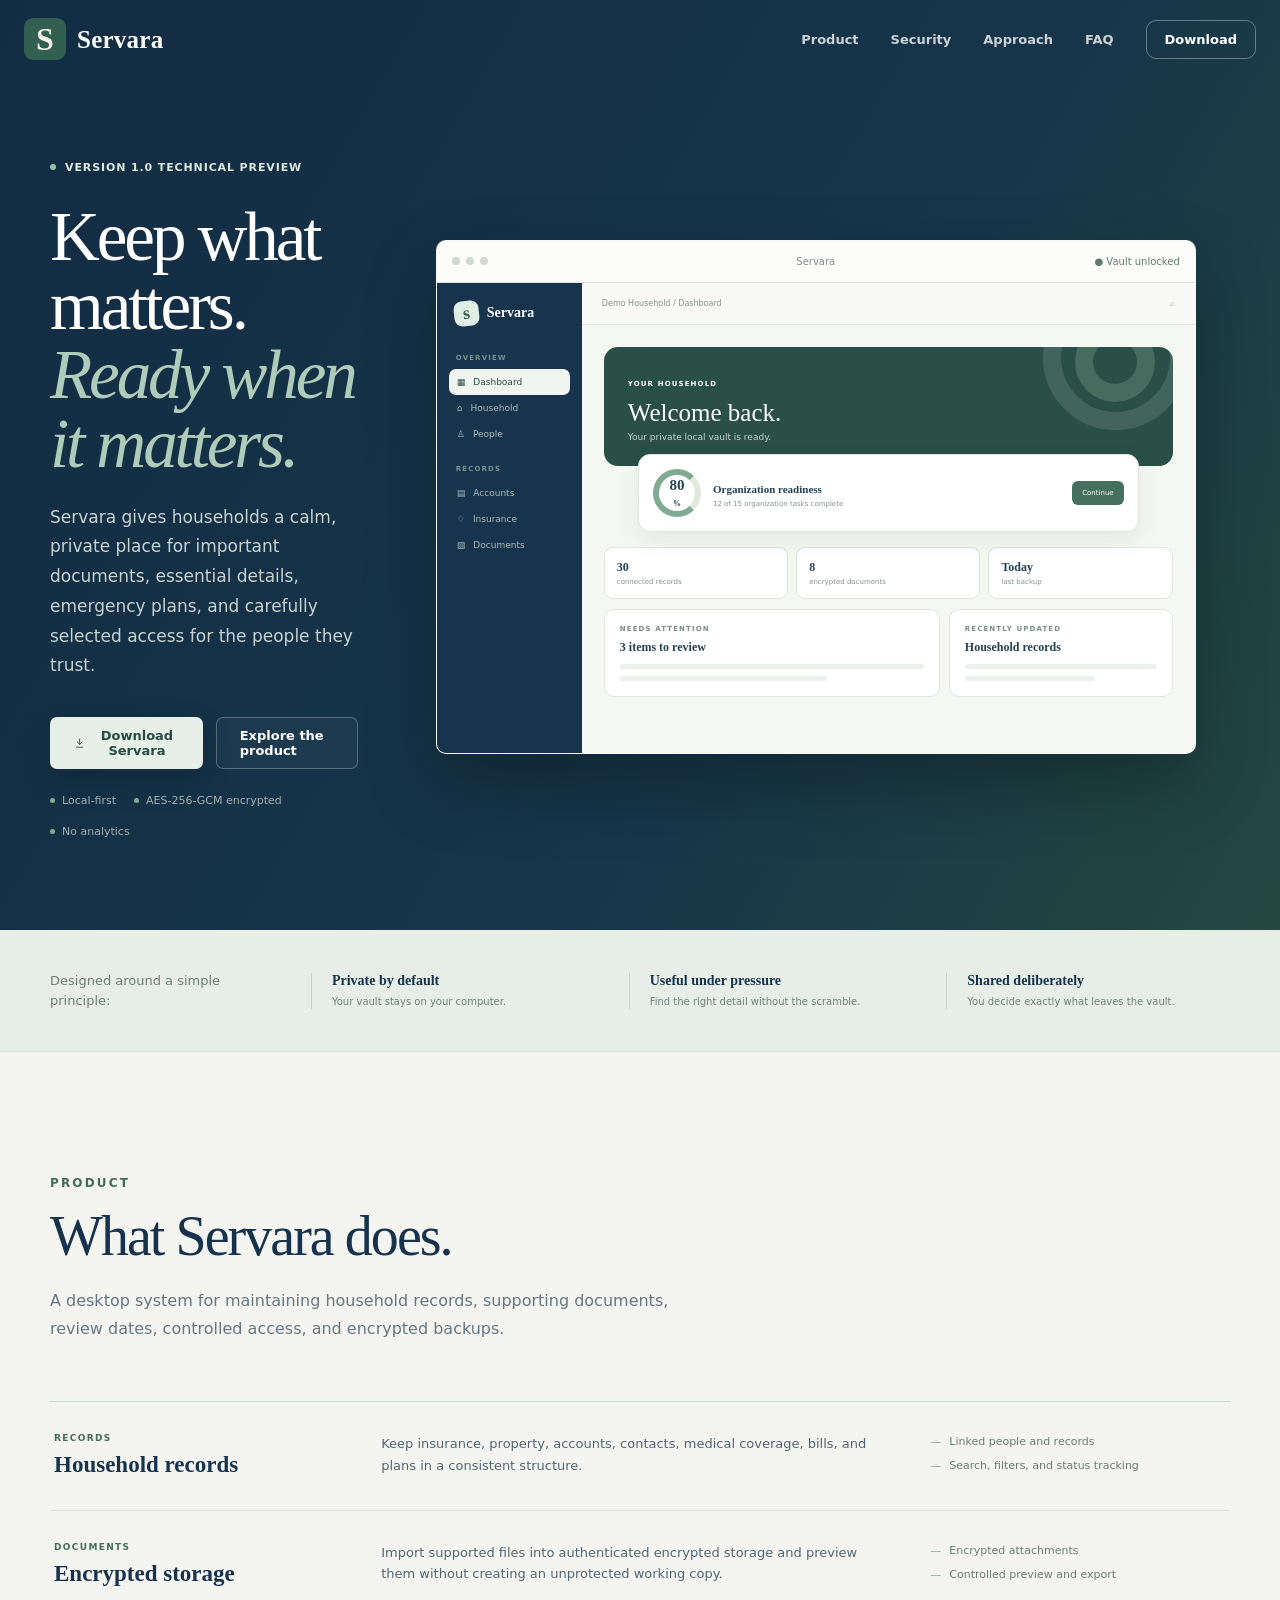
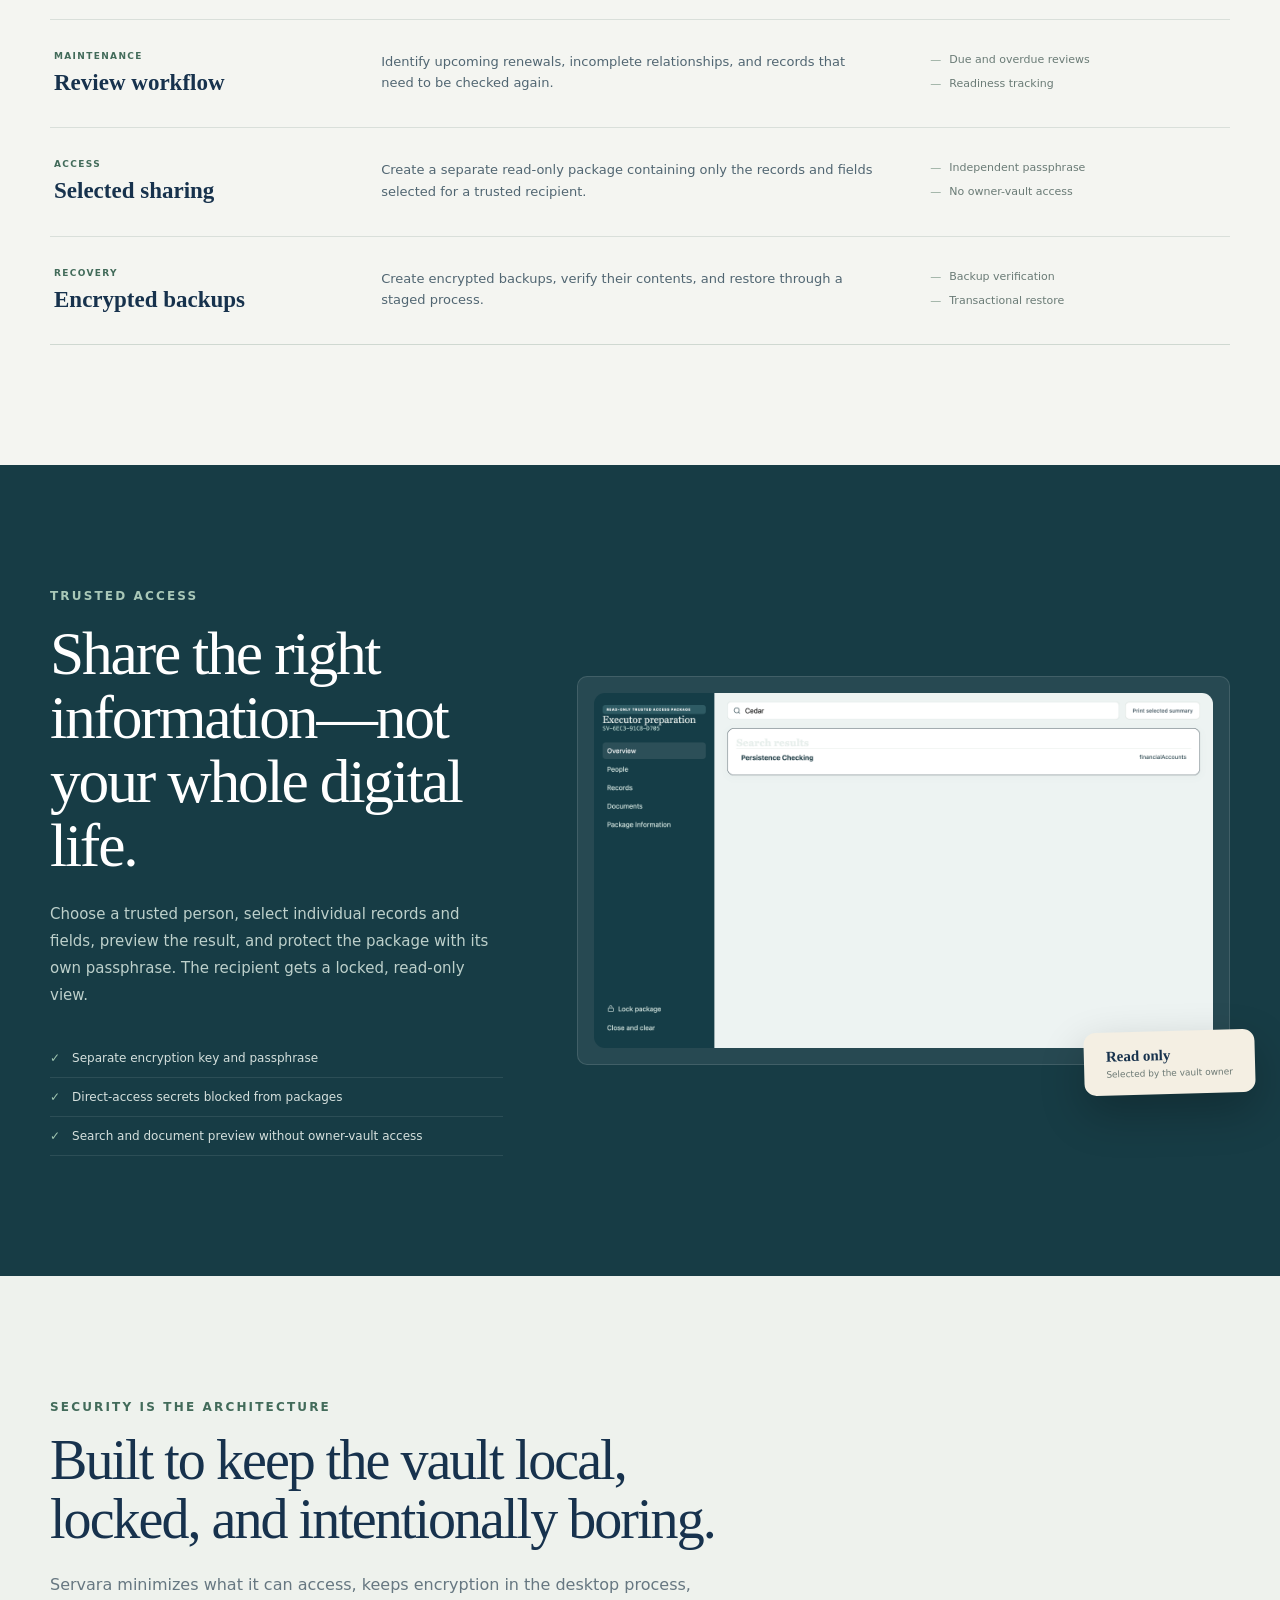
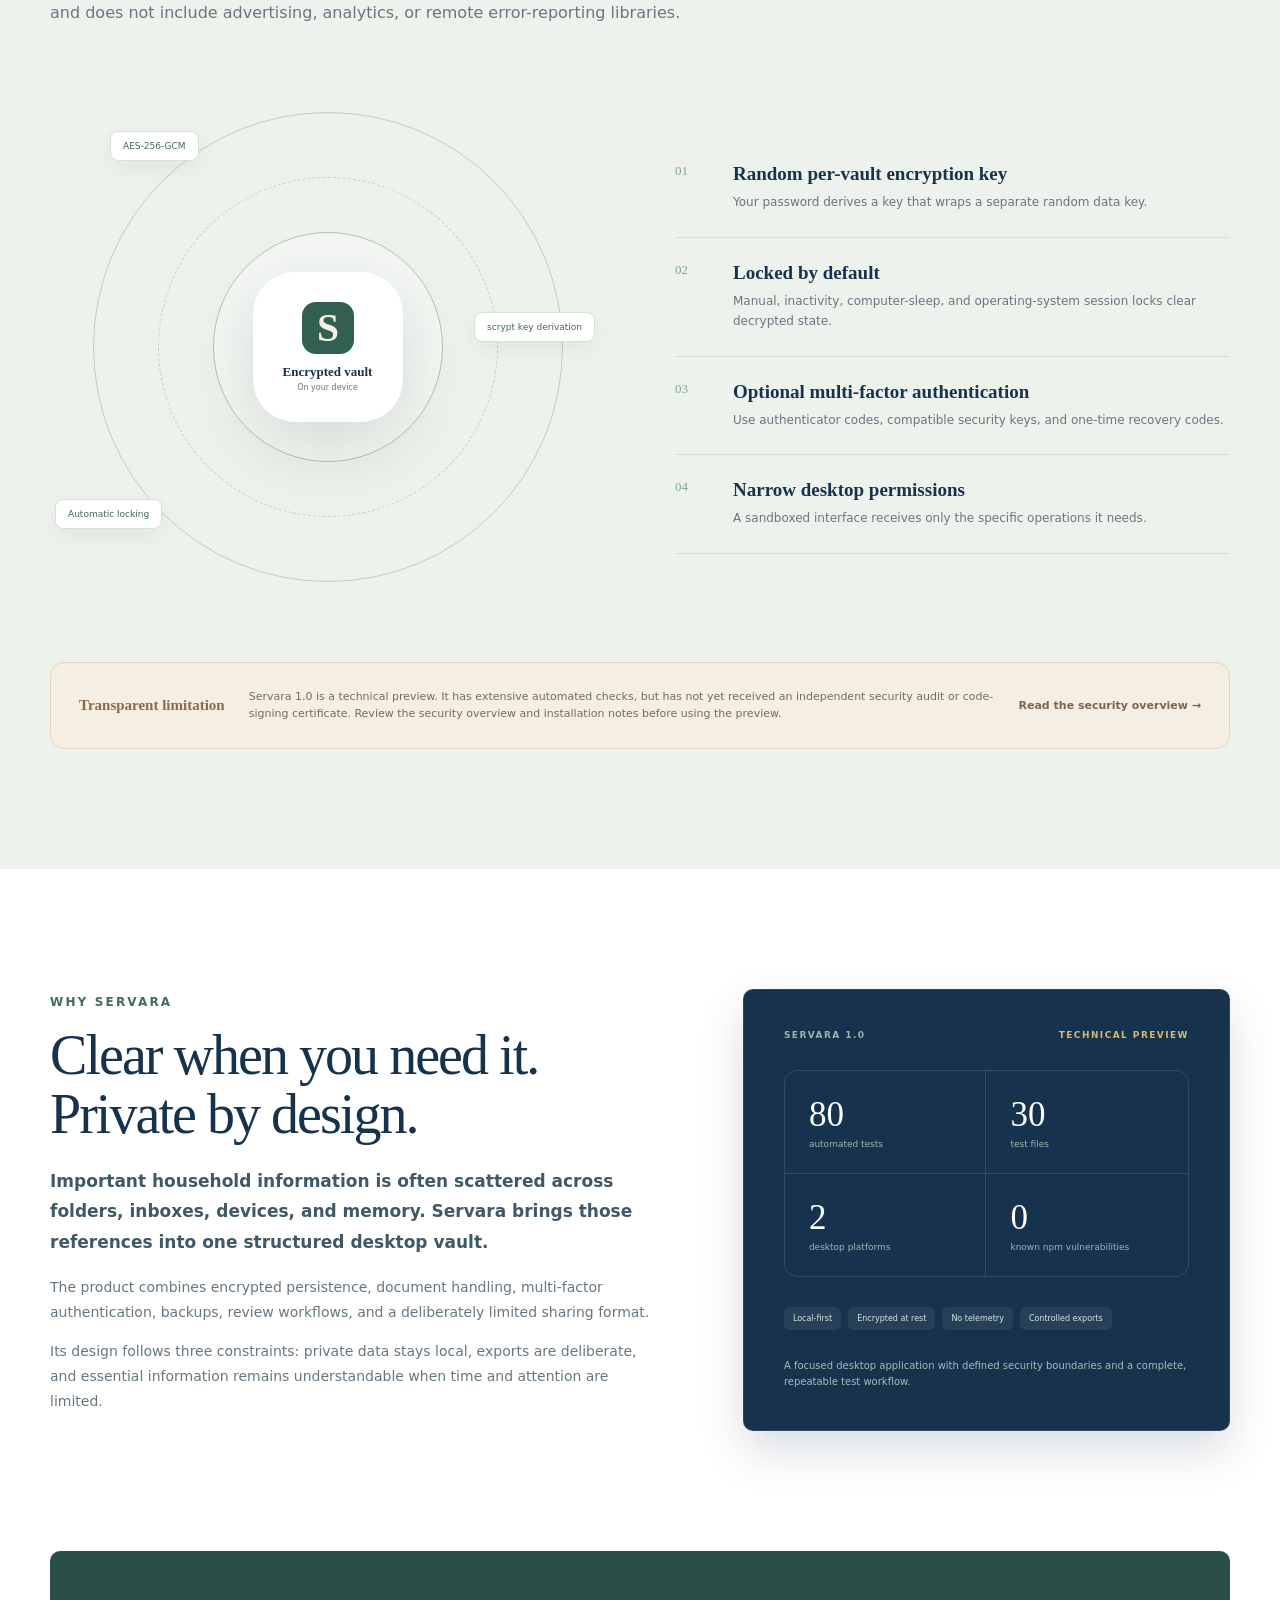
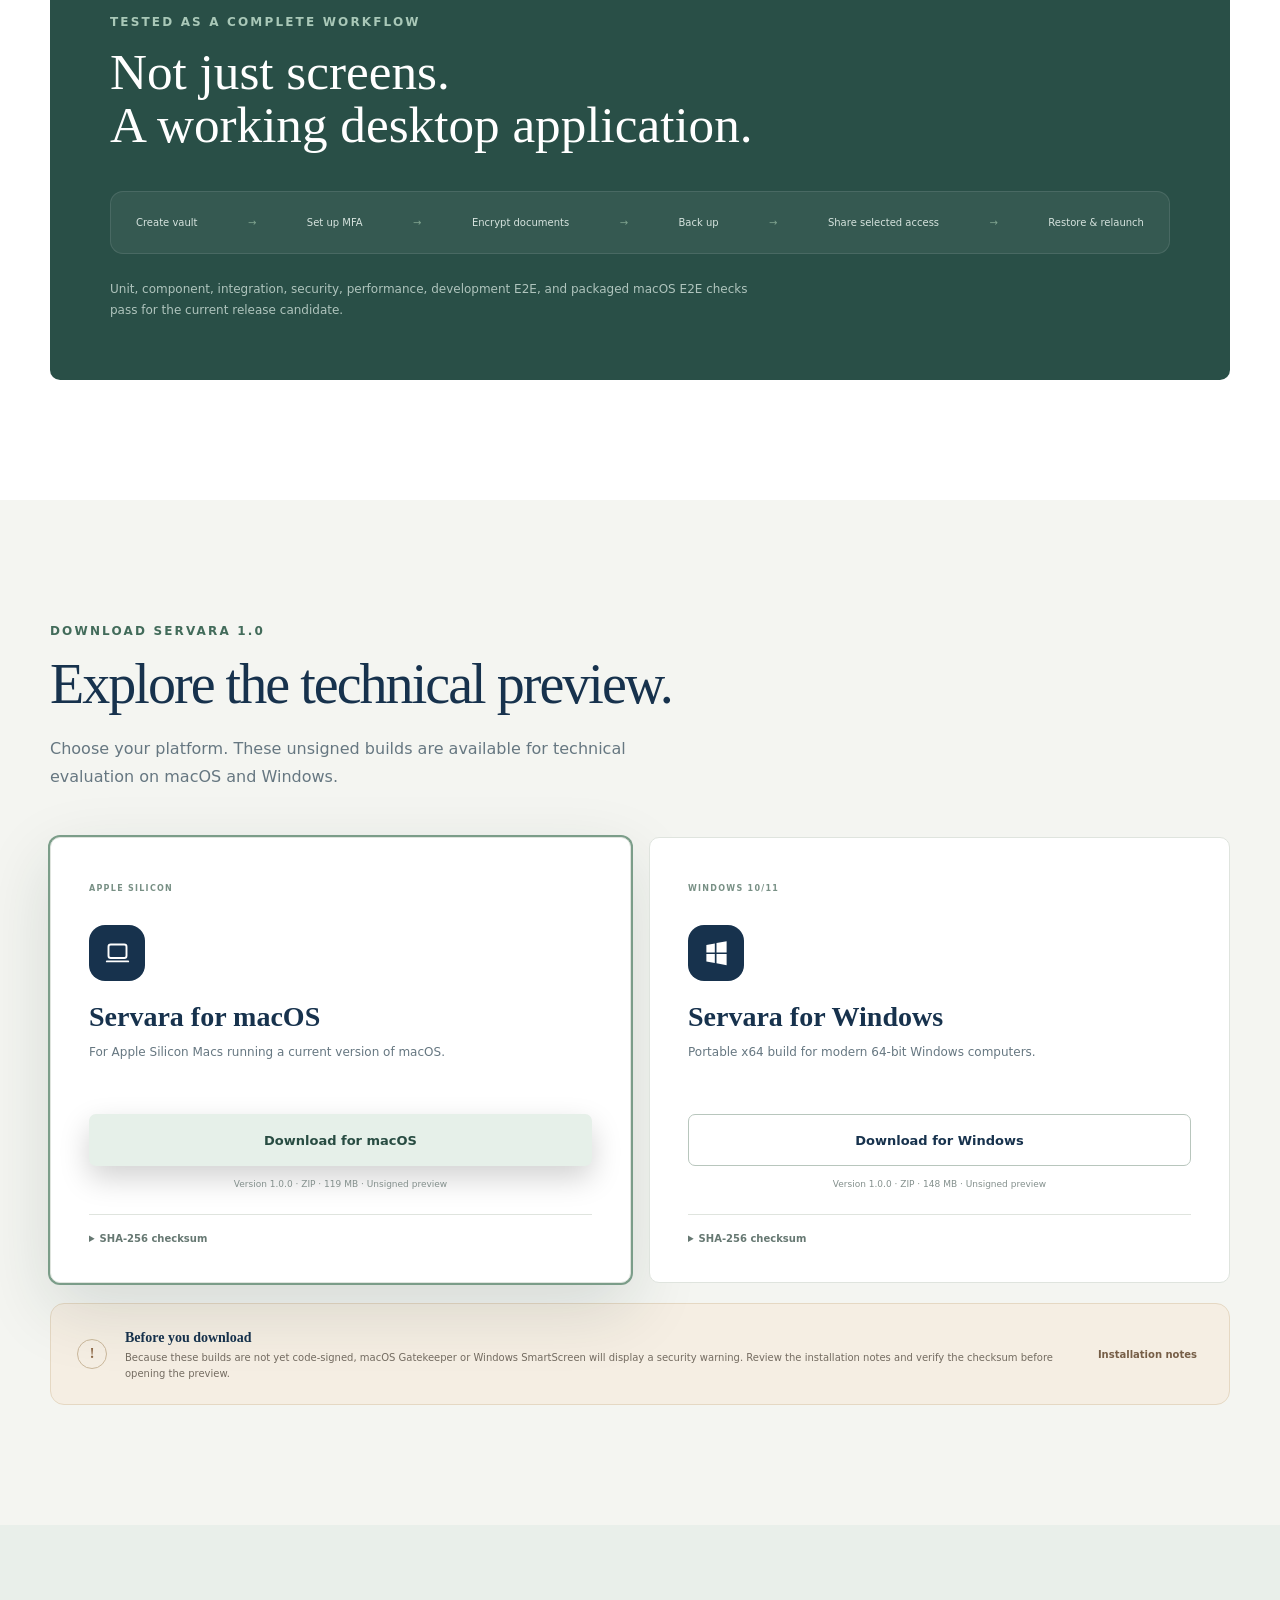
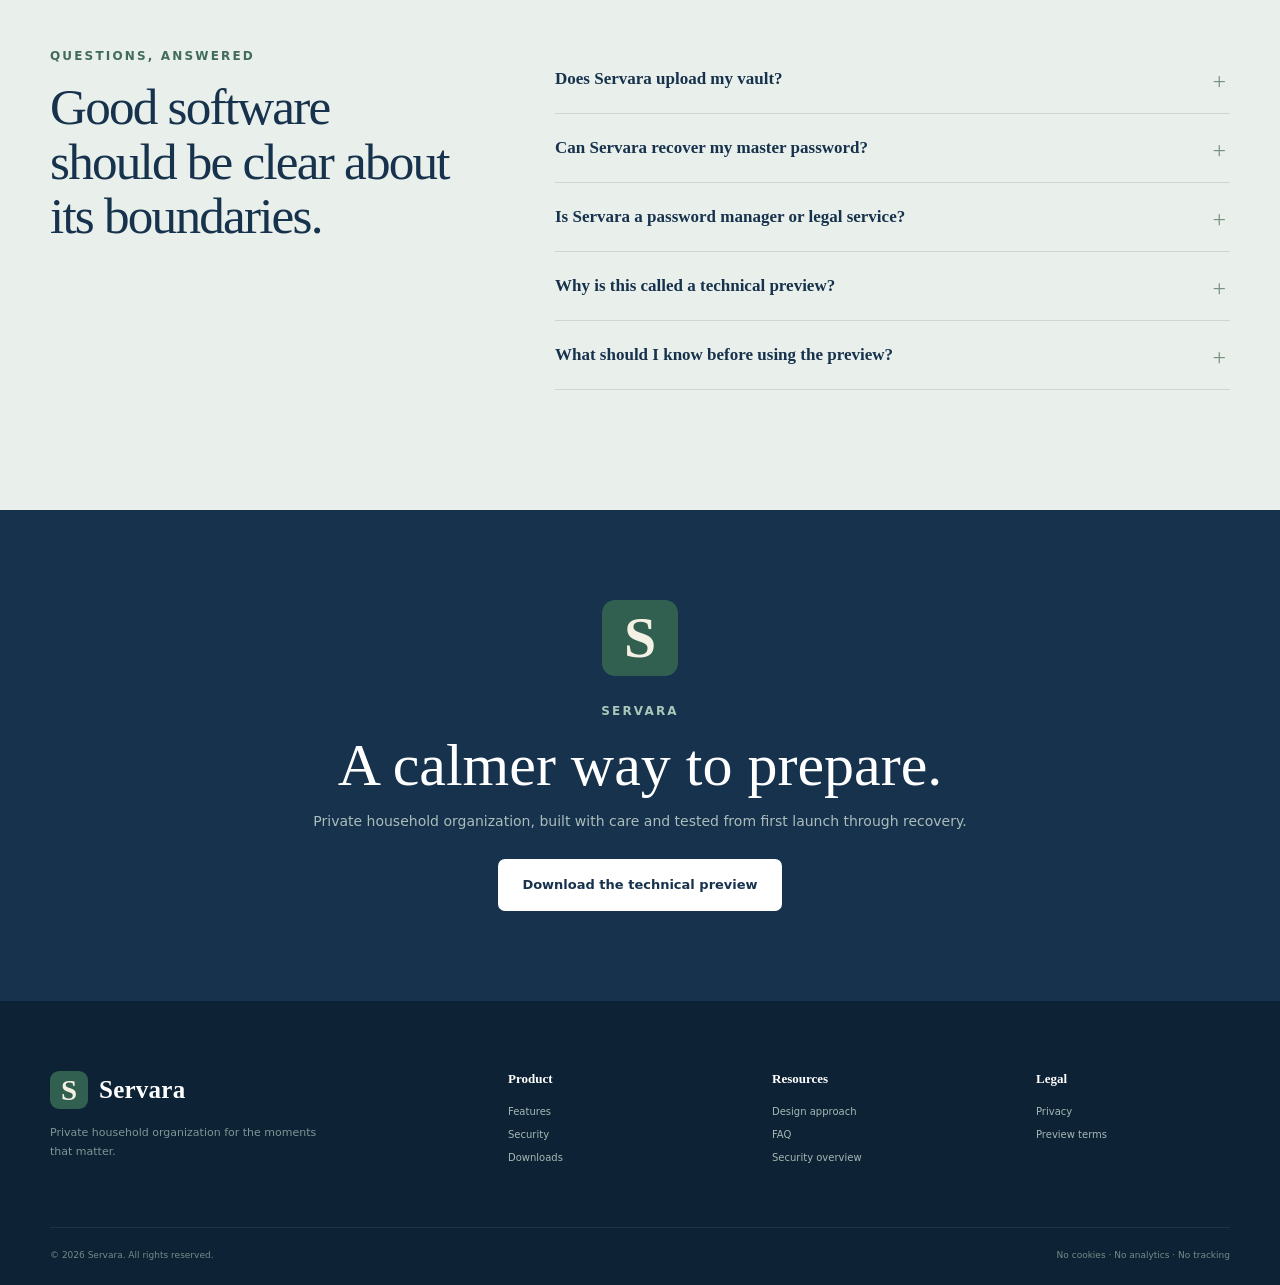
==== index.html @ 8e346f70 "Replace feature cards with product specification" ====
<!doctype html>
<html lang="en">
  <head>
    <meta charset="UTF-8" />
    <meta name="viewport" content="width=device-width, initial-scale=1.0" />
    <meta
      name="description"
      content="Servara is a private, offline-first desktop organizer for the household information that matters most."
    />
    <meta name="theme-color" content="#17324d" />
    <meta property="og:title" content="Servara — Your household, thoughtfully organized" />
    <meta
      property="og:description"
      content="A private, encrypted desktop home for documents, plans, and the details your household may need."
    />
    <meta property="og:type" content="website" />
    <link rel="icon" href="assets/servara-mark.svg" type="image/svg+xml" />
    <link rel="stylesheet" href="styles.css" />
    <script src="script.js" defer></script>
    <title>Servara — Private household organization</title>
  </head>
  <body>
    <a class="skip-link" href="#main">Skip to content</a>

    <header class="site-header" data-header>
      <div class="nav-shell">
        <a class="wordmark" href="#top" aria-label="Servara home">
          <img src="assets/servara-mark.svg" alt="" width="42" height="42" />
          <span>Servara</span>
        </a>
        <button class="menu-button" type="button" aria-expanded="false" aria-controls="site-nav">
          <span></span><span></span><span></span><span class="sr-only">Open navigation</span>
        </button>
        <nav id="site-nav" aria-label="Primary navigation">
          <a href="#product">Product</a>
          <a href="#security">Security</a>
          <a href="#story">Approach</a>
          <a href="#faq">FAQ</a>
          <a class="nav-download" href="#download">Download</a>
        </nav>
      </div>
    </header>

    <main id="main">
      <section class="hero" id="top">
        <div class="hero-glow glow-one"></div>
        <div class="hero-glow glow-two"></div>
        <div class="shell hero-grid">
          <div class="hero-copy reveal">
            <div class="status-pill"><span></span> Version 1.0 technical preview</div>
            <h1>Keep what matters.<br /><em>Ready when it matters.</em></h1>
            <p class="hero-lede">
              Servara gives households a calm, private place for important documents, essential
              details, emergency plans, and carefully selected access for the people they trust.
            </p>
            <div class="hero-actions">
              <button
                class="button primary"
                type="button"
                data-download-trigger
                data-platform="auto"
              >
                <svg aria-hidden="true" viewBox="0 0 24 24">
                  <path d="M12 3v12m-5-5 5 5 5-5M5 21h14" />
                </svg>
                <span>Download Servara</span>
              </button>
              <a class="button secondary" href="#product">Explore the product</a>
            </div>
            <div class="hero-notes" aria-label="Product highlights">
              <span><i></i> Local-first</span>
              <span><i></i> AES-256-GCM encrypted</span>
              <span><i></i> No analytics</span>
            </div>
          </div>

          <div class="product-frame reveal" aria-label="Servara dashboard preview">
            <div class="window-bar">
              <div class="window-dots"><i></i><i></i><i></i></div>
              <span>Servara</span>
              <span class="window-lock">● Vault unlocked</span>
            </div>
            <div class="app-preview">
              <aside class="preview-sidebar">
                <div class="preview-brand"><b>s</b><strong>Servara</strong></div>
                <small>OVERVIEW</small>
                <div class="preview-nav active"><span>▦</span> Dashboard</div>
                <div class="preview-nav"><span>⌂</span> Household</div>
                <div class="preview-nav"><span>♙</span> People</div>
                <small>RECORDS</small>
                <div class="preview-nav"><span>▤</span> Accounts</div>
                <div class="preview-nav"><span>♢</span> Insurance</div>
                <div class="preview-nav"><span>▧</span> Documents</div>
              </aside>
              <div class="preview-main">
                <div class="preview-topbar"><span>Demo Household / Dashboard</span><b>⌕</b></div>
                <div class="preview-content">
                  <div class="welcome-card">
                    <small>YOUR HOUSEHOLD</small>
                    <h2>Welcome back.</h2>
                    <p>Your private local vault is ready.</p>
                    <span class="orbit orbit-one"></span><span class="orbit orbit-two"></span>
                  </div>
                  <div class="readiness-card">
                    <div class="score">80<small>%</small></div>
                    <div>
                      <b>Organization readiness</b>
                      <p>12 of 15 organization tasks complete</p>
                    </div>
                    <span class="mini-button">Continue</span>
                  </div>
                  <div class="preview-stats">
                    <div><span>30</span><small>connected records</small></div>
                    <div><span>8</span><small>encrypted documents</small></div>
                    <div><span>Today</span><small>last backup</small></div>
                  </div>
                  <div class="preview-bottom">
                    <div>
                      <small>NEEDS ATTENTION</small><b>3 items to review</b><span></span
                      ><span></span>
                    </div>
                    <div>
                      <small>RECENTLY UPDATED</small><b>Household records</b><span></span
                      ><span></span>
                    </div>
                  </div>
                </div>
              </div>
            </div>
          </div>
        </div>
      </section>

      <section class="trust-strip" aria-label="Servara principles">
        <div class="shell trust-grid">
          <p>Designed around a simple principle:</p>
          <div>
            <strong>Private by default</strong><span>Your vault stays on your computer.</span>
          </div>
          <div>
            <strong>Useful under pressure</strong
            ><span>Find the right detail without the scramble.</span>
          </div>
          <div>
            <strong>Shared deliberately</strong
            ><span>You decide exactly what leaves the vault.</span>
          </div>
        </div>
      </section>

      <section class="section product-section" id="product">
        <div class="shell">
          <div class="section-heading reveal">
            <span class="eyebrow">PRODUCT</span>
            <h2>What Servara does.</h2>
            <p>
              A desktop system for maintaining household records, supporting documents, review
              dates, controlled access, and encrypted backups.
            </p>
          </div>
          <div class="capability-list">
            <article class="capability reveal">
              <div class="capability-name">
                <span>Records</span>
                <h3>Household records</h3>
              </div>
              <p>
                Keep insurance, property, accounts, contacts, medical coverage, bills, and plans in
                a consistent structure.
              </p>
              <ul>
                <li>Linked people and records</li>
                <li>Search, filters, and status tracking</li>
              </ul>
            </article>
            <article class="capability reveal">
              <div class="capability-name">
                <span>Documents</span>
                <h3>Encrypted storage</h3>
              </div>
              <p>
                Import supported files into authenticated encrypted storage and preview them without
                creating an unprotected working copy.
              </p>
              <ul>
                <li>Encrypted attachments</li>
                <li>Controlled preview and export</li>
              </ul>
            </article>
            <article class="capability reveal">
              <div class="capability-name">
                <span>Maintenance</span>
                <h3>Review workflow</h3>
              </div>
              <p>
                Identify upcoming renewals, incomplete relationships, and records that need to be
                checked again.
              </p>
              <ul>
                <li>Due and overdue reviews</li>
                <li>Readiness tracking</li>
              </ul>
            </article>
            <article class="capability reveal">
              <div class="capability-name">
                <span>Access</span>
                <h3>Selected sharing</h3>
              </div>
              <p>
                Create a separate read-only package containing only the records and fields selected
                for a trusted recipient.
              </p>
              <ul>
                <li>Independent passphrase</li>
                <li>No owner-vault access</li>
              </ul>
            </article>
            <article class="capability reveal">
              <div class="capability-name">
                <span>Recovery</span>
                <h3>Encrypted backups</h3>
              </div>
              <p>
                Create encrypted backups, verify their contents, and restore through a staged
                process.
              </p>
              <ul>
                <li>Backup verification</li>
                <li>Transactional restore</li>
              </ul>
            </article>
          </div>
        </div>
      </section>

      <section class="section access-section">
        <div class="shell access-grid">
          <div class="access-copy reveal">
            <span class="eyebrow light">TRUSTED ACCESS</span>
            <h2>Share the right information—not your whole digital life.</h2>
            <p>
              Choose a trusted person, select individual records and fields, preview the result, and
              protect the package with its own passphrase. The recipient gets a locked, read-only
              view.
            </p>
            <ul>
              <li><span>✓</span> Separate encryption key and passphrase</li>
              <li><span>✓</span> Direct-access secrets blocked from packages</li>
              <li><span>✓</span> Search and document preview without owner-vault access</li>
            </ul>
          </div>
          <div class="access-visual reveal">
            <img
              src="assets/trusted-access.png"
              alt="Servara read-only Trusted Access package viewer"
            />
            <div class="floating-note">
              <b>Read only</b><span>Selected by the vault owner</span>
            </div>
          </div>
        </div>
      </section>

      <section class="section security-section" id="security">
        <div class="shell">
          <div class="security-heading reveal">
            <span class="eyebrow">SECURITY IS THE ARCHITECTURE</span>
            <h2>Built to keep the vault local,<br />locked, and intentionally boring.</h2>
            <p>
              Servara minimizes what it can access, keeps encryption in the desktop process, and
              does not include advertising, analytics, or remote error-reporting libraries.
            </p>
          </div>
          <div class="security-layout">
            <div class="security-diagram reveal" aria-label="Servara encryption model">
              <div class="diagram-ring ring-three"></div>
              <div class="diagram-ring ring-two"></div>
              <div class="diagram-ring ring-one"></div>
              <div class="diagram-core">
                <img src="assets/servara-mark.svg" alt="" /><b>Encrypted vault</b
                ><span>On your device</span>
              </div>
              <span class="diagram-label label-one">AES-256-GCM</span>
              <span class="diagram-label label-two">scrypt key derivation</span>
              <span class="diagram-label label-three">Automatic locking</span>
            </div>
            <div class="security-list">
              <article class="reveal">
                <span>01</span>
                <div>
                  <h3>Random per-vault encryption key</h3>
                  <p>Your password derives a key that wraps a separate random data key.</p>
                </div>
              </article>
              <article class="reveal">
                <span>02</span>
                <div>
                  <h3>Locked by default</h3>
                  <p>
                    Manual, inactivity, computer-sleep, and operating-system session locks clear
                    decrypted state.
                  </p>
                </div>
              </article>
              <article class="reveal">
                <span>03</span>
                <div>
                  <h3>Optional multi-factor authentication</h3>
                  <p>
                    Use authenticator codes, compatible security keys, and one-time recovery codes.
                  </p>
                </div>
              </article>
              <article class="reveal">
                <span>04</span>
                <div>
                  <h3>Narrow desktop permissions</h3>
                  <p>A sandboxed interface receives only the specific operations it needs.</p>
                </div>
              </article>
            </div>
          </div>
          <div class="security-note reveal">
            <strong>Transparent limitation</strong>
            <p>
              Servara 1.0 is a technical preview. It has extensive automated checks, but has not yet
              received an independent security audit or code-signing certificate. Review the
              security overview and installation notes before using the preview.
            </p>
            <a href="security.html">Read the security overview →</a>
          </div>
        </div>
      </section>

      <section class="section story-section" id="story">
        <div class="shell story-grid">
          <div class="story-copy reveal">
            <span class="eyebrow">WHY SERVARA</span>
            <h2>Clear when you need it. Private by design.</h2>
            <p class="story-lede">
              Important household information is often scattered across folders, inboxes, devices,
              and memory. Servara brings those references into one structured desktop vault.
            </p>
            <p>
              The product combines encrypted persistence, document handling, multi-factor
              authentication, backups, review workflows, and a deliberately limited sharing format.
            </p>
            <p>
              Its design follows three constraints: private data stays local, exports are
              deliberate, and essential information remains understandable when time and attention
              are limited.
            </p>
          </div>
          <div class="project-card reveal">
            <div class="project-card-top"><span>SERVARA 1.0</span><i>TECHNICAL PREVIEW</i></div>
            <dl>
              <div>
                <dt>80</dt>
                <dd>automated tests</dd>
              </div>
              <div>
                <dt>30</dt>
                <dd>test files</dd>
              </div>
              <div>
                <dt>2</dt>
                <dd>desktop platforms</dd>
              </div>
              <div>
                <dt>0</dt>
                <dd>known npm vulnerabilities</dd>
              </div>
            </dl>
            <div class="tool-list">
              <span>Local-first</span><span>Encrypted at rest</span><span>No telemetry</span
              ><span>Controlled exports</span>
            </div>
            <p>
              A focused desktop application with defined security boundaries and a complete,
              repeatable test workflow.
            </p>
          </div>
        </div>
      </section>

      <section class="section testing-section">
        <div class="shell">
          <div class="testing-card reveal">
            <div>
              <span class="eyebrow light">TESTED AS A COMPLETE WORKFLOW</span>
              <h2>Not just screens.<br />A working desktop application.</h2>
            </div>
            <div class="test-flow" aria-label="Tested application workflow">
              <span>Create vault</span><i>→</i><span>Set up MFA</span><i>→</i
              ><span>Encrypt documents</span><i>→</i><span>Back up</span><i>→</i
              ><span>Share selected access</span><i>→</i><span>Restore & relaunch</span>
            </div>
            <p>
              Unit, component, integration, security, performance, development E2E, and packaged
              macOS E2E checks pass for the current release candidate.
            </p>
          </div>
        </div>
      </section>

      <section class="section download-section" id="download">
        <div class="shell">
          <div class="download-heading reveal">
            <span class="eyebrow">DOWNLOAD SERVARA 1.0</span>
            <h2>Explore the technical preview.</h2>
            <p>
              Choose your platform. These unsigned builds are available for technical evaluation on
              macOS and Windows.
            </p>
          </div>
          <div class="download-grid">
            <article class="download-card recommended reveal" data-platform-card="mac">
              <span class="recommended-label">APPLE SILICON</span>
              <div class="platform-icon" aria-hidden="true">
                <svg viewBox="0 0 24 24">
                  <rect x="4" y="4" width="16" height="12" rx="2"></rect>
                  <path d="M2.5 19h19"></path>
                </svg>
              </div>
              <h3>Servara for macOS</h3>
              <p>For Apple Silicon Macs running a current version of macOS.</p>
              <button
                class="button primary full"
                type="button"
                data-download-trigger
                data-platform="mac"
              >
                Download for macOS
              </button>
              <small>Version 1.0.0 · ZIP · 119 MB · Unsigned preview</small>
              <details>
                <summary>SHA-256 checksum</summary>
                <div class="checksum">
                  <code>5959624fc6d5e88fb925389e3cf81b25b2a07f252b62e43d5306edd5dd21aa61</code
                  ><button type="button" data-copy-checksum aria-label="Copy macOS checksum">
                    Copy
                  </button>
                </div>
              </details>
            </article>
            <article class="download-card reveal" data-platform-card="windows">
              <span class="recommended-label">WINDOWS 10/11</span>
              <div class="platform-icon" aria-hidden="true">
                <svg class="windows-mark" viewBox="0 0 24 24">
                  <path
                    d="M3 4.5 10.5 3v8H3zm9-1.8L21 1v10h-9zM3 12.5h7.5v8L3 19zm9 0h9v10l-9-1.8z"
                  ></path>
                </svg>
              </div>
              <h3>Servara for Windows</h3>
              <p>Portable x64 build for modern 64-bit Windows computers.</p>
              <button
                class="button secondary dark full"
                type="button"
                data-download-trigger
                data-platform="windows"
              >
                Download for Windows
              </button>
              <small>Version 1.0.0 · ZIP · 148 MB · Unsigned preview</small>
              <details>
                <summary>SHA-256 checksum</summary>
                <div class="checksum">
                  <code>234a2dd6cb96027fc7ee232a562033a0e6a02d02773340097500d943cb2999ae</code
                  ><button type="button" data-copy-checksum aria-label="Copy Windows checksum">
                    Copy
                  </button>
                </div>
              </details>
            </article>
          </div>
          <div class="install-note reveal">
            <span>!</span>
            <div>
              <strong>Before you download</strong>
              <p>
                Because these builds are not yet code-signed, macOS Gatekeeper or Windows
                SmartScreen will display a security warning. Review the installation notes and
                verify the checksum before opening the preview.
              </p>
            </div>
            <button type="button" data-install-open>Installation notes</button>
          </div>
        </div>
      </section>

      <section class="section faq-section" id="faq">
        <div class="shell faq-grid">
          <div class="faq-heading reveal">
            <span class="eyebrow">QUESTIONS, ANSWERED</span>
            <h2>Good software should be clear about its boundaries.</h2>
          </div>
          <div class="faq-list">
            <details class="reveal">
              <summary>Does Servara upload my vault?</summary>
              <p>
                No. The desktop preview is local-first. Optional shared-vault infrastructure is
                disabled until production services are configured, and Servara includes no analytics
                or advertising.
              </p>
            </details>
            <details class="reveal">
              <summary>Can Servara recover my master password?</summary>
              <p>
                No. There is no password-recovery bypass. Keep your password and an independent
                encrypted backup somewhere safe.
              </p>
            </details>
            <details class="reveal">
              <summary>Is Servara a password manager or legal service?</summary>
              <p>
                No. Servara organizes references and instructions. It does not store account
                passwords, execute transfers, create legal authority, or provide legal, financial,
                tax, medical, or estate-planning advice.
              </p>
            </details>
            <details class="reveal">
              <summary>Why is this called a technical preview?</summary>
              <p>
                The application and workflows have passed the project’s automated and packaged
                tests, but public-release work remains: code signing, notarization, native Windows
                QA, independent reviews, and support infrastructure.
              </p>
            </details>
            <details class="reveal">
              <summary>What should I know before using the preview?</summary>
              <p>
                Servara has not completed code signing or independent security review. Keep original
                documents and current backups, and review the published security overview before
                deciding whether the preview suits your needs.
              </p>
            </details>
          </div>
        </div>
      </section>

      <section class="closing-section">
        <div class="shell closing-card reveal">
          <img src="assets/servara-mark.svg" alt="" width="76" height="76" />
          <span class="eyebrow light">SERVARA</span>
          <h2>A calmer way to prepare.</h2>
          <p>
            Private household organization, built with care and tested from first launch through
            recovery.
          </p>
          <a class="button light-button" href="#download">Download the technical preview</a>
        </div>
      </section>
    </main>

    <footer>
      <div class="shell footer-grid">
        <div>
          <a class="wordmark footer-wordmark" href="#top"
            ><img src="assets/servara-mark.svg" alt="" width="38" height="38" /><span
              >Servara</span
            ></a
          >
          <p>Private household organization for the moments that matter.</p>
        </div>
        <div>
          <strong>Product</strong><a href="#product">Features</a><a href="#security">Security</a
          ><a href="#download">Downloads</a>
        </div>
        <div>
          <strong>Resources</strong><a href="#story">Design approach</a><a href="#faq">FAQ</a
          ><a href="security.html">Security overview</a>
        </div>
        <div>
          <strong>Legal</strong><a href="privacy.html">Privacy</a
          ><a href="terms.html">Preview terms</a>
        </div>
      </div>
      <div class="shell footer-bottom">
        <span>© <span data-year></span> Servara. All rights reserved.</span
        ><span>No cookies · No analytics · No tracking</span>
      </div>
    </footer>

    <dialog class="download-dialog" data-download-dialog aria-labelledby="download-title">
      <button class="dialog-close" type="button" data-dialog-close aria-label="Close">×</button>
      <span class="dialog-icon">⇩</span>
      <p class="eyebrow">TECHNICAL PREVIEW</p>
      <h2 id="download-title">Before downloading Servara</h2>
      <p>
        This build is unsigned and has not received an independent security audit. Review the
        published limitations before continuing.
      </p>
      <label
        ><input type="checkbox" data-preview-agreement />
        <span>I understand this is an unsigned technical preview.</span></label
      >
      <a class="button primary full disabled" data-download-link href="#" download
        >Continue to download</a
      >
      <small>By downloading, you agree to the <a href="terms.html">preview terms</a>.</small>
    </dialog>

    <dialog class="install-dialog" data-install-dialog aria-labelledby="install-title">
      <button class="dialog-close" type="button" data-install-close aria-label="Close">×</button>
      <p class="eyebrow">INSTALLATION</p>
      <h2 id="install-title">Running the technical preview</h2>
      <div class="install-tabs" role="tablist" aria-label="Installation platform">
        <button type="button" role="tab" aria-selected="true" data-install-tab="mac">macOS</button>
        <button type="button" role="tab" aria-selected="false" data-install-tab="windows">
          Windows
        </button>
      </div>
      <div data-install-panel="mac">
        <ol>
          <li>Download and unzip the macOS archive.</li>
          <li>Move <strong>Servara.app</strong> into Applications.</li>
          <li>Verify the SHA-256 checksum shown on this page.</li>
          <li>
            Because the preview is unsigned, macOS will warn that it cannot verify the developer.
            Only override Gatekeeper if you trust this project and understand the risk.
          </li>
        </ol>
      </div>
      <div data-install-panel="windows" hidden>
        <ol>
          <li>Download and unzip the Windows archive.</li>
          <li>Verify the SHA-256 checksum shown on this page.</li>
          <li>Open <strong>Servara.exe</strong> from the extracted folder.</li>
          <li>
            Windows SmartScreen may warn about an unrecognized application because the preview is
            unsigned. Continue only if you trust this project and understand the risk.
          </li>
        </ol>
      </div>
      <p class="install-caution">Never disable system-wide security protections to run Servara.</p>
    </dialog>
  </body>
</html>
---- styles.css ----
:root {
  color: #19334b;
  background: #f4f5f1;
  font-family:
    Inter,
    ui-sans-serif,
    system-ui,
    -apple-system,
    BlinkMacSystemFont,
    'Segoe UI',
    sans-serif;
  font-synthesis: none;
  --navy: #17324d;
  --navy-deep: #10283d;
  --green: #668a78;
  --green-dark: #426b5a;
  --green-deep: #284c42;
  --green-soft: #e8f0ea;
  --cream: #f4f5f1;
  --cream-deep: #ecece4;
  --gold: #d5b96c;
  --border: #dfe4de;
  --muted: #667781;
  --white: #fff;
  --danger: #a85248;
  --shadow: 0 24px 70px rgba(20, 47, 39, 0.14);
}

* {
  box-sizing: border-box;
}
html {
  scroll-behavior: smooth;
}
body {
  margin: 0;
  min-width: 320px;
  overflow-x: hidden;
  color: var(--navy);
  background: var(--cream);
}
body.dialog-open {
  overflow: hidden;
}
a {
  color: inherit;
  text-decoration: none;
}
button,
input {
  font: inherit;
}
button,
a {
  -webkit-tap-highlight-color: transparent;
}
img {
  max-width: 100%;
  display: block;
}
::selection {
  color: white;
  background: var(--green-dark);
}
:focus-visible {
  outline: 3px solid rgba(47, 117, 97, 0.4);
  outline-offset: 3px;
}
.sr-only {
  position: absolute;
  width: 1px;
  height: 1px;
  padding: 0;
  margin: -1px;
  overflow: hidden;
  clip: rect(0, 0, 0, 0);
  white-space: nowrap;
  border: 0;
}
.skip-link {
  position: fixed;
  left: 16px;
  top: -80px;
  z-index: 100;
  padding: 12px 18px;
  border-radius: 8px;
  color: white;
  background: var(--navy);
  transition: top 0.2s;
}
.skip-link:focus {
  top: 16px;
}
.shell {
  width: min(1180px, calc(100% - 48px));
  margin-inline: auto;
}
.section {
  padding: 120px 0;
}
.eyebrow {
  display: inline-block;
  color: var(--green-dark);
  font-size: 12px;
  font-weight: 800;
  letter-spacing: 0.18em;
  text-transform: uppercase;
}
.eyebrow.light {
  color: #a9c8b8;
}

.site-header {
  position: fixed;
  inset: 0 0 auto;
  z-index: 50;
  padding: 18px 0;
  color: white;
  transition: 0.25s ease;
}
.site-header.scrolled {
  padding: 10px 0;
  color: var(--navy);
  background: rgba(244, 245, 241, 0.92);
  border-bottom: 1px solid rgba(23, 50, 77, 0.08);
  backdrop-filter: blur(18px);
}
.nav-shell {
  width: min(1260px, calc(100% - 48px));
  margin-inline: auto;
  display: flex;
  align-items: center;
  justify-content: space-between;
}
.wordmark {
  display: inline-flex;
  align-items: center;
  gap: 11px;
  font:
    700 25px/1 'Times New Roman',
    Times,
    serif;
  letter-spacing: 0.01em;
}
.wordmark img {
  border-radius: 9px;
}
#site-nav {
  display: flex;
  align-items: center;
  gap: 32px;
  font-size: 13px;
  font-weight: 650;
}
#site-nav a {
  opacity: 0.78;
  transition:
    opacity 0.18s,
    transform 0.18s;
}
#site-nav a:hover {
  opacity: 1;
  transform: translateY(-1px);
}
#site-nav .nav-download {
  padding: 11px 18px;
  opacity: 1;
  border: 1px solid rgba(255, 255, 255, 0.35);
  border-radius: 10px;
}
.site-header.scrolled #site-nav .nav-download {
  color: white;
  background: var(--green-dark);
  border-color: var(--green-dark);
}
.menu-button {
  display: none;
  width: 44px;
  height: 44px;
  padding: 11px;
  border: 0;
  border-radius: 10px;
  background: transparent;
}
.menu-button > span:not(.sr-only) {
  display: block;
  height: 2px;
  margin: 5px 0;
  background: currentColor;
}

.hero {
  position: relative;
  min-height: 850px;
  padding: 155px 0 92px;
  overflow: hidden;
  color: white;
  background: linear-gradient(120deg, #122c43 0%, #17364a 62%, #24483f 100%);
}
.hero::before {
  content: '';
  position: absolute;
  inset: 0;
  opacity: 0.08;
  background-image:
    linear-gradient(rgba(255, 255, 255, 0.05) 1px, transparent 1px),
    linear-gradient(90deg, rgba(255, 255, 255, 0.05) 1px, transparent 1px);
  background-size: 96px 96px;
  mask-image: linear-gradient(to right, #000, transparent 70%);
}
.hero-glow {
  display: none;
}
.glow-one {
  width: 620px;
  height: 620px;
  right: -180px;
  top: -220px;
  background: rgba(112, 156, 133, 0.16);
}
.glow-two {
  width: 420px;
  height: 420px;
  left: 33%;
  bottom: -330px;
  background: rgba(213, 185, 108, 0.12);
}
.hero-grid {
  position: relative;
  z-index: 1;
  display: grid;
  grid-template-columns: 0.9fr 1.25fr;
  align-items: center;
  gap: 78px;
}
.status-pill {
  display: inline-flex;
  align-items: center;
  gap: 9px;
  padding: 0;
  color: #dbe9e1;
  background: transparent;
  font-size: 11px;
  font-weight: 700;
  letter-spacing: 0.08em;
  text-transform: uppercase;
}
.status-pill span {
  width: 6px;
  height: 6px;
  border-radius: 50%;
  background: #8fc4a5;
}
.hero h1 {
  max-width: 640px;
  margin: 28px 0 24px;
  font:
    500 clamp(52px, 5.4vw, 76px)/1 Georgia,
    'Times New Roman',
    serif;
  letter-spacing: -0.045em;
}
.hero h1 em {
  color: #afcbb9;
  font-weight: 400;
}
.hero-lede {
  max-width: 580px;
  margin: 0;
  color: #c6d4d1;
  font-size: 17px;
  line-height: 1.75;
}
.hero-actions {
  display: flex;
  align-items: center;
  gap: 13px;
  margin-top: 36px;
}
.button {
  min-height: 52px;
  display: inline-flex;
  align-items: center;
  justify-content: center;
  gap: 10px;
  padding: 0 23px;
  border: 1px solid transparent;
  border-radius: 7px;
  cursor: pointer;
  font-size: 13px;
  font-weight: 750;
  transition:
    transform 0.18s,
    box-shadow 0.18s,
    background 0.18s;
}
.button:hover {
  transform: translateY(-1px);
}
.button svg {
  width: 18px;
  height: 18px;
  fill: none;
  stroke: currentColor;
  stroke-width: 1.8;
  stroke-linecap: round;
  stroke-linejoin: round;
}
.button.primary {
  color: var(--green-deep);
  background: #e6f0e9;
  box-shadow: 0 12px 30px rgba(0, 0, 0, 0.18);
}
.button.primary:hover {
  background: white;
  box-shadow: 0 15px 35px rgba(0, 0, 0, 0.22);
}
.button.secondary {
  color: white;
  border-color: rgba(255, 255, 255, 0.26);
  background: rgba(255, 255, 255, 0.035);
}
.button.secondary:hover {
  background: rgba(255, 255, 255, 0.09);
}
.button.secondary.dark {
  color: var(--navy);
  border-color: #b8c6bd;
  background: white;
}
.button.full {
  width: 100%;
}
.button.disabled {
  opacity: 0.42;
  pointer-events: none;
}
.hero-notes {
  display: flex;
  flex-wrap: wrap;
  gap: 18px;
  margin-top: 25px;
  color: #9fb3b0;
  font-size: 11px;
}
.hero-notes span {
  display: inline-flex;
  align-items: center;
  gap: 7px;
}
.hero-notes i {
  width: 5px;
  height: 5px;
  border-radius: 50%;
  background: #82ad96;
}

.product-frame {
  position: relative;
  width: 760px;
  overflow: hidden;
  color: #234154;
  background: #f5f7f3;
  border: 1px solid rgba(255, 255, 255, 0.17);
  border-radius: 10px;
  box-shadow: 0 30px 70px rgba(0, 0, 0, 0.28);
}
.window-bar {
  height: 42px;
  display: grid;
  grid-template-columns: 1fr auto 1fr;
  align-items: center;
  padding: 0 15px;
  color: #7e8c8c;
  background: #fcfdfb;
  border-bottom: 1px solid #e1e6e1;
  font-size: 10px;
}
.window-dots {
  display: flex;
  gap: 6px;
}
.window-dots i {
  width: 8px;
  height: 8px;
  border-radius: 50%;
  background: #d2d8d2;
}
.window-lock {
  justify-self: end;
  color: #5e7c6c;
}
.app-preview {
  height: 470px;
  display: grid;
  grid-template-columns: 145px 1fr;
}
.preview-sidebar {
  padding: 18px 12px;
  color: #a8bdb9;
  background: #18334c;
}
.preview-brand {
  display: flex;
  align-items: center;
  gap: 8px;
  margin: 0 5px 28px;
  color: white;
  font:
    600 14px Georgia,
    serif;
}
.preview-brand b {
  width: 25px;
  height: 25px;
  display: grid;
  place-items: center;
  border-radius: 8px;
  color: #345f50;
  background: #e1eee6;
  font-size: 18px;
  transform: rotate(-6deg);
}
.preview-sidebar > small {
  display: block;
  margin: 18px 7px 7px;
  color: #78918f;
  font-size: 7px;
  font-weight: 800;
  letter-spacing: 0.16em;
}
.preview-nav {
  display: flex;
  align-items: center;
  gap: 8px;
  padding: 8px;
  border-radius: 7px;
  font-size: 9px;
}
.preview-nav.active {
  color: #254b40;
  background: #f1f5f1;
}
.preview-topbar {
  height: 42px;
  display: flex;
  align-items: center;
  justify-content: space-between;
  padding: 0 20px;
  color: #82908f;
  background: #f9faf7;
  border-bottom: 1px solid #e5e8e3;
  font-size: 8px;
}
.preview-content {
  padding: 22px;
}
.welcome-card {
  position: relative;
  overflow: hidden;
  padding: 24px;
  color: white;
  background: #294f47;
  border-radius: 14px;
}
.welcome-card small,
.preview-bottom small {
  font-size: 7px;
  font-weight: 800;
  letter-spacing: 0.16em;
}
.welcome-card h2 {
  margin: 9px 0 5px;
  font:
    500 25px Georgia,
    serif;
}
.welcome-card p {
  margin: 0;
  color: #c6d5ce;
  font-size: 9px;
}
.orbit {
  position: absolute;
  border: 18px solid rgba(255, 255, 255, 0.12);
  border-radius: 50%;
}
.orbit-one {
  width: 145px;
  height: 145px;
  right: -15px;
  top: -62px;
}
.orbit-two {
  width: 80px;
  height: 80px;
  right: 18px;
  top: -25px;
  border-color: rgba(143, 178, 157, 0.28);
}
.readiness-card {
  position: relative;
  z-index: 2;
  width: 88%;
  margin: -12px auto 0;
  padding: 14px;
  display: grid;
  grid-template-columns: auto 1fr auto;
  align-items: center;
  gap: 12px;
  background: white;
  border: 1px solid #dfe5df;
  border-radius: 12px;
  box-shadow: 0 8px 24px rgba(30, 54, 44, 0.08);
}
.score {
  width: 48px;
  height: 48px;
  display: grid;
  place-items: center;
  border: 6px solid #80aa91;
  border-right-color: #e1e8e2;
  border-radius: 50%;
  font:
    600 15px Georgia,
    serif;
}
.score small {
  font-size: 8px;
}
.readiness-card b {
  font:
    600 11px Georgia,
    serif;
}
.readiness-card p {
  margin: 3px 0 0;
  color: #879292;
  font-size: 7px;
}
.mini-button {
  padding: 8px 10px;
  color: white;
  background: #456f5f;
  border-radius: 6px;
  font-size: 7px;
}
.preview-stats {
  display: grid;
  grid-template-columns: repeat(3, 1fr);
  gap: 8px;
  margin-top: 15px;
}
.preview-stats div {
  padding: 12px;
  background: white;
  border: 1px solid #e0e5df;
  border-radius: 9px;
}
.preview-stats span,
.preview-stats small {
  display: block;
}
.preview-stats span {
  font:
    600 12px Georgia,
    serif;
}
.preview-stats small {
  margin-top: 3px;
  color: #85918f;
  font-size: 7px;
}
.preview-bottom {
  display: grid;
  grid-template-columns: 1.2fr 0.8fr;
  gap: 9px;
  margin-top: 10px;
}
.preview-bottom > div {
  padding: 15px;
  background: white;
  border: 1px solid #e0e5df;
  border-radius: 10px;
}
.preview-bottom small,
.preview-bottom b {
  display: block;
}
.preview-bottom small {
  color: #789087;
}
.preview-bottom b {
  margin: 7px 0 9px;
  font:
    600 12px Georgia,
    serif;
}
.preview-bottom span {
  display: block;
  height: 5px;
  margin-top: 7px;
  border-radius: 5px;
  background: #edf1ed;
}
.preview-bottom span:last-child {
  width: 68%;
}

.trust-strip {
  padding: 28px 0;
  background: #e7eee8;
  border-bottom: 1px solid #d8e3db;
}
.trust-grid {
  display: grid;
  grid-template-columns: 1fr repeat(3, 1.25fr);
  align-items: center;
  gap: 34px;
}
.trust-grid > p {
  color: #6d7f78;
  font-size: 13px;
  line-height: 1.5;
}
.trust-grid div {
  padding-left: 20px;
  border-left: 1px solid #c6d4ca;
}
.trust-grid strong,
.trust-grid span {
  display: block;
}
.trust-grid strong {
  font:
    600 14px Georgia,
    serif;
}
.trust-grid span {
  margin-top: 5px;
  color: #71817d;
  font-size: 10px;
  line-height: 1.5;
}

.section-heading {
  max-width: 730px;
  margin-bottom: 58px;
}
.section-heading h2,
.security-heading h2,
.story-copy h2,
.download-heading h2,
.faq-heading h2 {
  margin: 16px 0 21px;
  font:
    500 clamp(37px, 4.5vw, 56px)/1.06 Georgia,
    serif;
  letter-spacing: -0.035em;
}
.section-heading p,
.security-heading > p,
.download-heading p {
  max-width: 650px;
  margin: 0;
  color: var(--muted);
  font-size: 16px;
  line-height: 1.75;
}
.capability-list {
  border-top: 1px solid #cfd8d1;
  border-bottom: 1px solid #cfd8d1;
}
.capability {
  display: grid;
  grid-template-columns: minmax(190px, 0.75fr) minmax(320px, 1.35fr) minmax(210px, 0.8fr);
  gap: 50px;
  align-items: start;
  padding: 31px 4px;
}
.capability + .capability {
  border-top: 1px solid #d9dfda;
}
.capability-name span {
  display: block;
  margin-bottom: 8px;
  color: var(--green-dark);
  font-size: 9px;
  font-weight: 800;
  letter-spacing: 0.15em;
  text-transform: uppercase;
}
.capability h3 {
  margin: 0;
  font:
    600 23px/1.2 'Times New Roman',
    Times,
    serif;
}
.capability > p {
  margin: 0;
  color: #516672;
  font-size: 13px;
  line-height: 1.65;
}
.capability ul {
  margin: 0;
  padding: 0;
  color: #6a7b76;
  list-style: none;
  font-size: 11px;
  line-height: 1.55;
}
.capability li + li {
  margin-top: 7px;
}
.capability li::before {
  content: '—';
  margin-right: 8px;
  color: #8aa294;
}

.access-section {
  overflow: hidden;
  color: white;
  background: #173c45;
}
.access-grid {
  display: grid;
  grid-template-columns: 0.82fr 1.18fr;
  align-items: center;
  gap: 74px;
}
.access-copy h2 {
  margin: 18px 0 23px;
  font:
    500 clamp(40px, 4.8vw, 62px)/1.04 Georgia,
    serif;
  letter-spacing: -0.035em;
}
.access-copy > p {
  color: #bdd0cb;
  font-size: 15px;
  line-height: 1.8;
}
.access-copy ul {
  margin: 30px 0 0;
  padding: 0;
  list-style: none;
}
.access-copy li {
  display: flex;
  gap: 12px;
  padding: 12px 0;
  color: #d5e0dd;
  border-bottom: 1px solid rgba(255, 255, 255, 0.09);
  font-size: 12px;
}
.access-copy li span {
  color: #9fc5b0;
}
.access-visual {
  position: relative;
  padding: 16px;
  background: rgba(255, 255, 255, 0.07);
  border: 1px solid rgba(255, 255, 255, 0.12);
  border-radius: 10px;
}
.access-visual img {
  width: 100%;
  border-radius: 11px;
}
.floating-note {
  position: absolute;
  right: -26px;
  bottom: -30px;
  padding: 16px 22px;
  color: var(--navy);
  background: #f4efe3;
  border-radius: 12px;
  box-shadow: 0 18px 45px rgba(0, 0, 0, 0.24);
  transform: rotate(-1.5deg);
}
.floating-note b,
.floating-note span {
  display: block;
}
.floating-note b {
  font:
    600 15px Georgia,
    serif;
}
.floating-note span {
  margin-top: 4px;
  color: #6d7a75;
  font-size: 9px;
}

.security-section {
  background: #eef2ed;
}
.security-heading {
  max-width: 780px;
}
.security-layout {
  display: grid;
  grid-template-columns: 1fr 1fr;
  gap: 70px;
  align-items: center;
  margin-top: 60px;
}
.security-diagram {
  position: relative;
  min-height: 520px;
  display: grid;
  place-items: center;
}
.diagram-ring {
  position: absolute;
  border: 1px solid #bfcec3;
  border-radius: 50%;
}
.ring-three {
  width: 470px;
  height: 470px;
}
.ring-two {
  width: 340px;
  height: 340px;
  border-style: dashed;
  animation: rotate 45s linear infinite;
}
.ring-one {
  width: 230px;
  height: 230px;
  background: rgba(255, 255, 255, 0.34);
  border-color: #afc5b5;
}
.diagram-core {
  position: relative;
  z-index: 2;
  width: 150px;
  height: 150px;
  display: flex;
  flex-direction: column;
  align-items: center;
  justify-content: center;
  background: white;
  border-radius: 42px;
  box-shadow: var(--shadow);
}
.diagram-core img {
  width: 52px;
  margin-bottom: 10px;
  border-radius: 14px;
}
.diagram-core b {
  font:
    600 13px Georgia,
    serif;
}
.diagram-core span {
  margin-top: 3px;
  color: var(--muted);
  font-size: 8px;
}
.diagram-label {
  position: absolute;
  z-index: 3;
  padding: 9px 12px;
  color: #446658;
  background: white;
  border: 1px solid #d7e1d9;
  border-radius: 8px;
  box-shadow: 0 8px 20px rgba(30, 54, 44, 0.06);
  font-size: 9px;
}
.label-one {
  top: 44px;
  left: 60px;
}
.label-two {
  right: 10px;
  top: 225px;
}
.label-three {
  left: 5px;
  bottom: 78px;
}
@keyframes rotate {
  to {
    transform: rotate(360deg);
  }
}
.security-list article {
  display: grid;
  grid-template-columns: 40px 1fr;
  gap: 18px;
  padding: 24px 0;
  border-bottom: 1px solid #d5dfd7;
}
.security-list article > span {
  color: #82a28f;
  font:
    13px Georgia,
    serif;
}
.security-list h3 {
  margin: 0 0 8px;
  font:
    600 19px Georgia,
    serif;
}
.security-list p {
  margin: 0;
  color: var(--muted);
  font-size: 12px;
  line-height: 1.65;
}
.security-note {
  margin-top: 55px;
  display: grid;
  grid-template-columns: auto 1fr auto;
  gap: 24px;
  align-items: center;
  padding: 25px 28px;
  background: #f5eee3;
  border: 1px solid #e4d7c2;
  border-radius: 14px;
}
.security-note strong {
  color: #8d6847;
  font:
    600 15px Georgia,
    serif;
}
.security-note p {
  margin: 0;
  color: #716b61;
  font-size: 11px;
  line-height: 1.6;
}
.security-note a {
  color: #7c654f;
  font-size: 11px;
  font-weight: 750;
  white-space: nowrap;
}

.story-section {
  background: white;
}
.story-grid {
  display: grid;
  grid-template-columns: 1fr 0.8fr;
  gap: 84px;
  align-items: center;
}
.story-copy p {
  color: var(--muted);
  font-size: 14px;
  line-height: 1.8;
}
.story-copy .story-lede {
  color: #405967;
  font-size: 17px;
  font-family: inherit;
  font-weight: 550;
}
.project-card {
  padding: 40px;
  color: white;
  background: #17324d;
  border: 1px solid rgba(255, 255, 255, 0.1);
  border-radius: 10px;
  box-shadow: 0 20px 45px rgba(23, 50, 77, 0.16);
}
.project-card-top {
  display: flex;
  justify-content: space-between;
  color: #9bb4af;
  font-size: 9px;
  font-weight: 800;
  letter-spacing: 0.16em;
}
.project-card-top i {
  color: var(--gold);
  font-style: normal;
}
.project-card dl {
  display: grid;
  grid-template-columns: 1fr 1fr;
  margin: 30px 0;
  border: 1px solid rgba(255, 255, 255, 0.12);
  border-radius: 13px;
}
.project-card dl div {
  padding: 24px;
}
.project-card dl div:nth-child(odd) {
  border-right: 1px solid rgba(255, 255, 255, 0.12);
}
.project-card dl div:nth-child(-n + 2) {
  border-bottom: 1px solid rgba(255, 255, 255, 0.12);
}
.project-card dt {
  font:
    500 35px Georgia,
    serif;
}
.project-card dd {
  margin: 4px 0 0;
  color: #9fb5b0;
  font-size: 9px;
}
.tool-list {
  display: flex;
  flex-wrap: wrap;
  gap: 7px;
}
.tool-list span {
  padding: 7px 9px;
  color: #d7e4df;
  background: rgba(255, 255, 255, 0.07);
  border-radius: 6px;
  font-size: 8px;
}
.project-card > p {
  margin: 28px 0 0;
  color: #a8bbb7;
  font-size: 10px;
  line-height: 1.6;
}

.testing-section {
  padding-top: 0;
  background: white;
}
.testing-card {
  padding: 60px;
  color: white;
  background: #294f47;
  border-radius: 10px;
}
.testing-card h2 {
  margin: 15px 0 40px;
  font:
    500 clamp(35px, 4vw, 52px)/1.04 Georgia,
    serif;
}
.test-flow {
  display: flex;
  align-items: center;
  justify-content: space-between;
  gap: 7px;
  padding: 25px;
  color: #d6e3de;
  background: rgba(255, 255, 255, 0.06);
  border: 1px solid rgba(255, 255, 255, 0.1);
  border-radius: 13px;
  font-size: 10px;
}
.test-flow i {
  color: #7fa38f;
  font-style: normal;
}
.testing-card > p {
  max-width: 650px;
  margin: 25px 0 0;
  color: #afc4bd;
  font-size: 12px;
  line-height: 1.7;
}

.download-section {
  background: var(--cream);
}
.download-heading {
  max-width: 720px;
  margin-bottom: 46px;
}
.download-grid {
  display: grid;
  grid-template-columns: 1fr 1fr;
  gap: 18px;
}
.download-card {
  position: relative;
  padding: 38px;
  background: white;
  border: 1px solid var(--border);
  border-radius: 10px;
}
.download-card.detected {
  box-shadow:
    0 0 0 2px #7b9d89,
    var(--shadow);
}
.recommended-label {
  color: #789085;
  font-size: 8px;
  font-weight: 800;
  letter-spacing: 0.16em;
}
.platform-icon {
  width: 56px;
  height: 56px;
  display: grid;
  place-items: center;
  margin: 30px 0 20px;
  color: white;
  background: var(--navy);
  border-radius: 16px;
  font-size: 25px;
}
.platform-icon svg {
  width: 27px;
  height: 27px;
  fill: none;
  stroke: currentColor;
  stroke-width: 1.7;
  stroke-linecap: round;
  stroke-linejoin: round;
}
.platform-icon .windows-mark {
  fill: currentColor;
  stroke: none;
}
.download-card h3 {
  margin: 0 0 10px;
  font:
    600 28px Georgia,
    serif;
}
.download-card > p {
  min-height: 45px;
  margin: 0 0 26px;
  color: var(--muted);
  font-size: 12px;
  line-height: 1.6;
}
.download-card > small {
  display: block;
  margin-top: 13px;
  color: #84908d;
  text-align: center;
  font-size: 9px;
}
.download-card details {
  margin-top: 25px;
  border-top: 1px solid var(--border);
}
.download-card summary {
  padding: 18px 0 0;
  color: #667872;
  cursor: pointer;
  font-size: 10px;
  font-weight: 700;
}
.checksum {
  display: flex;
  align-items: center;
  gap: 8px;
  margin-top: 10px;
  padding: 10px;
  background: #f3f5f2;
  border-radius: 8px;
}
.checksum code {
  min-width: 0;
  overflow: hidden;
  color: #5d6d68;
  font-size: 8px;
  text-overflow: ellipsis;
}
.checksum button {
  flex: none;
  padding: 5px 8px;
  color: var(--green-dark);
  border: 0;
  border-radius: 5px;
  background: #e0e9e2;
  cursor: pointer;
  font-size: 8px;
}
.install-note {
  display: grid;
  grid-template-columns: auto 1fr auto;
  gap: 18px;
  align-items: center;
  margin-top: 20px;
  padding: 23px 26px;
  background: #f5eee3;
  border: 1px solid #e5d8c3;
  border-radius: 14px;
}
.install-note > span {
  width: 30px;
  height: 30px;
  display: grid;
  place-items: center;
  color: #8d6847;
  border: 1px solid #cbb89c;
  border-radius: 50%;
  font:
    600 14px Georgia,
    serif;
}
.install-note strong {
  font:
    600 14px Georgia,
    serif;
}
.install-note p {
  margin: 4px 0 0;
  color: #746c61;
  font-size: 10px;
  line-height: 1.55;
}
.install-note button {
  color: #765e47;
  border: 0;
  background: none;
  cursor: pointer;
  font-size: 10px;
  font-weight: 750;
}

.faq-section {
  background: #e9efea;
}
.faq-grid {
  display: grid;
  grid-template-columns: 0.75fr 1.25fr;
  gap: 100px;
}
.faq-heading h2 {
  font-size: clamp(36px, 4vw, 52px);
}
.faq-list details {
  border-bottom: 1px solid #ccd8cf;
}
.faq-list summary {
  position: relative;
  padding: 24px 35px 24px 0;
  cursor: pointer;
  list-style: none;
  font:
    600 17px Georgia,
    serif;
}
.faq-list summary::-webkit-details-marker {
  display: none;
}
.faq-list summary::after {
  content: '+';
  position: absolute;
  right: 4px;
  font:
    24px/1 Georgia,
    serif;
  color: #75917f;
}
.faq-list details[open] summary::after {
  content: '−';
}
.faq-list p {
  margin: -6px 35px 25px 0;
  color: var(--muted);
  font-size: 12px;
  line-height: 1.75;
}

.closing-section {
  padding: 90px 0;
  color: white;
  background: var(--navy);
}
.closing-card {
  display: flex;
  flex-direction: column;
  align-items: center;
  text-align: center;
}
.closing-card img {
  margin-bottom: 28px;
  border-radius: 10px;
}
.closing-card h2 {
  margin: 16px 0;
  font:
    500 clamp(40px, 5vw, 60px)/1.04 Georgia,
    serif;
}
.closing-card p {
  margin: 0 0 30px;
  color: #aabdbb;
  font-size: 14px;
}
.light-button {
  color: var(--navy);
  background: white;
}
footer {
  padding: 70px 0 25px;
  color: #a6b8b5;
  background: #0d2234;
}
.footer-grid {
  display: grid;
  grid-template-columns: 2fr repeat(3, 1fr);
  gap: 70px;
}
.footer-wordmark {
  color: white;
}
.footer-grid > div:first-child p {
  max-width: 280px;
  color: #7e9694;
  font-size: 11px;
  line-height: 1.7;
}
.footer-grid > div:not(:first-child) {
  display: flex;
  flex-direction: column;
  gap: 12px;
  font-size: 10px;
}
.footer-grid strong {
  margin-bottom: 7px;
  color: white;
  font:
    600 13px Georgia,
    serif;
}
.footer-grid a {
  transition: color 0.15s;
}
.footer-grid a:hover {
  color: white;
}
.footer-bottom {
  margin-top: 55px;
  padding-top: 22px;
  display: flex;
  justify-content: space-between;
  border-top: 1px solid rgba(255, 255, 255, 0.08);
  color: #738c89;
  font-size: 9px;
}

dialog {
  width: min(540px, calc(100% - 32px));
  padding: 40px;
  color: var(--navy);
  background: white;
  border: 0;
  border-radius: 10px;
  box-shadow: 0 30px 90px rgba(0, 0, 0, 0.35);
}
dialog::backdrop {
  background: rgba(10, 27, 39, 0.72);
  backdrop-filter: blur(5px);
}
.dialog-close {
  position: absolute;
  top: 15px;
  right: 17px;
  width: 36px;
  height: 36px;
  color: #75847f;
  background: #eef2ee;
  border: 0;
  border-radius: 50%;
  cursor: pointer;
  font-size: 22px;
}
.dialog-icon {
  width: 54px;
  height: 54px;
  display: grid;
  place-items: center;
  margin-bottom: 25px;
  color: var(--green-dark);
  background: var(--green-soft);
  border-radius: 15px;
  font-size: 25px;
}
dialog h2 {
  margin: 10px 0 15px;
  font:
    600 30px/1.1 Georgia,
    serif;
}
dialog > p:not(.eyebrow) {
  color: var(--muted);
  font-size: 12px;
  line-height: 1.7;
}
.download-dialog label {
  display: flex;
  gap: 10px;
  margin: 23px 0;
  padding: 15px;
  color: #566b64;
  background: #f4f6f3;
  border-radius: 10px;
  font-size: 11px;
  line-height: 1.5;
}
.download-dialog input {
  margin-top: 2px;
  accent-color: var(--green-dark);
}
.download-dialog > small {
  display: block;
  margin-top: 15px;
  color: #89938f;
  text-align: center;
  font-size: 9px;
}
.download-dialog > small a {
  text-decoration: underline;
}
.install-tabs {
  display: flex;
  gap: 8px;
  margin: 24px 0 18px;
  padding: 5px;
  background: #eef2ee;
  border-radius: 9px;
}
.install-tabs button {
  flex: 1;
  padding: 9px;
  color: #6b7d76;
  background: transparent;
  border: 0;
  border-radius: 7px;
  cursor: pointer;
  font-size: 10px;
  font-weight: 700;
}
.install-tabs button[aria-selected='true'] {
  color: var(--green-deep);
  background: white;
  box-shadow: 0 3px 10px rgba(30, 54, 44, 0.08);
}
.install-dialog ol {
  padding-left: 20px;
  color: #5f706a;
  font-size: 11px;
  line-height: 1.65;
}
.install-dialog li {
  margin: 10px 0;
  padding-left: 5px;
}
.install-caution {
  margin-top: 20px;
  padding: 12px;
  color: #805f42 !important;
  background: #f5eee3;
  border-radius: 8px;
  font-weight: 650;
}
.legal-page {
  min-height: 100vh;
  background: #f4f5f1;
}
.legal-header {
  position: static;
  color: var(--navy);
  background: white;
  border-bottom: 1px solid var(--border);
}
.legal-main {
  width: min(760px, calc(100% - 40px));
  margin: 0 auto;
  padding: 80px 0 120px;
}
.legal-main h1 {
  margin: 15px 0 10px;
  font:
    500 clamp(42px, 7vw, 65px)/1 Georgia,
    serif;
}
.legal-main .updated {
  color: #899591;
  font-size: 10px;
}
.legal-main section {
  margin-top: 44px;
}
.legal-main h2 {
  font:
    600 24px Georgia,
    serif;
}
.legal-main p,
.legal-main li {
  color: #5f706a;
  font-size: 13px;
  line-height: 1.8;
}
.legal-main a {
  color: var(--green-dark);
  text-decoration: underline;
}

.reveal {
  opacity: 0;
  transform: translateY(18px);
  transition:
    opacity 0.65s ease,
    transform 0.65s ease;
}
.reveal.visible {
  opacity: 1;
  transform: none;
}
@media (prefers-reduced-motion: reduce) {
  html {
    scroll-behavior: auto;
  }
  *,
  *::before,
  *::after {
    animation: none !important;
    transition-duration: 0.01ms !important;
  }
  .reveal {
    opacity: 1;
    transform: none;
  }
}

@media (max-width: 1050px) {
  .hero {
    min-height: auto;
  }
  .hero-grid {
    grid-template-columns: 1fr;
  }
  .hero-copy {
    max-width: 720px;
  }
  .product-frame {
    width: 100%;
    transform: none;
  }
  .trust-grid {
    grid-template-columns: repeat(3, 1fr);
  }
  .trust-grid > p {
    grid-column: 1/-1;
    margin-bottom: 0;
  }
  .access-grid,
  .story-grid {
    gap: 50px;
  }
  .security-layout {
    gap: 30px;
  }
  .ring-three {
    width: 390px;
    height: 390px;
  }
  .ring-two {
    width: 290px;
    height: 290px;
  }
}

@media (max-width: 760px) {
  .shell,
  .nav-shell {
    width: min(100% - 30px, 620px);
  }
  .section {
    padding: 82px 0;
  }
  .site-header {
    padding: 12px 0;
    background: rgba(18, 44, 67, 0.9);
    backdrop-filter: blur(12px);
  }
  .site-header.scrolled {
    color: var(--navy);
  }
  .menu-button {
    display: block;
    color: inherit;
  }
  #site-nav {
    position: absolute;
    top: 66px;
    left: 15px;
    right: 15px;
    display: none;
    flex-direction: column;
    align-items: stretch;
    gap: 3px;
    padding: 12px;
    color: var(--navy);
    background: white;
    border-radius: 13px;
    box-shadow: var(--shadow);
  }
  #site-nav.open {
    display: flex;
  }
  #site-nav a {
    padding: 12px;
    opacity: 1;
  }
  #site-nav .nav-download {
    color: white;
    background: var(--green-dark);
    border: 0;
    text-align: center;
  }
  .hero {
    padding: 125px 0 70px;
  }
  .hero-grid {
    gap: 55px;
  }
  .hero h1 {
    font-size: clamp(48px, 14vw, 70px);
  }
  .hero-lede {
    font-size: 15px;
  }
  .hero-actions {
    align-items: stretch;
    flex-direction: column;
  }
  .hero-actions .button {
    width: 100%;
  }
  .hero-notes {
    justify-content: center;
  }
  .product-frame {
    border-radius: 12px;
  }
  .app-preview {
    height: 390px;
    grid-template-columns: 95px 1fr;
  }
  .preview-sidebar {
    padding: 15px 7px;
  }
  .preview-brand strong {
    display: none;
  }
  .preview-sidebar > small {
    font-size: 5px;
  }
  .preview-nav {
    font-size: 7px;
    gap: 3px;
  }
  .preview-content {
    padding: 12px;
  }
  .preview-stats {
    grid-template-columns: 1fr;
  }
  .preview-stats div:nth-child(n + 2) {
    display: none;
  }
  .readiness-card {
    width: 95%;
  }
  .mini-button {
    display: none;
  }
  .preview-bottom {
    grid-template-columns: 1fr;
  }
  .preview-bottom > div:last-child {
    display: none;
  }
  .trust-grid {
    grid-template-columns: 1fr;
    gap: 16px;
  }
  .trust-grid > p {
    grid-column: auto;
  }
  .trust-grid div {
    padding: 10px 0 10px 18px;
  }
  .download-grid,
  .access-grid,
  .security-layout,
  .story-grid,
  .faq-grid {
    grid-template-columns: 1fr;
  }
  .capability {
    grid-template-columns: 1fr;
    gap: 14px;
    padding: 26px 0;
  }
  .capability-name span {
    margin-bottom: 5px;
  }
  .capability ul {
    margin-top: 4px;
  }
  .access-grid {
    gap: 55px;
  }
  .floating-note {
    right: -4px;
    bottom: -25px;
  }
  .security-diagram {
    min-height: 420px;
    transform: scale(0.82);
  }
  .security-heading h2 br {
    display: none;
  }
  .security-note,
  .install-note {
    grid-template-columns: auto 1fr;
  }
  .security-note a,
  .install-note button {
    grid-column: 2;
    justify-self: start;
  }
  .story-grid,
  .faq-grid {
    gap: 45px;
  }
  .testing-card {
    padding: 38px 25px;
  }
  .test-flow {
    align-items: stretch;
    flex-direction: column;
  }
  .test-flow i {
    transform: rotate(90deg);
    align-self: center;
  }
  .download-card {
    padding: 28px;
  }
  .footer-grid {
    grid-template-columns: 1fr 1fr;
    gap: 42px 25px;
  }
  .footer-grid > div:first-child {
    grid-column: 1/-1;
  }
  .footer-bottom {
    gap: 12px;
    flex-direction: column;
  }
  dialog {
    padding: 32px 24px;
  }
}

@media (max-width: 420px) {
  .app-preview {
    height: 350px;
    grid-template-columns: 75px 1fr;
  }
  .preview-nav span {
    display: none;
  }
  .preview-nav {
    padding: 7px 4px;
    font-size: 6px;
  }
  .security-diagram {
    margin-inline: -35px;
  }
  .project-card {
    padding: 28px;
  }
  .project-card dl div {
    padding: 18px 14px;
  }
}
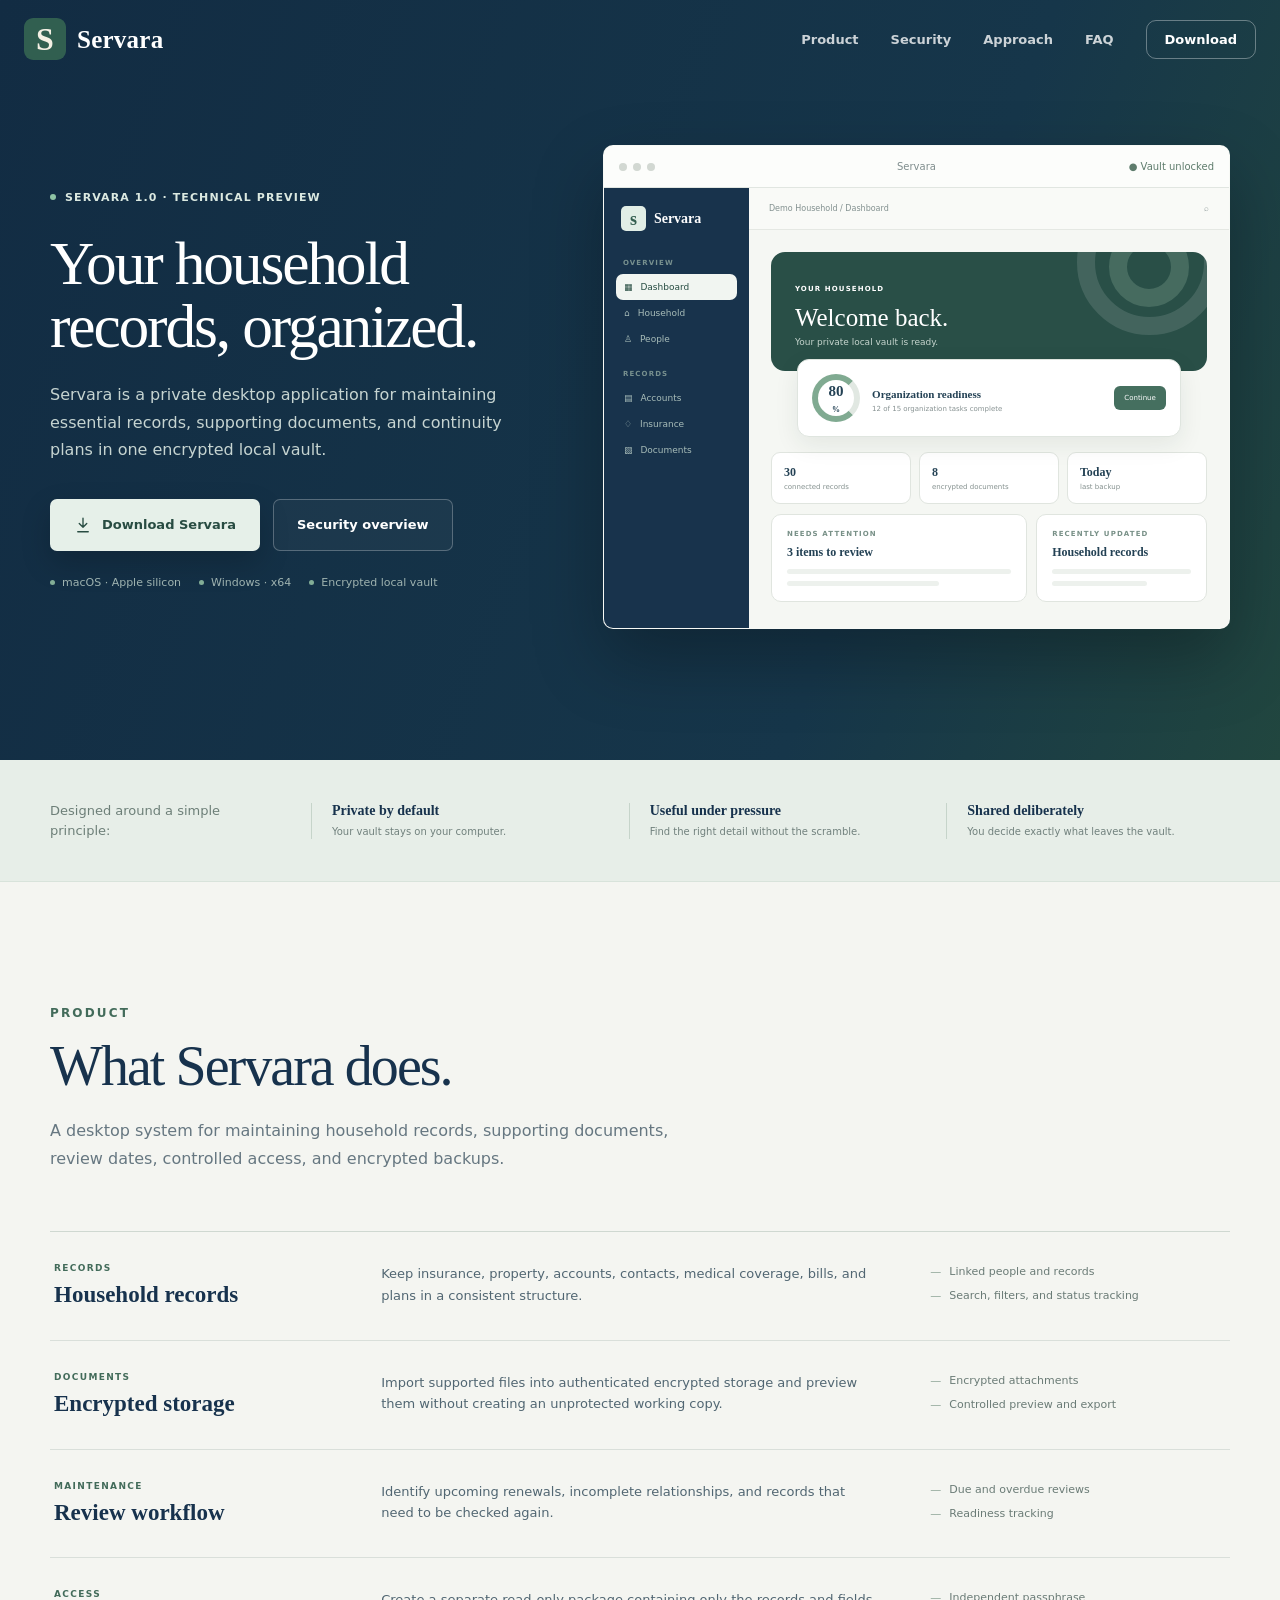
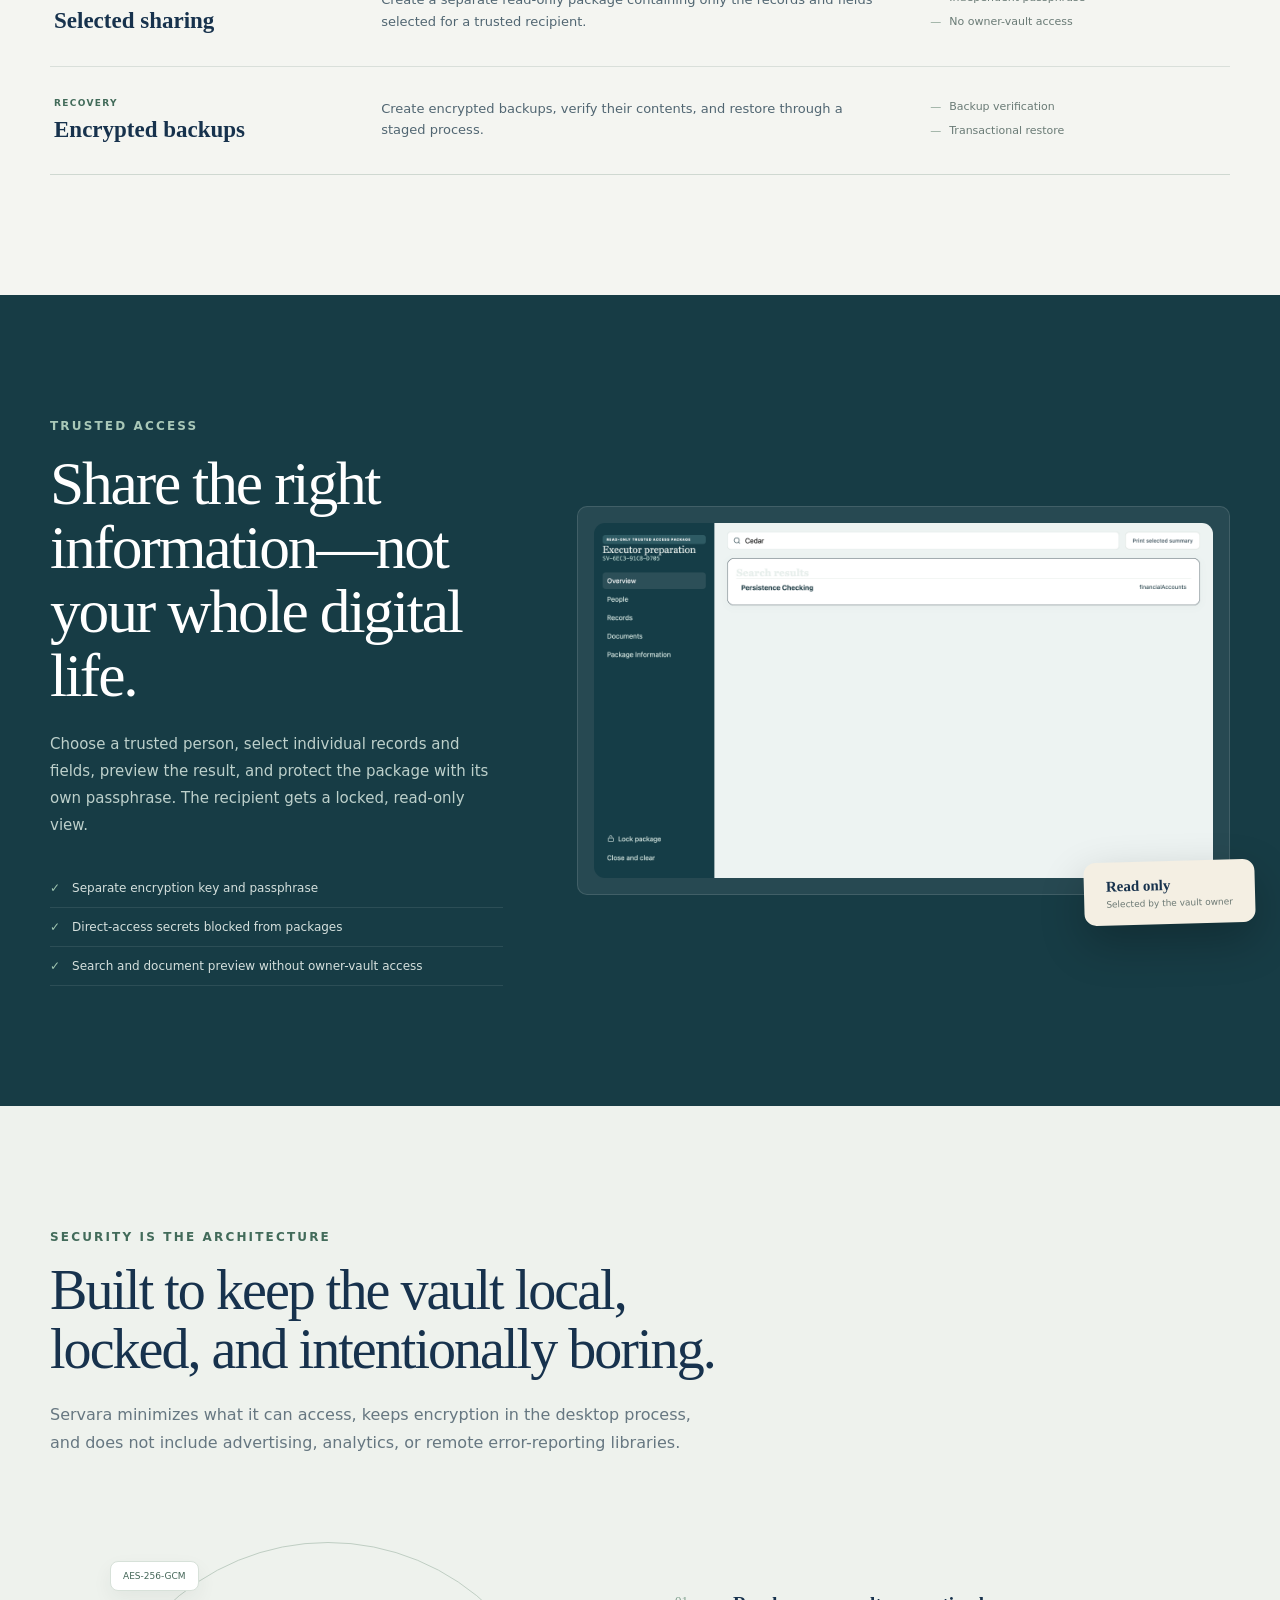
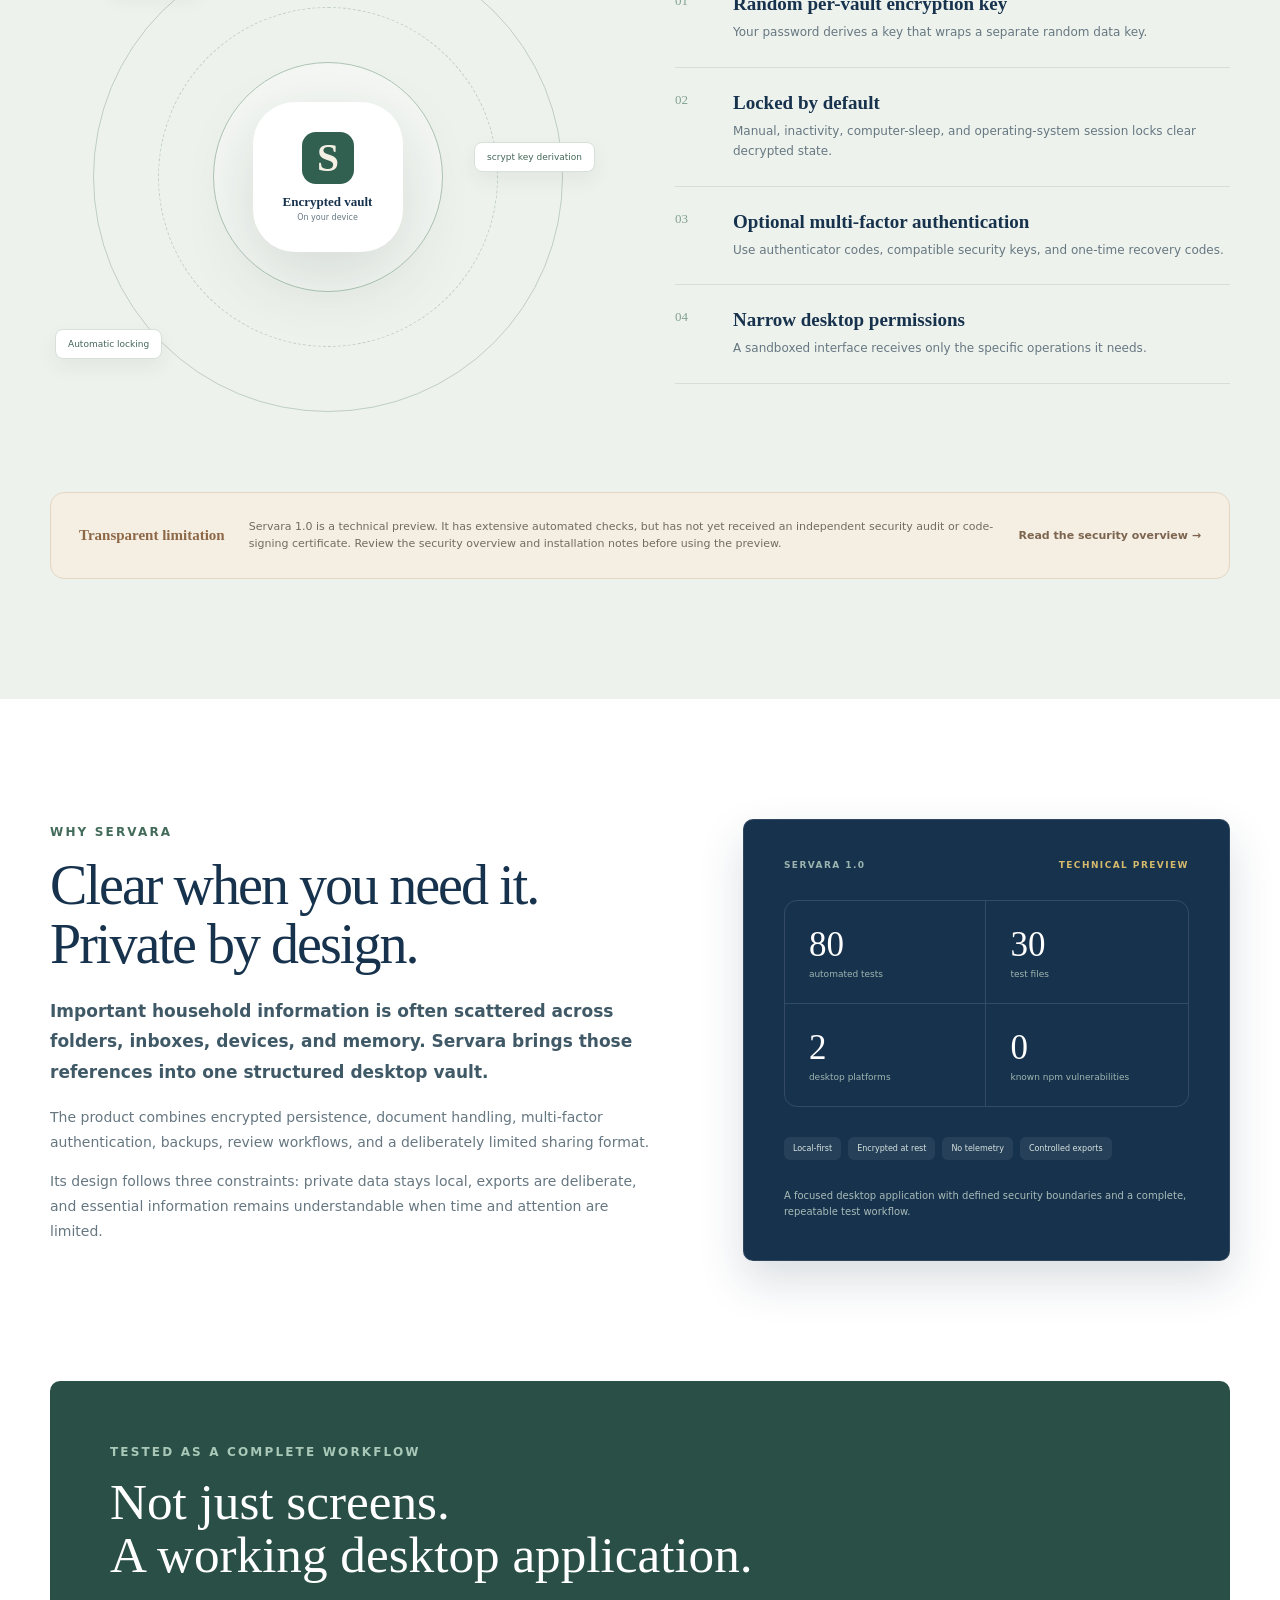
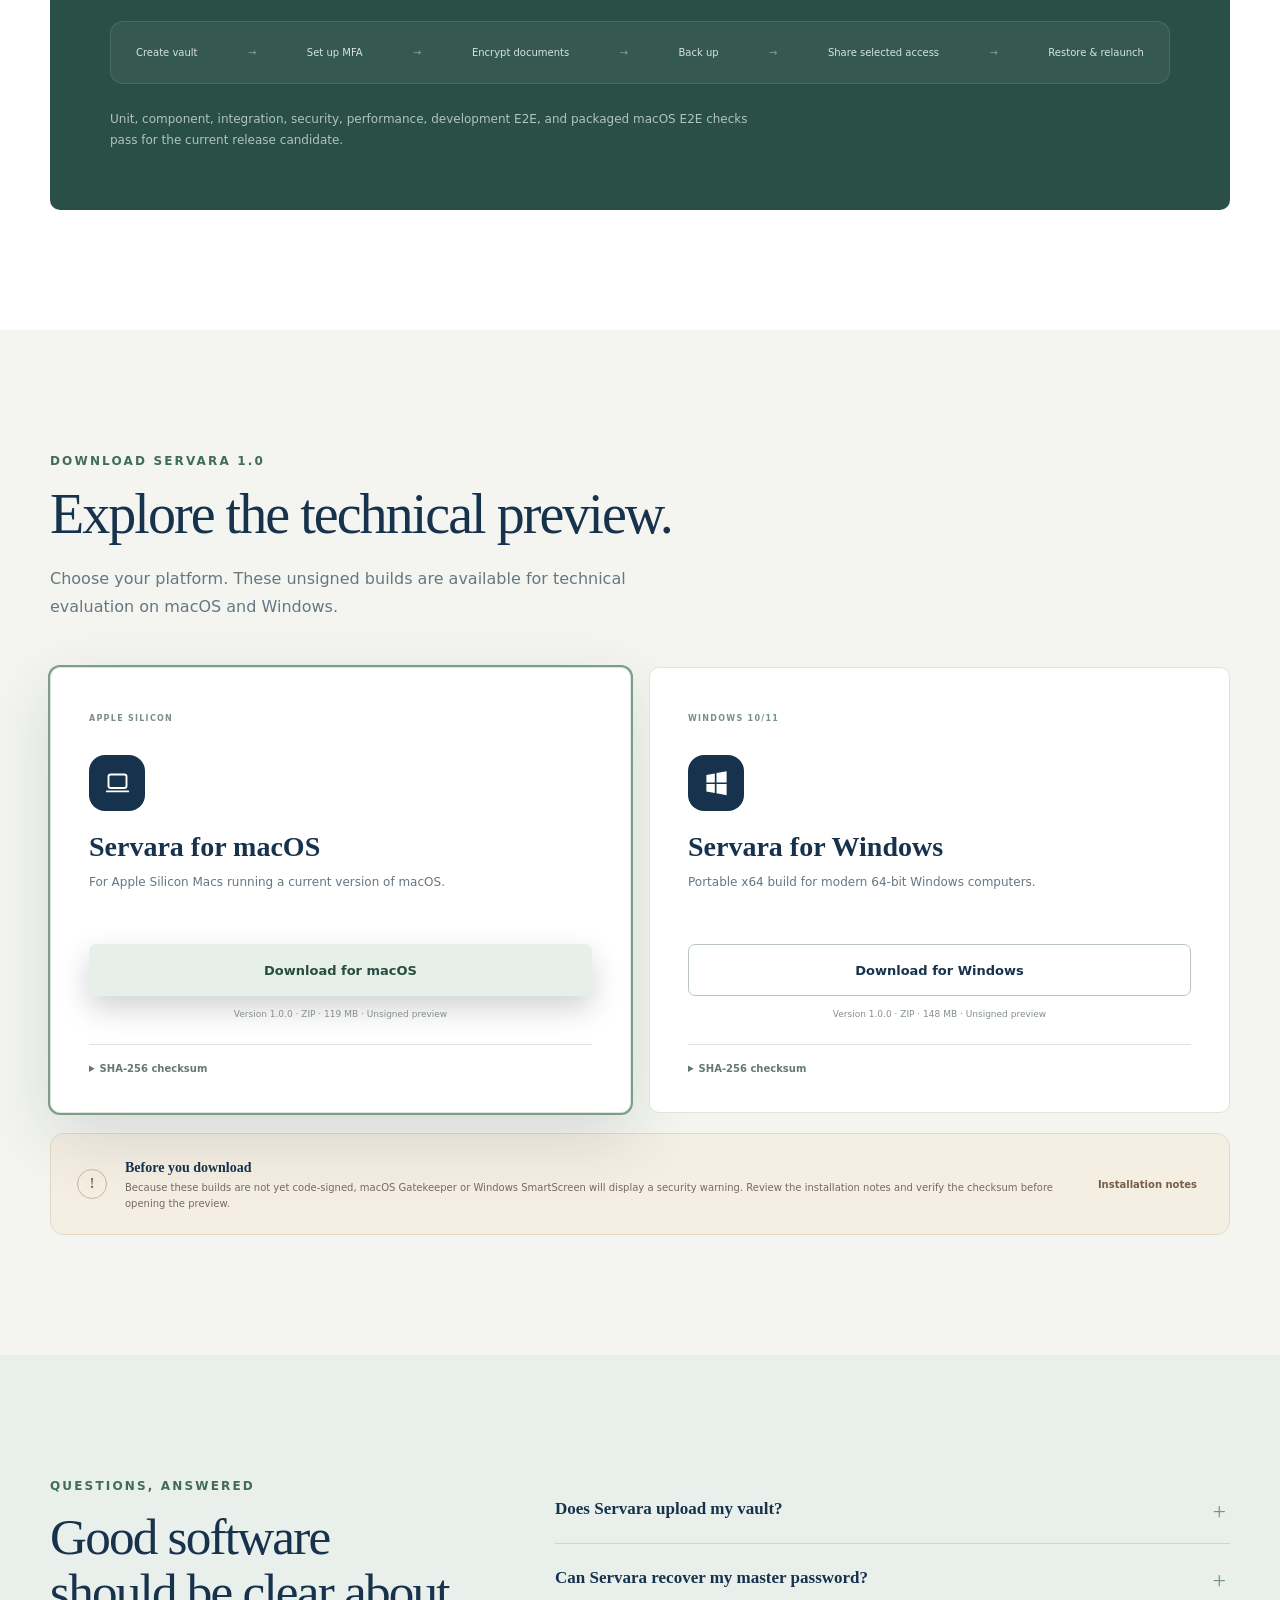
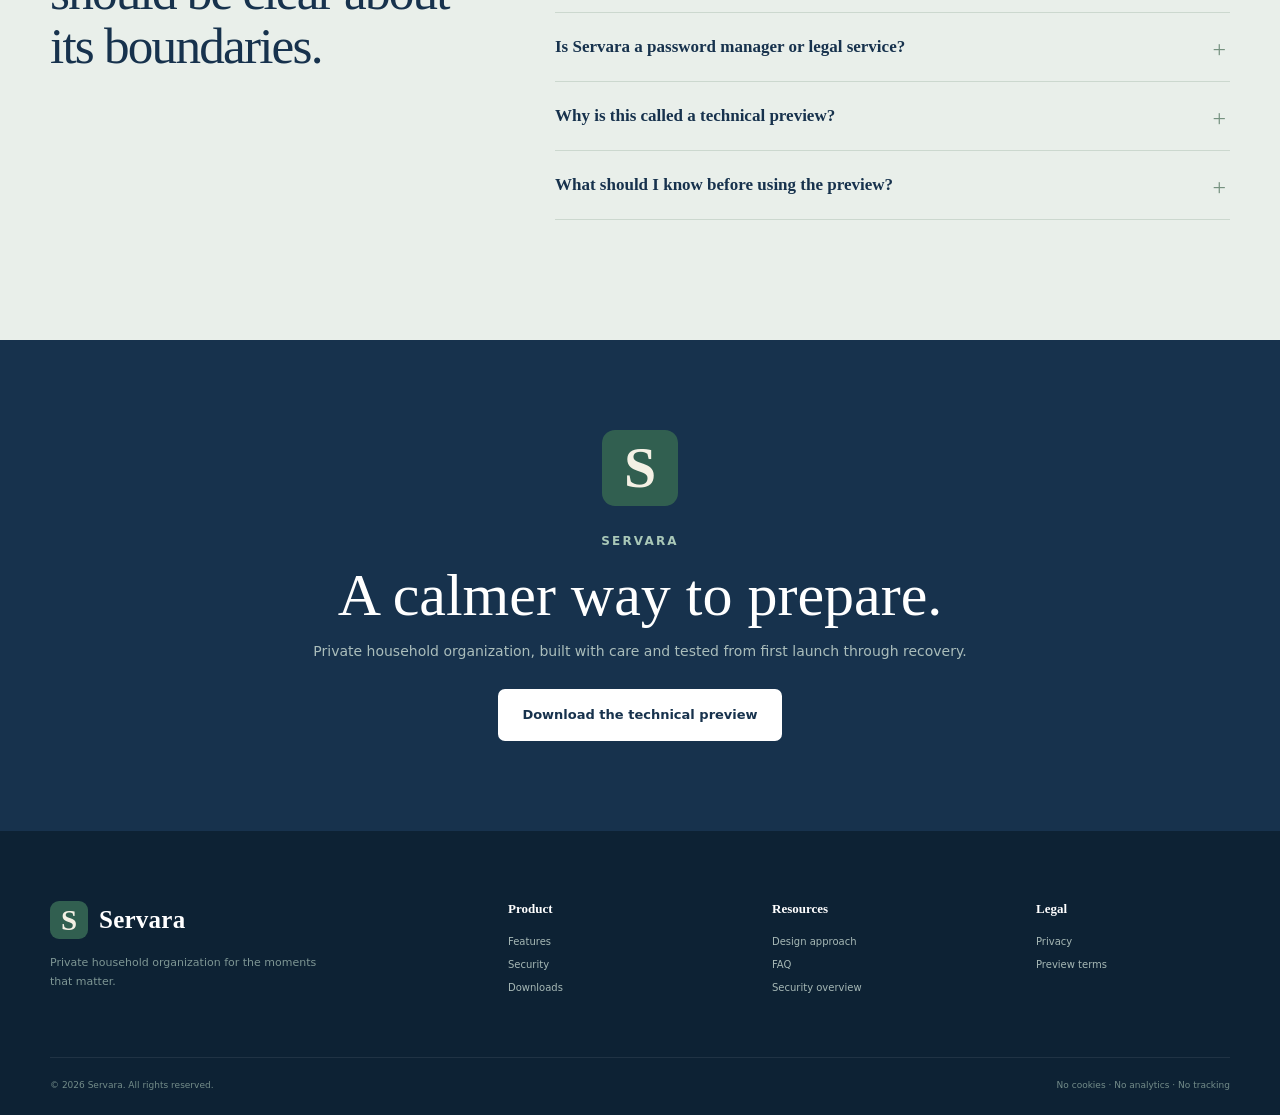
==== commit 156c5a77: "Redesign the Servara landing hero" ====
--- a/index.html
+++ b/index.html
@@ -47,11 +47,11 @@
         <div class="hero-glow glow-two"></div>
         <div class="shell hero-grid">
           <div class="hero-copy reveal">
-            <div class="status-pill"><span></span> Version 1.0 technical preview</div>
-            <h1>Keep what matters.<br /><em>Ready when it matters.</em></h1>
+            <div class="status-pill"><span></span> Servara 1.0 · Technical preview</div>
+            <h1>Your household records, organized.</h1>
             <p class="hero-lede">
-              Servara gives households a calm, private place for important documents, essential
-              details, emergency plans, and carefully selected access for the people they trust.
+              Servara is a private desktop application for maintaining essential records, supporting
+              documents, and continuity plans in one encrypted local vault.
             </p>
             <div class="hero-actions">
               <button
@@ -65,12 +65,12 @@
                 </svg>
                 <span>Download Servara</span>
               </button>
-              <a class="button secondary" href="#product">Explore the product</a>
+              <a class="button secondary" href="#security">Security overview</a>
             </div>
             <div class="hero-notes" aria-label="Product highlights">
-              <span><i></i> Local-first</span>
-              <span><i></i> AES-256-GCM encrypted</span>
-              <span><i></i> No analytics</span>
+              <span><i></i> macOS · Apple silicon</span>
+              <span><i></i> Windows · x64</span>
+              <span><i></i> Encrypted local vault</span>
             </div>
           </div>
 
--- a/styles.css
+++ b/styles.css
@@ -191,11 +191,11 @@
 
 .hero {
   position: relative;
-  min-height: 850px;
-  padding: 155px 0 92px;
+  min-height: 760px;
+  padding: 145px 0 82px;
   overflow: hidden;
   color: white;
-  background: linear-gradient(120deg, #122c43 0%, #17364a 62%, #24483f 100%);
+  background: linear-gradient(110deg, #122c43 0%, #16364a 68%, #21463f 100%);
 }
 .hero::before {
   content: '';
@@ -229,9 +229,9 @@
   position: relative;
   z-index: 1;
   display: grid;
-  grid-template-columns: 0.9fr 1.25fr;
-  align-items: center;
-  gap: 78px;
+  grid-template-columns: minmax(400px, 0.92fr) minmax(0, 1.18fr);
+  align-items: center;
+  gap: 64px;
 }
 .status-pill {
   display: inline-flex;
@@ -242,7 +242,7 @@
   background: transparent;
   font-size: 11px;
   font-weight: 700;
-  letter-spacing: 0.08em;
+  letter-spacing: 0.1em;
   text-transform: uppercase;
 }
 .status-pill span {
@@ -252,24 +252,20 @@
   background: #8fc4a5;
 }
 .hero h1 {
-  max-width: 640px;
+  max-width: 520px;
   margin: 28px 0 24px;
   font:
-    500 clamp(52px, 5.4vw, 76px)/1 Georgia,
+    500 clamp(48px, 4.8vw, 68px)/1.02 Georgia,
     'Times New Roman',
     serif;
-  letter-spacing: -0.045em;
-}
-.hero h1 em {
-  color: #afcbb9;
-  font-weight: 400;
+  letter-spacing: -0.035em;
 }
 .hero-lede {
-  max-width: 580px;
+  max-width: 500px;
   margin: 0;
   color: #c6d4d1;
-  font-size: 17px;
-  line-height: 1.75;
+  font-size: 16px;
+  line-height: 1.7;
 }
 .hero-actions {
   display: flex;
@@ -357,7 +353,9 @@
 
 .product-frame {
   position: relative;
-  width: 760px;
+  width: 100%;
+  max-width: 700px;
+  justify-self: end;
   overflow: hidden;
   color: #234154;
   background: #f5f7f3;
@@ -391,7 +389,7 @@
   color: #5e7c6c;
 }
 .app-preview {
-  height: 470px;
+  height: 440px;
   display: grid;
   grid-template-columns: 145px 1fr;
 }
@@ -415,11 +413,13 @@
   height: 25px;
   display: grid;
   place-items: center;
-  border-radius: 8px;
+  border-radius: 5px;
   color: #345f50;
   background: #e1eee6;
-  font-size: 18px;
-  transform: rotate(-6deg);
+  font:
+    700 18px/1 'Times New Roman',
+    Times,
+    serif;
 }
 .preview-sidebar > small {
   display: block;
@@ -1622,13 +1622,14 @@
     text-align: center;
   }
   .hero {
-    padding: 125px 0 70px;
+    padding: 118px 0 68px;
   }
   .hero-grid {
     gap: 55px;
   }
   .hero h1 {
-    font-size: clamp(48px, 14vw, 70px);
+    font-size: clamp(43px, 12vw, 56px);
+    line-height: 1.04;
   }
   .hero-lede {
     font-size: 15px;
@@ -1641,7 +1642,7 @@
     width: 100%;
   }
   .hero-notes {
-    justify-content: center;
+    justify-content: flex-start;
   }
   .product-frame {
     border-radius: 12px;
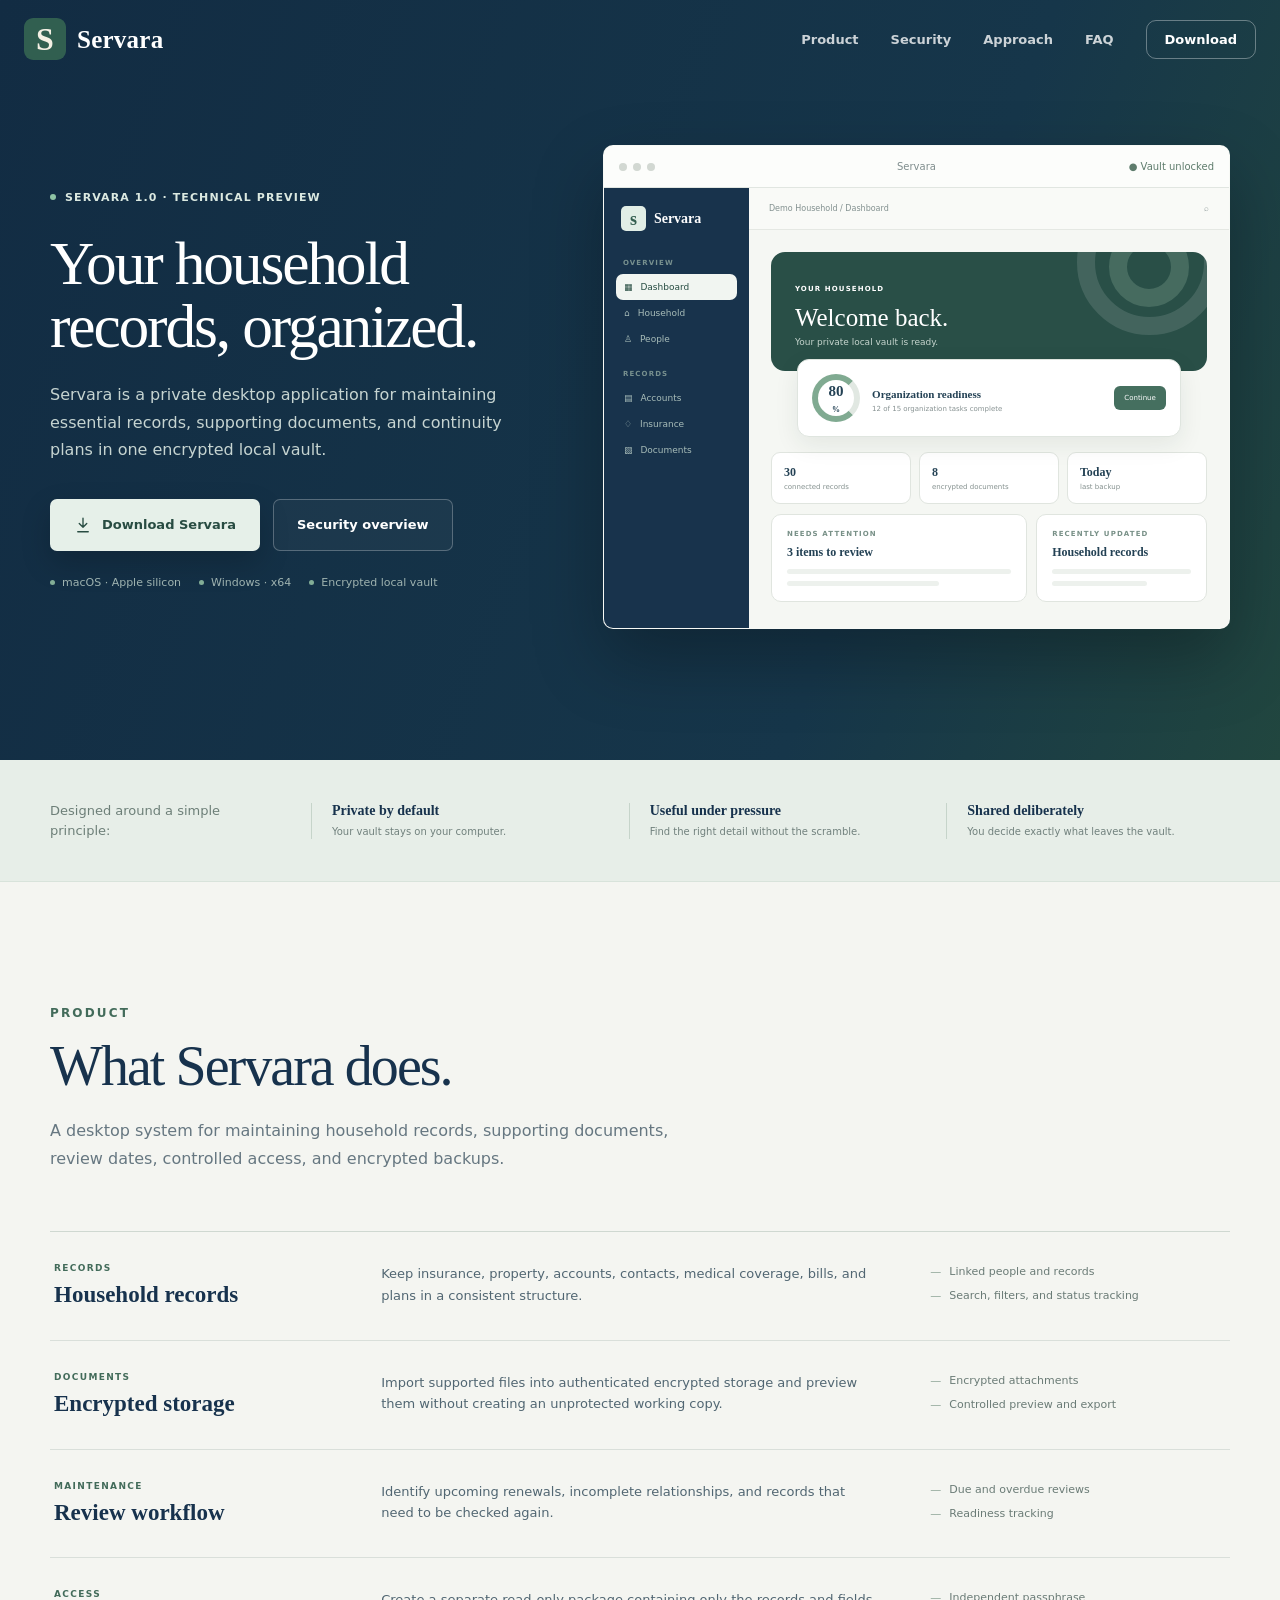
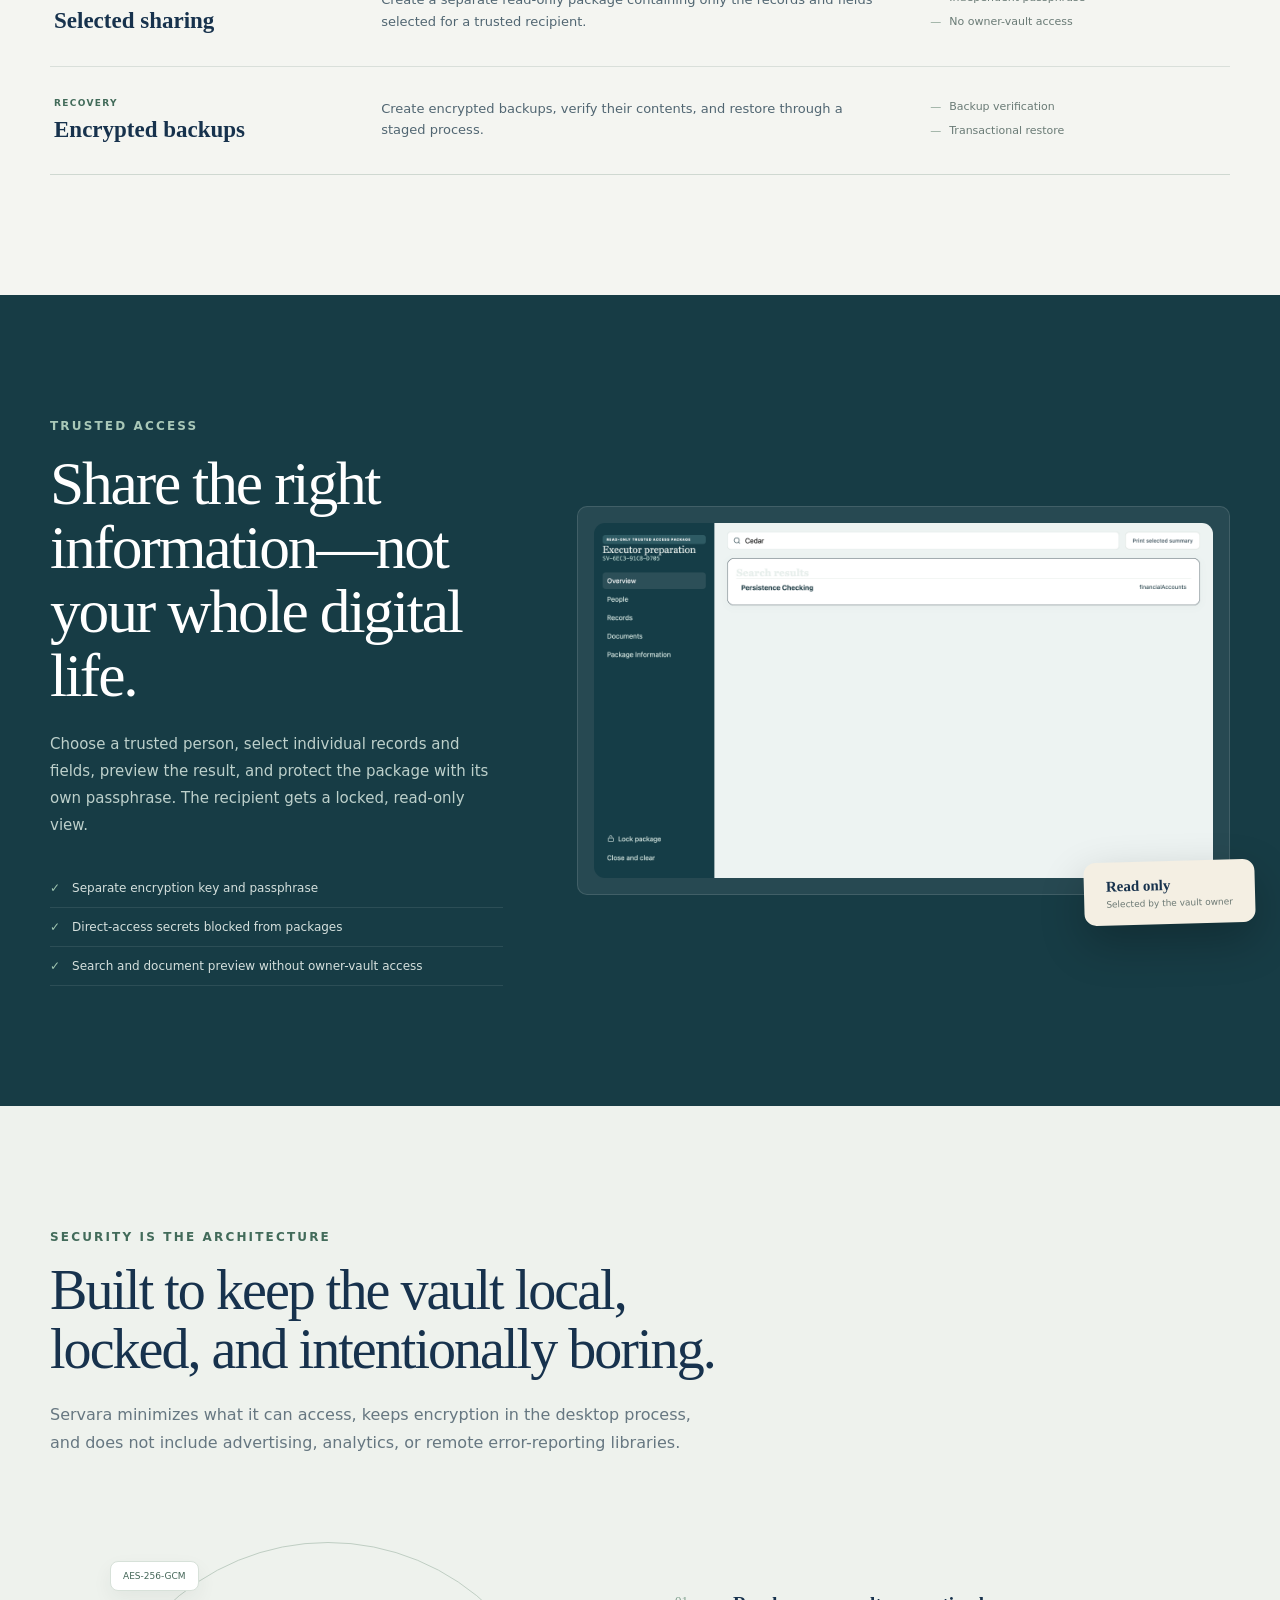
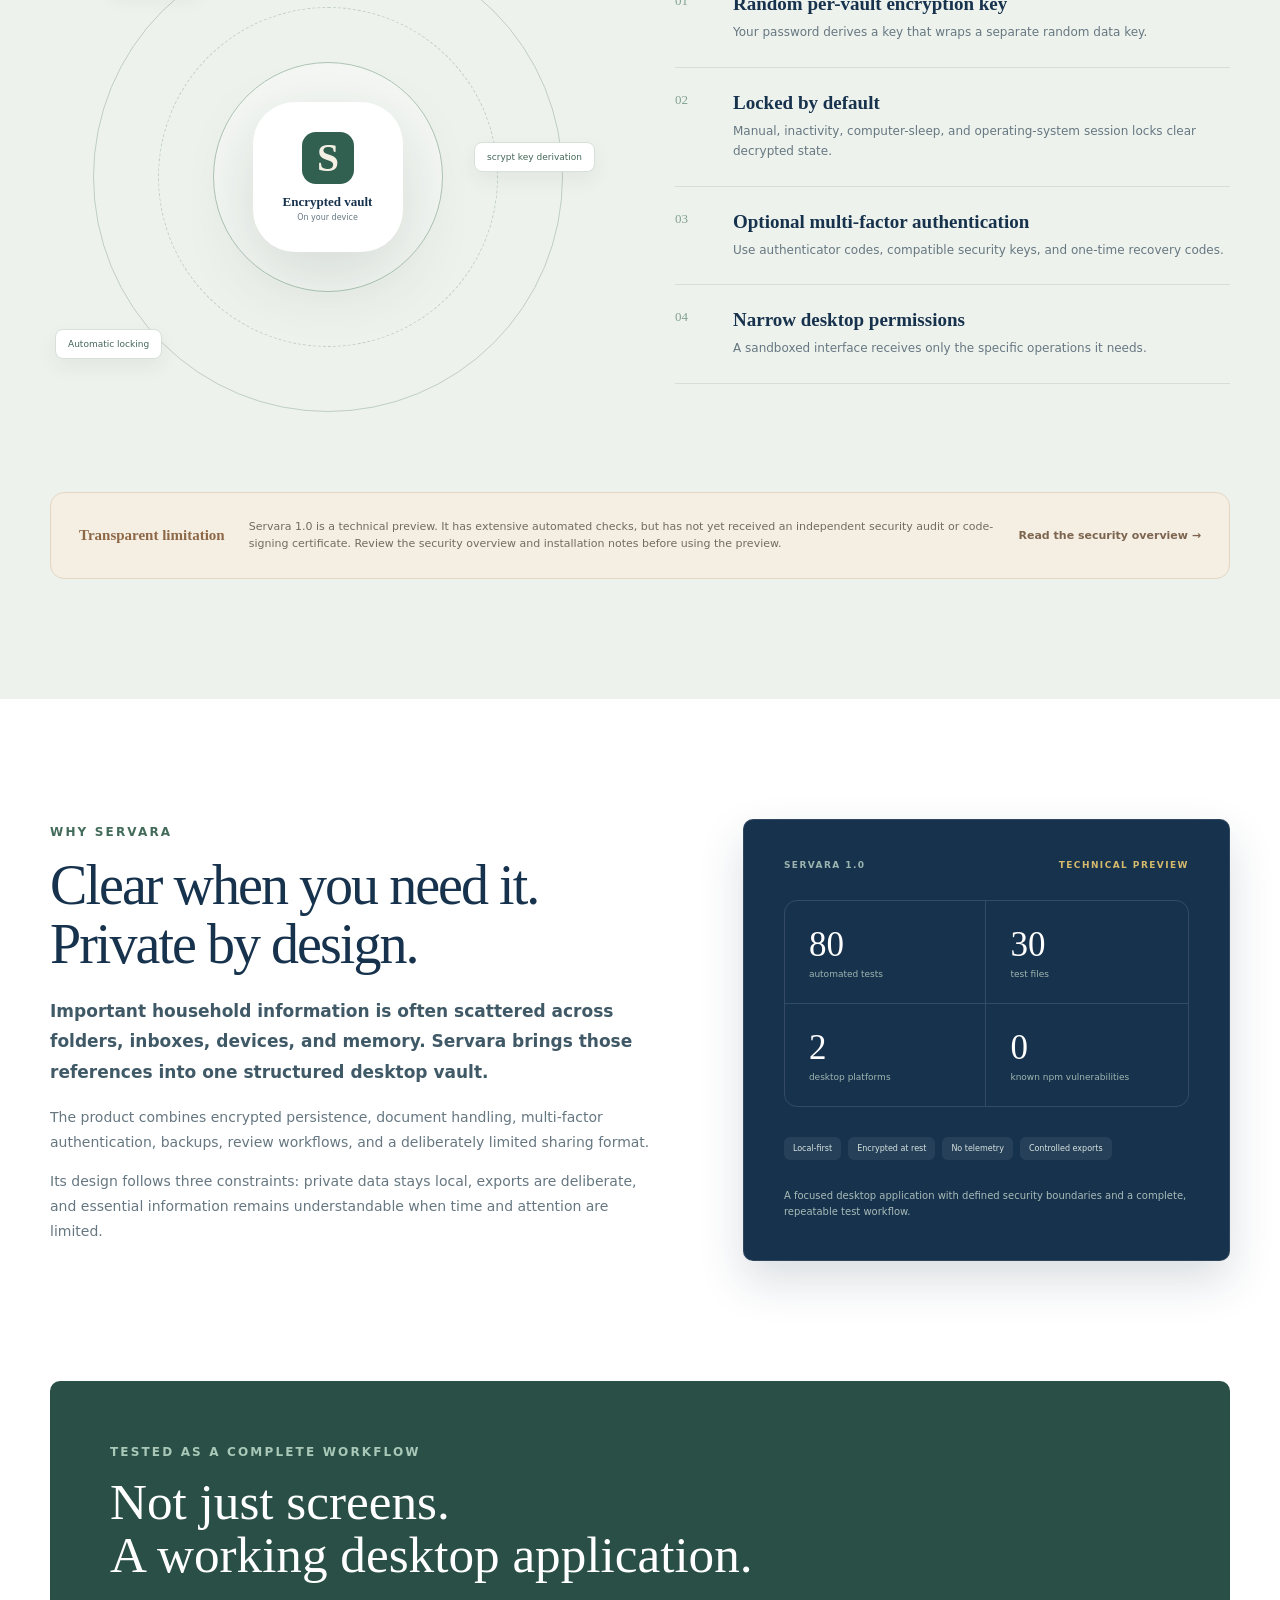
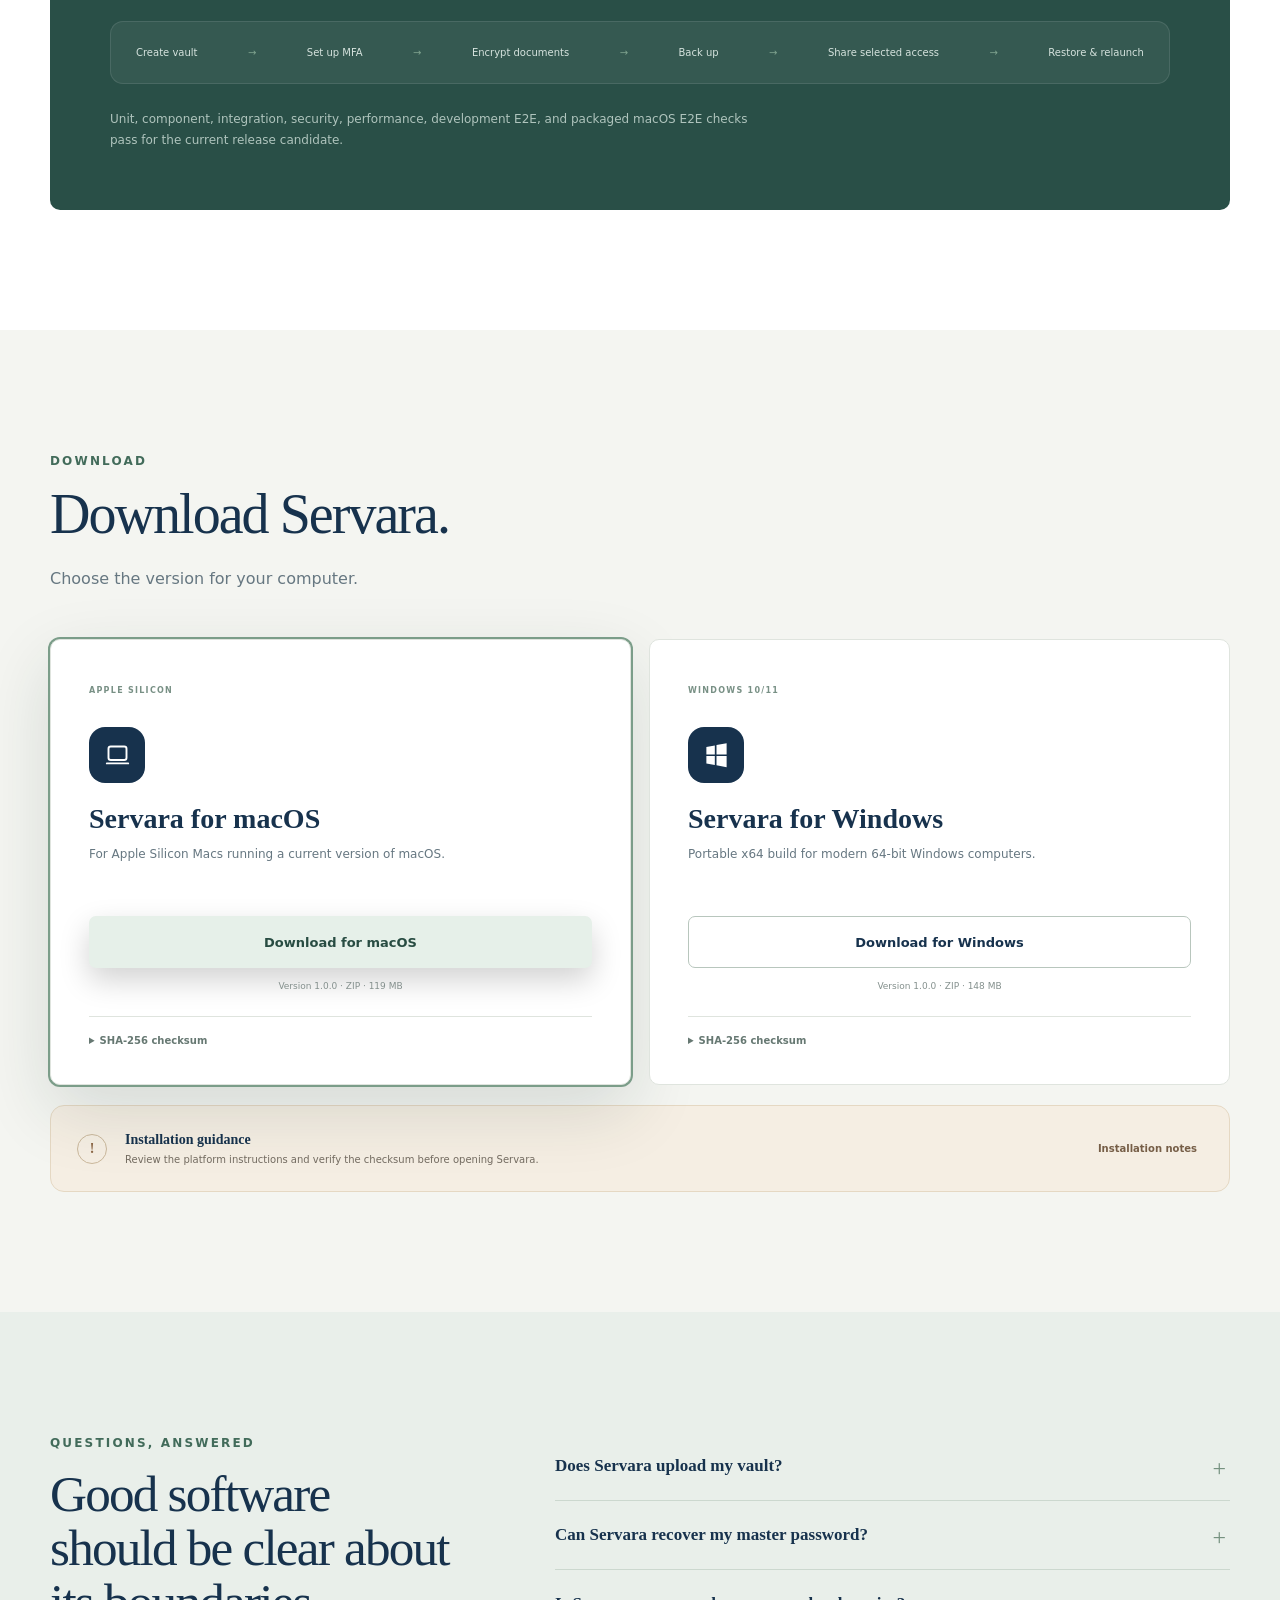
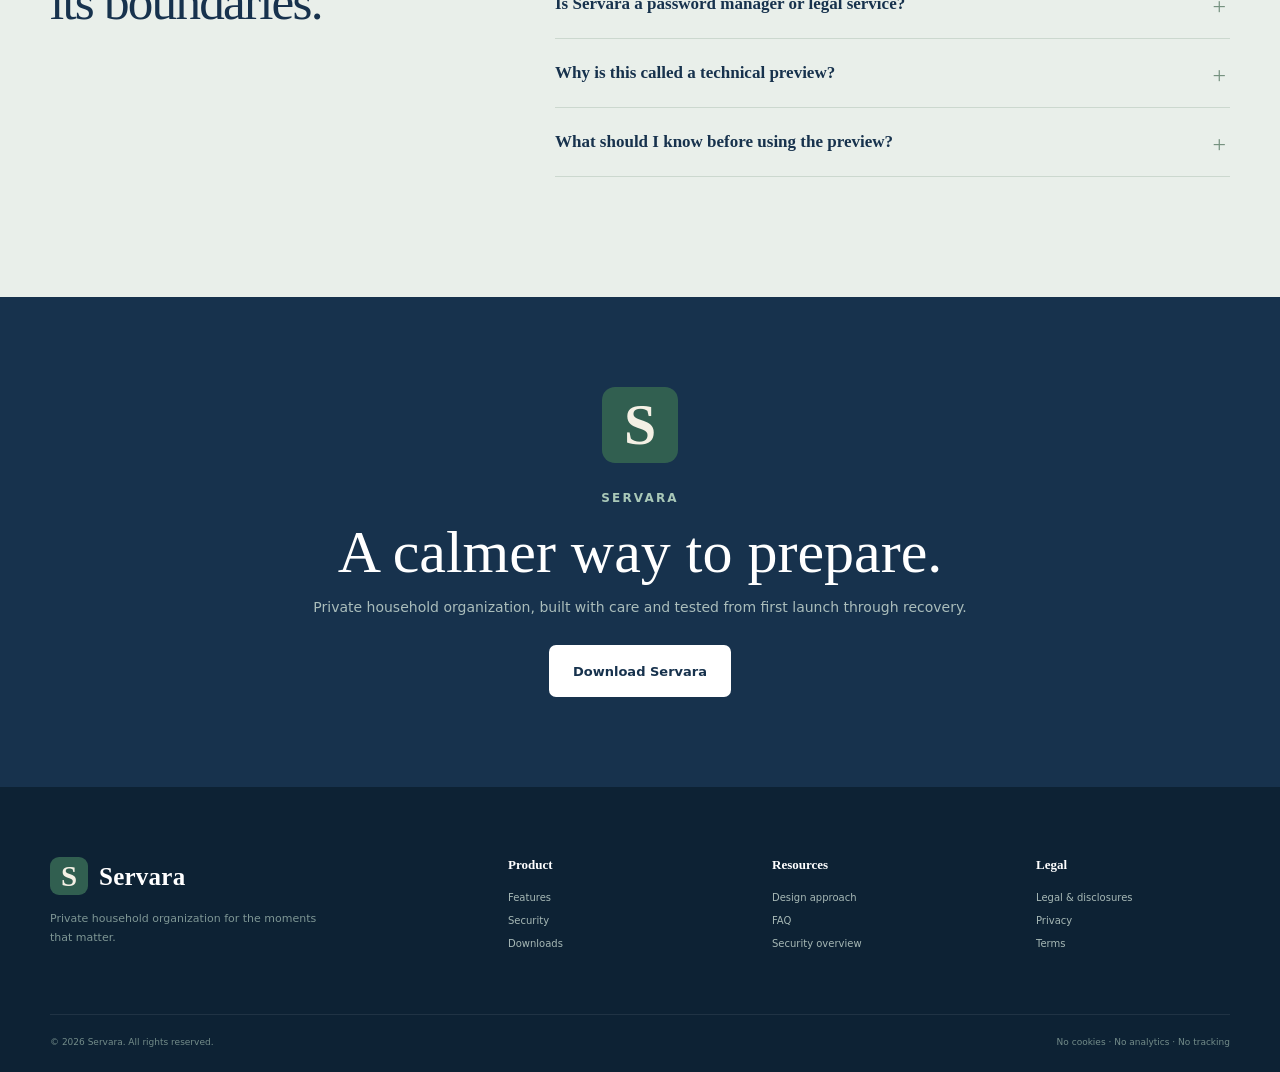
==== commit 9e3d4a1d: "Add consolidated legal disclosures and simplify downloads" ====
--- a/index.html
+++ b/index.html
@@ -406,12 +406,9 @@
       <section class="section download-section" id="download">
         <div class="shell">
           <div class="download-heading reveal">
-            <span class="eyebrow">DOWNLOAD SERVARA 1.0</span>
-            <h2>Explore the technical preview.</h2>
-            <p>
-              Choose your platform. These unsigned builds are available for technical evaluation on
-              macOS and Windows.
-            </p>
+            <span class="eyebrow">DOWNLOAD</span>
+            <h2>Download Servara.</h2>
+            <p>Choose the version for your computer.</p>
           </div>
           <div class="download-grid">
             <article class="download-card recommended reveal" data-platform-card="mac">
@@ -432,7 +429,7 @@
               >
                 Download for macOS
               </button>
-              <small>Version 1.0.0 · ZIP · 119 MB · Unsigned preview</small>
+              <small>Version 1.0.0 · ZIP · 119 MB</small>
               <details>
                 <summary>SHA-256 checksum</summary>
                 <div class="checksum">
@@ -462,7 +459,7 @@
               >
                 Download for Windows
               </button>
-              <small>Version 1.0.0 · ZIP · 148 MB · Unsigned preview</small>
+              <small>Version 1.0.0 · ZIP · 148 MB</small>
               <details>
                 <summary>SHA-256 checksum</summary>
                 <div class="checksum">
@@ -477,11 +474,9 @@
           <div class="install-note reveal">
             <span>!</span>
             <div>
-              <strong>Before you download</strong>
-              <p>
-                Because these builds are not yet code-signed, macOS Gatekeeper or Windows
-                SmartScreen will display a security warning. Review the installation notes and
-                verify the checksum before opening the preview.
+              <strong>Installation guidance</strong>
+              <p>
+                Review the platform instructions and verify the checksum before opening Servara.
               </p>
             </div>
             <button type="button" data-install-open>Installation notes</button>
@@ -548,7 +543,7 @@
             Private household organization, built with care and tested from first launch through
             recovery.
           </p>
-          <a class="button light-button" href="#download">Download the technical preview</a>
+          <a class="button light-button" href="#download">Download Servara</a>
         </div>
       </section>
     </main>
@@ -572,8 +567,8 @@
           ><a href="security.html">Security overview</a>
         </div>
         <div>
-          <strong>Legal</strong><a href="privacy.html">Privacy</a
-          ><a href="terms.html">Preview terms</a>
+          <strong>Legal</strong><a href="legal.html">Legal & disclosures</a
+          ><a href="privacy.html">Privacy</a><a href="terms.html">Terms</a>
         </div>
       </div>
       <div class="shell footer-bottom">
@@ -598,7 +593,7 @@
       <a class="button primary full disabled" data-download-link href="#" download
         >Continue to download</a
       >
-      <small>By downloading, you agree to the <a href="terms.html">preview terms</a>.</small>
+      <small>By downloading, you agree to the <a href="legal.html">legal terms</a>.</small>
     </dialog>
 
     <dialog class="install-dialog" data-install-dialog aria-labelledby="install-title">
--- a/styles.css
+++ b/styles.css
@@ -1507,6 +1507,49 @@
   color: var(--green-dark);
   text-decoration: underline;
 }
+.legal-complete {
+  width: min(900px, calc(100% - 40px));
+}
+.legal-notice {
+  margin-top: 36px;
+  padding: 24px 26px;
+  color: white;
+  background: var(--navy);
+  border-left: 4px solid var(--gold);
+}
+.legal-notice strong {
+  font:
+    700 17px/1.3 'Times New Roman',
+    Times,
+    serif;
+}
+.legal-notice p {
+  margin: 8px 0 0;
+  color: #c8d6d2;
+}
+.legal-toc {
+  display: grid;
+  grid-template-columns: repeat(3, 1fr);
+  gap: 0;
+  margin-top: 32px;
+  border-top: 1px solid #ccd6cf;
+  border-bottom: 1px solid #ccd6cf;
+}
+.legal-toc a {
+  padding: 12px 8px 12px 0;
+  color: #516b61;
+  border-bottom: 1px solid #e0e5e1;
+  text-decoration: none;
+  font-size: 11px;
+}
+.legal-review-note {
+  margin-top: 54px;
+  padding-top: 22px;
+  color: #7a827e;
+  border-top: 1px solid #ccd6cf;
+  font-size: 11px;
+  line-height: 1.7;
+}
 
 .reveal {
   opacity: 0;
@@ -1580,6 +1623,9 @@
   }
   .section {
     padding: 82px 0;
+  }
+  .legal-toc {
+    grid-template-columns: 1fr 1fr;
   }
   .site-header {
     padding: 12px 0;
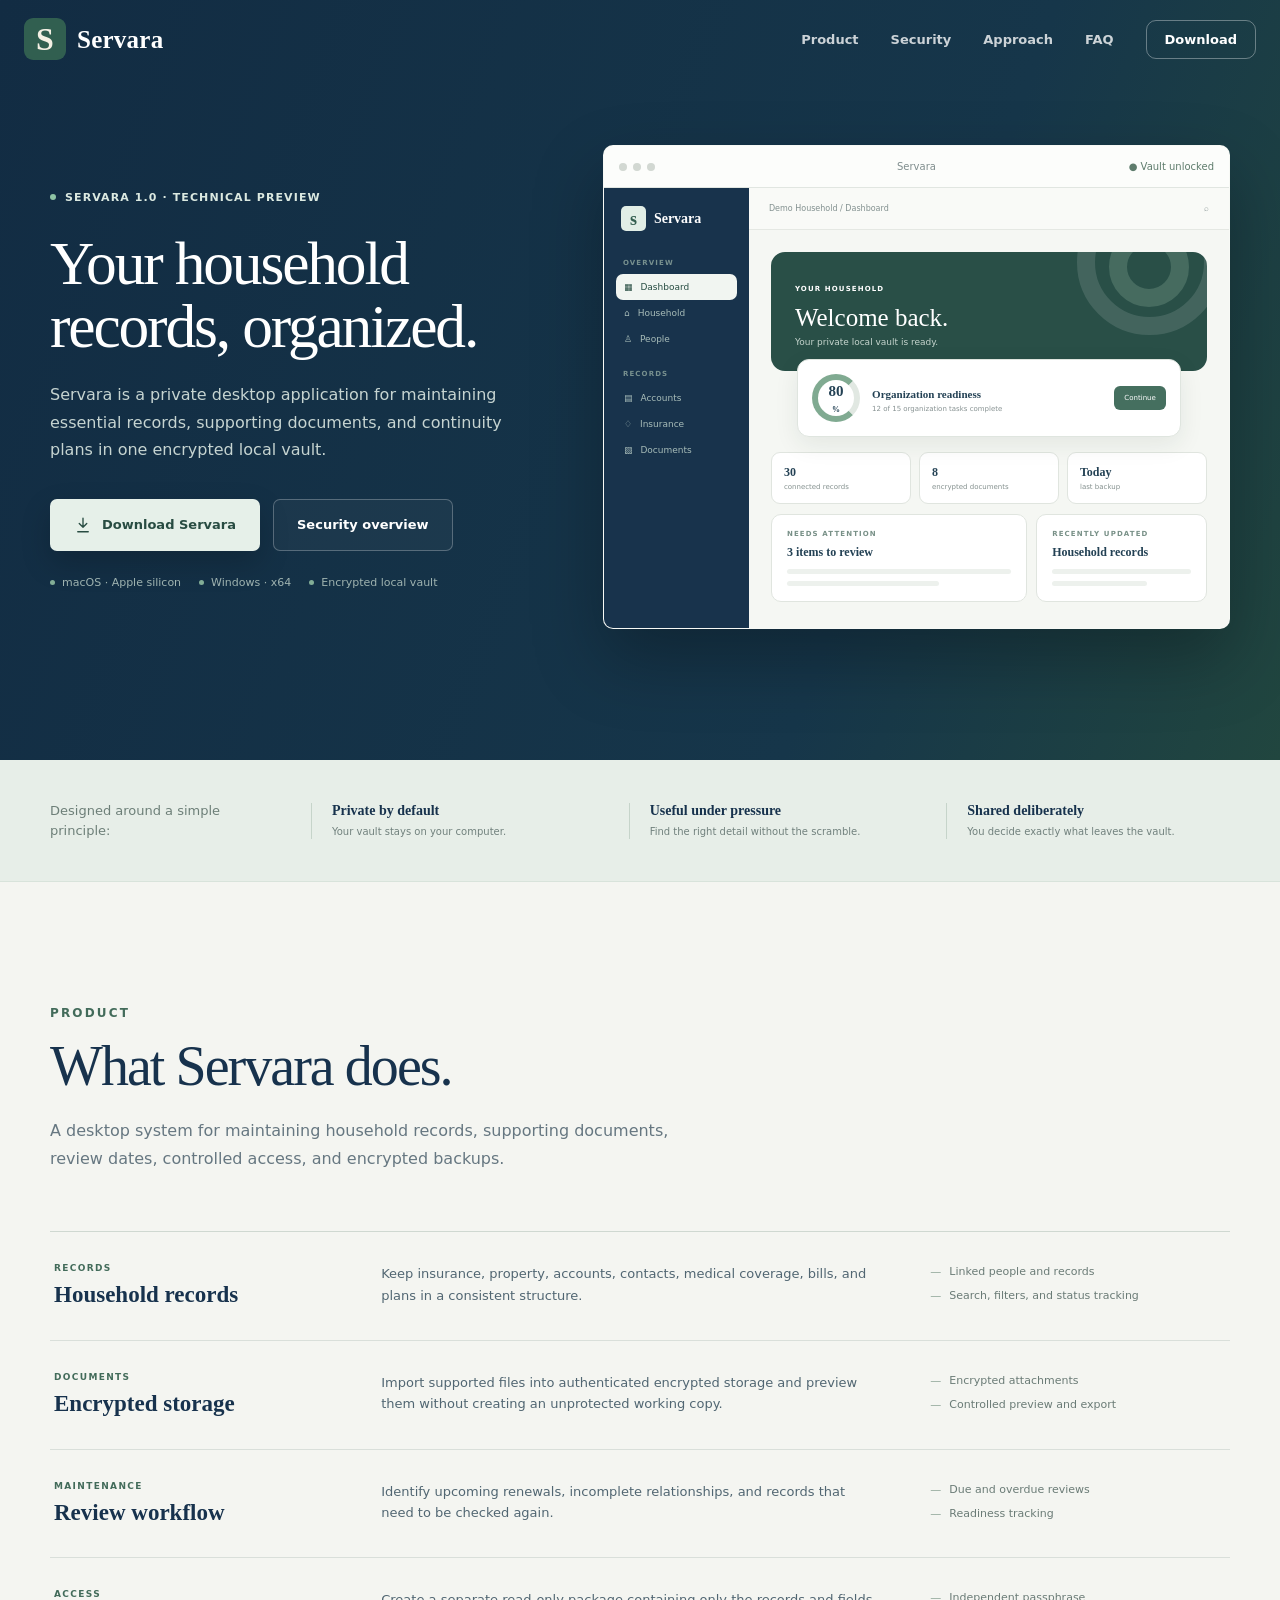
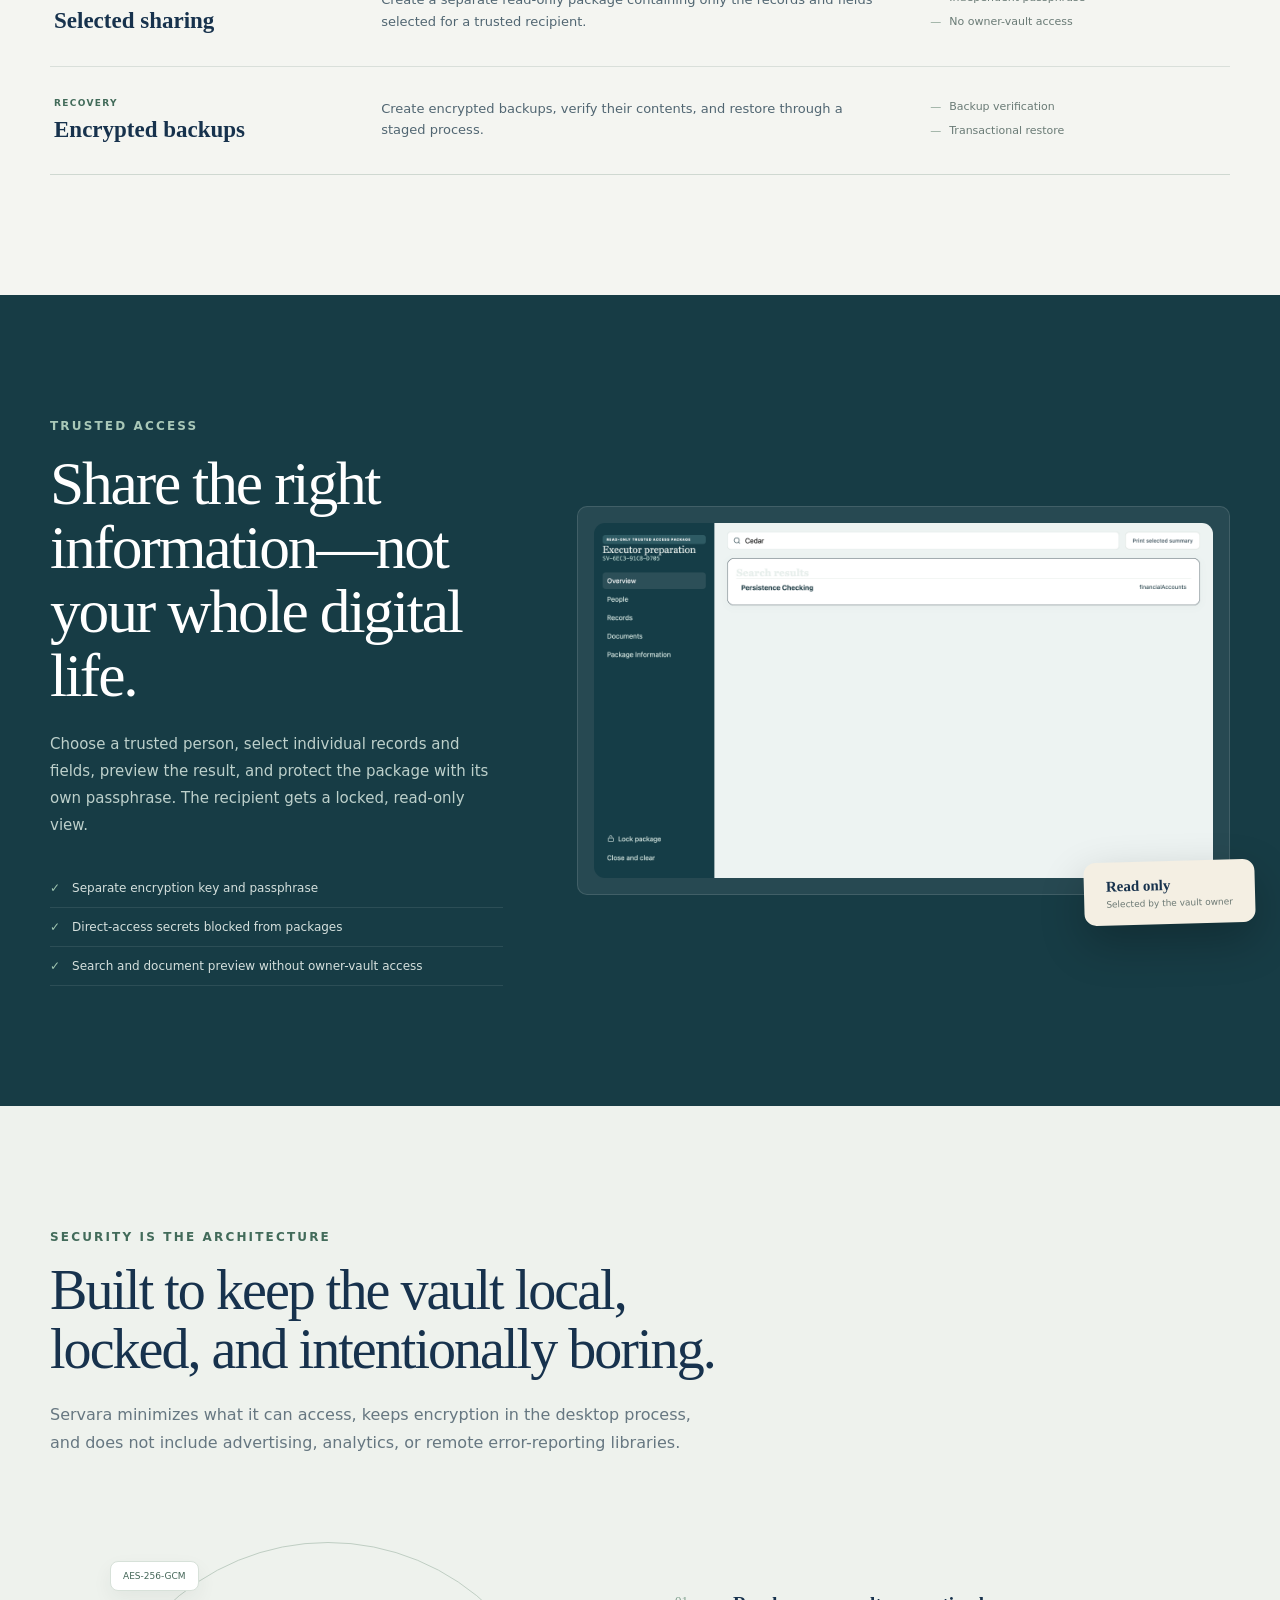
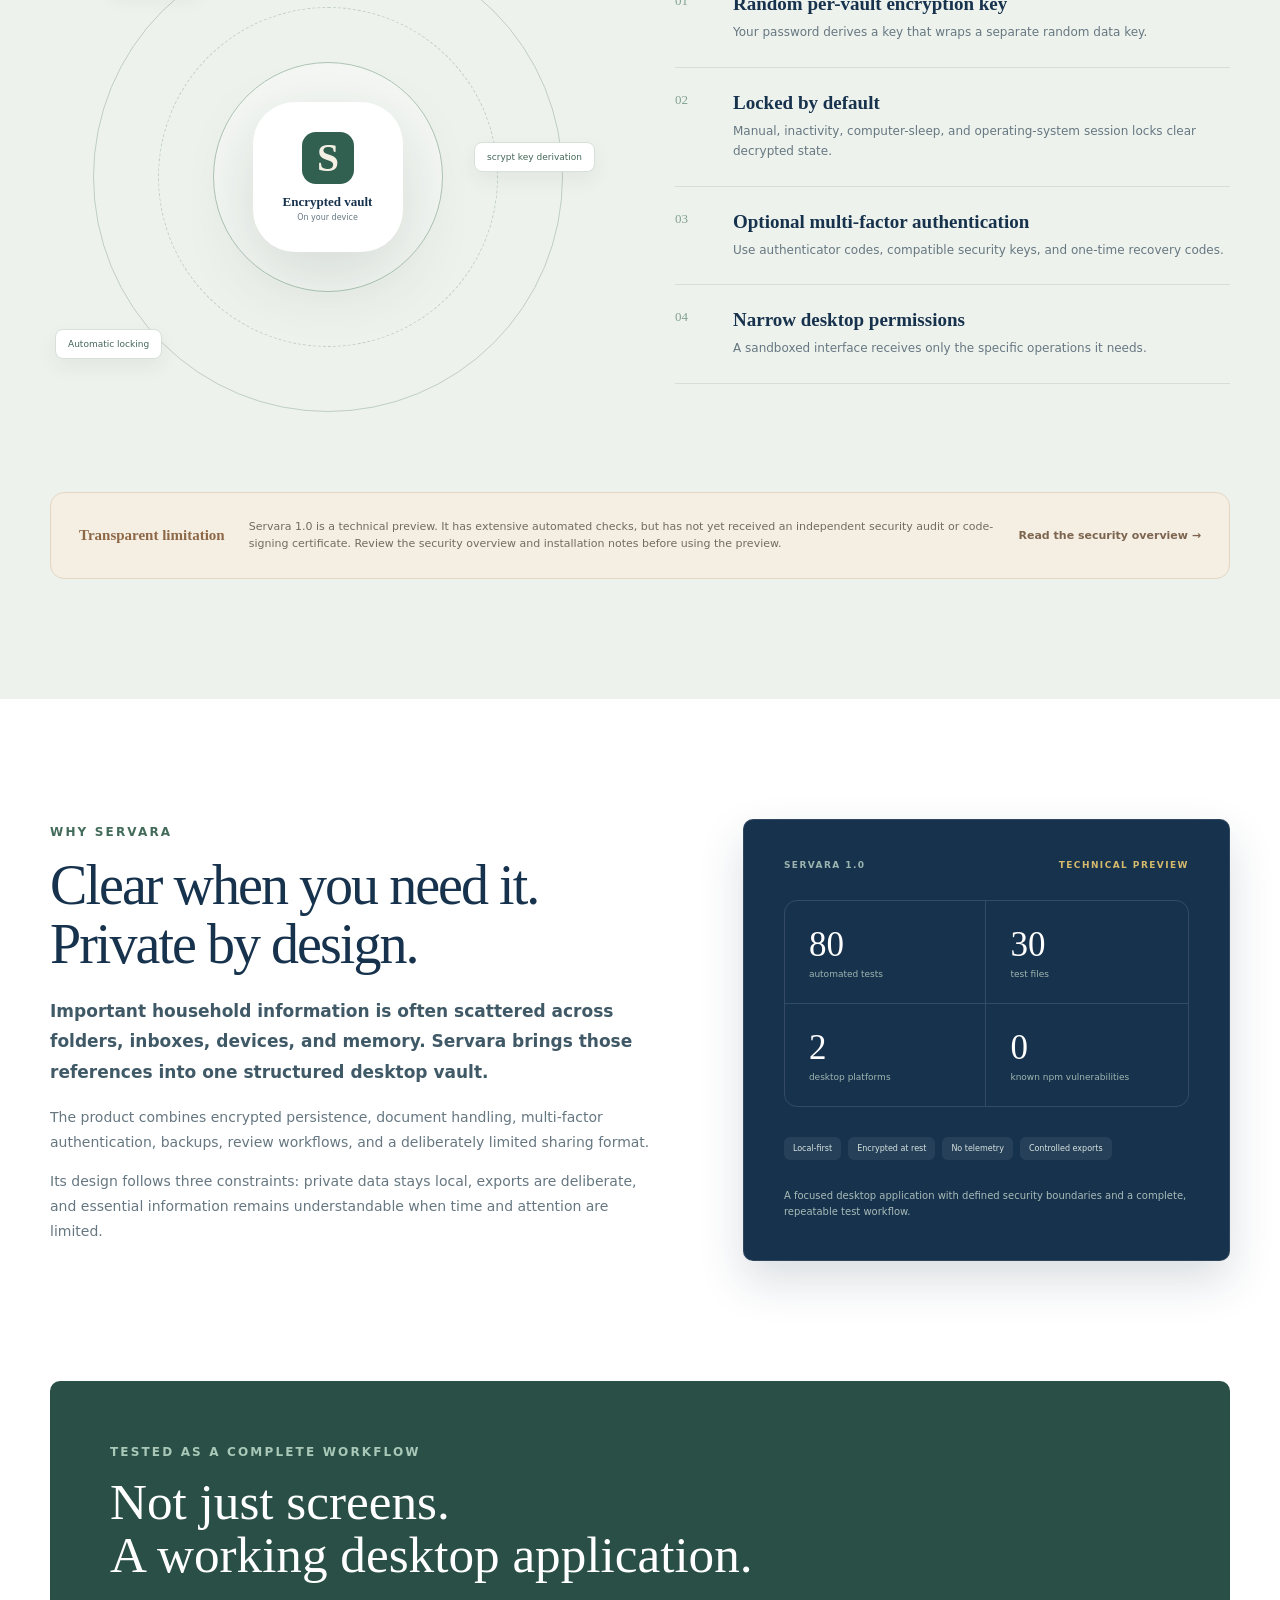
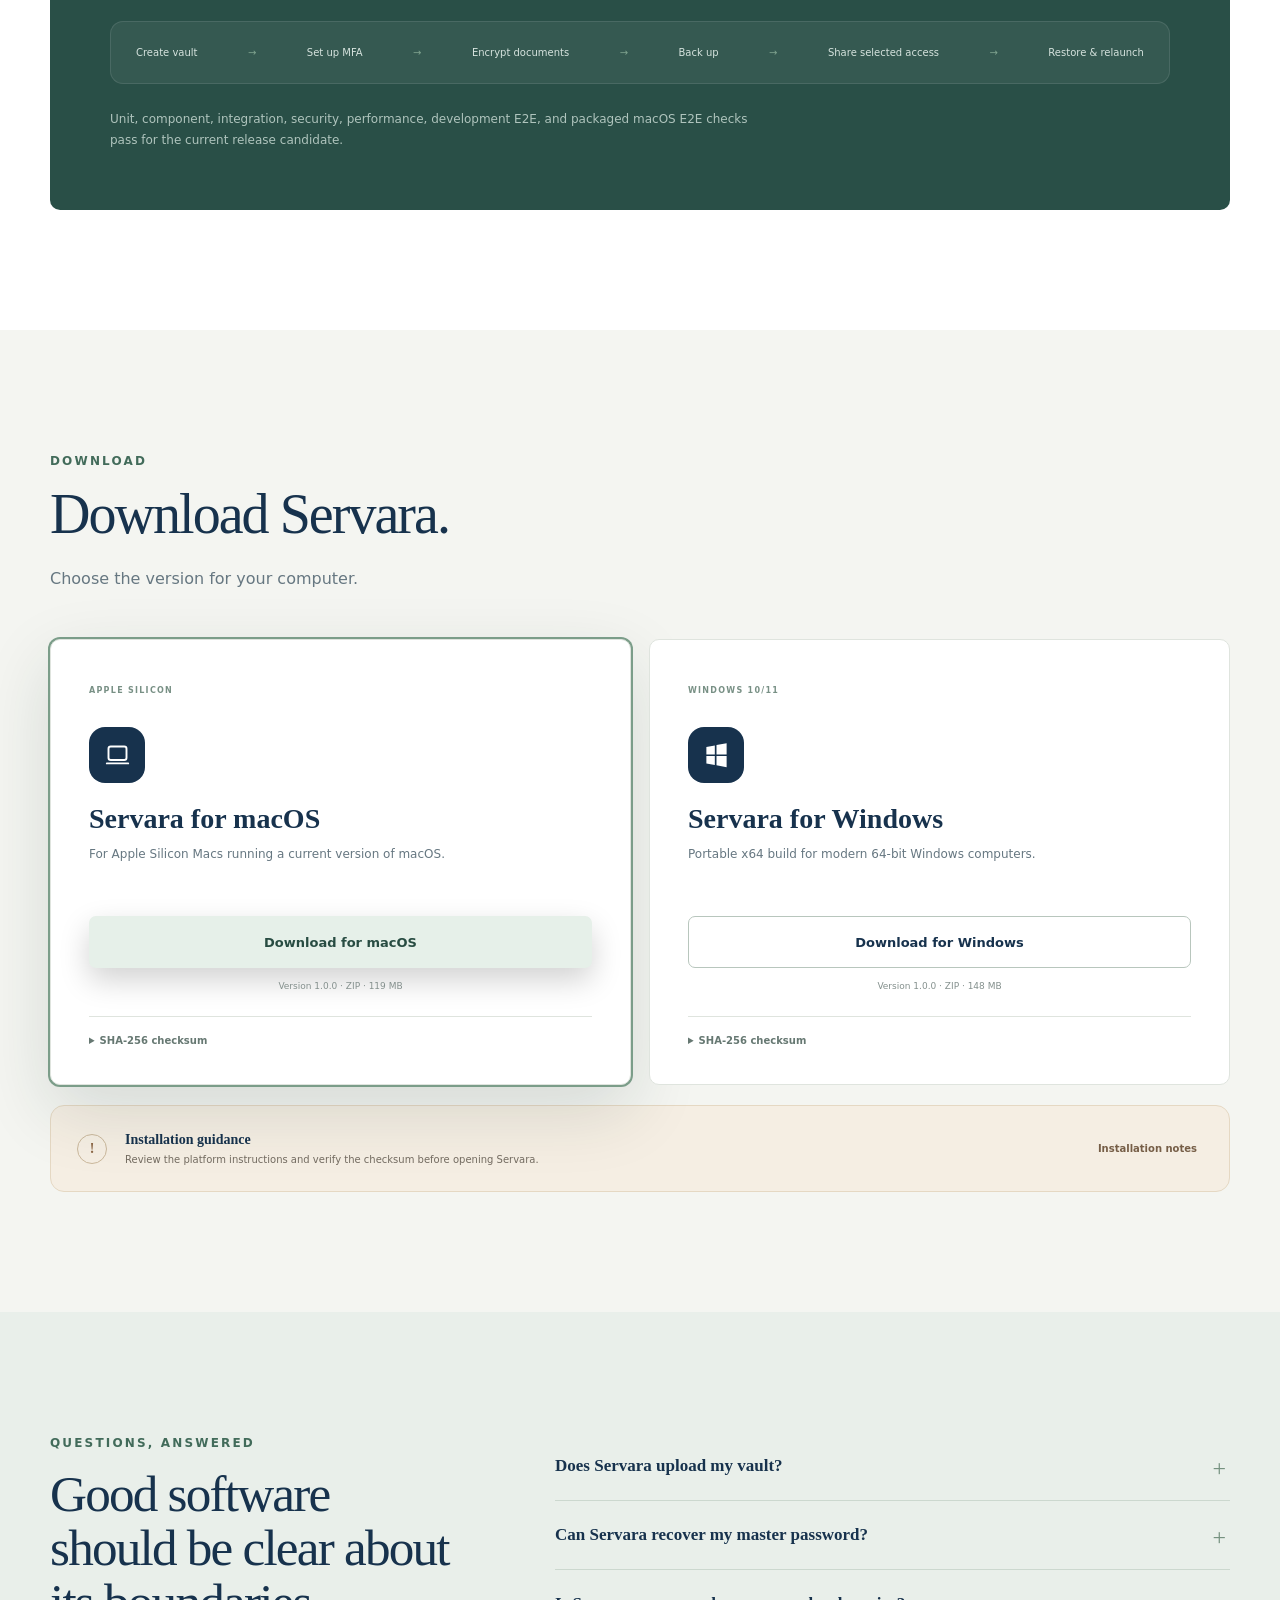
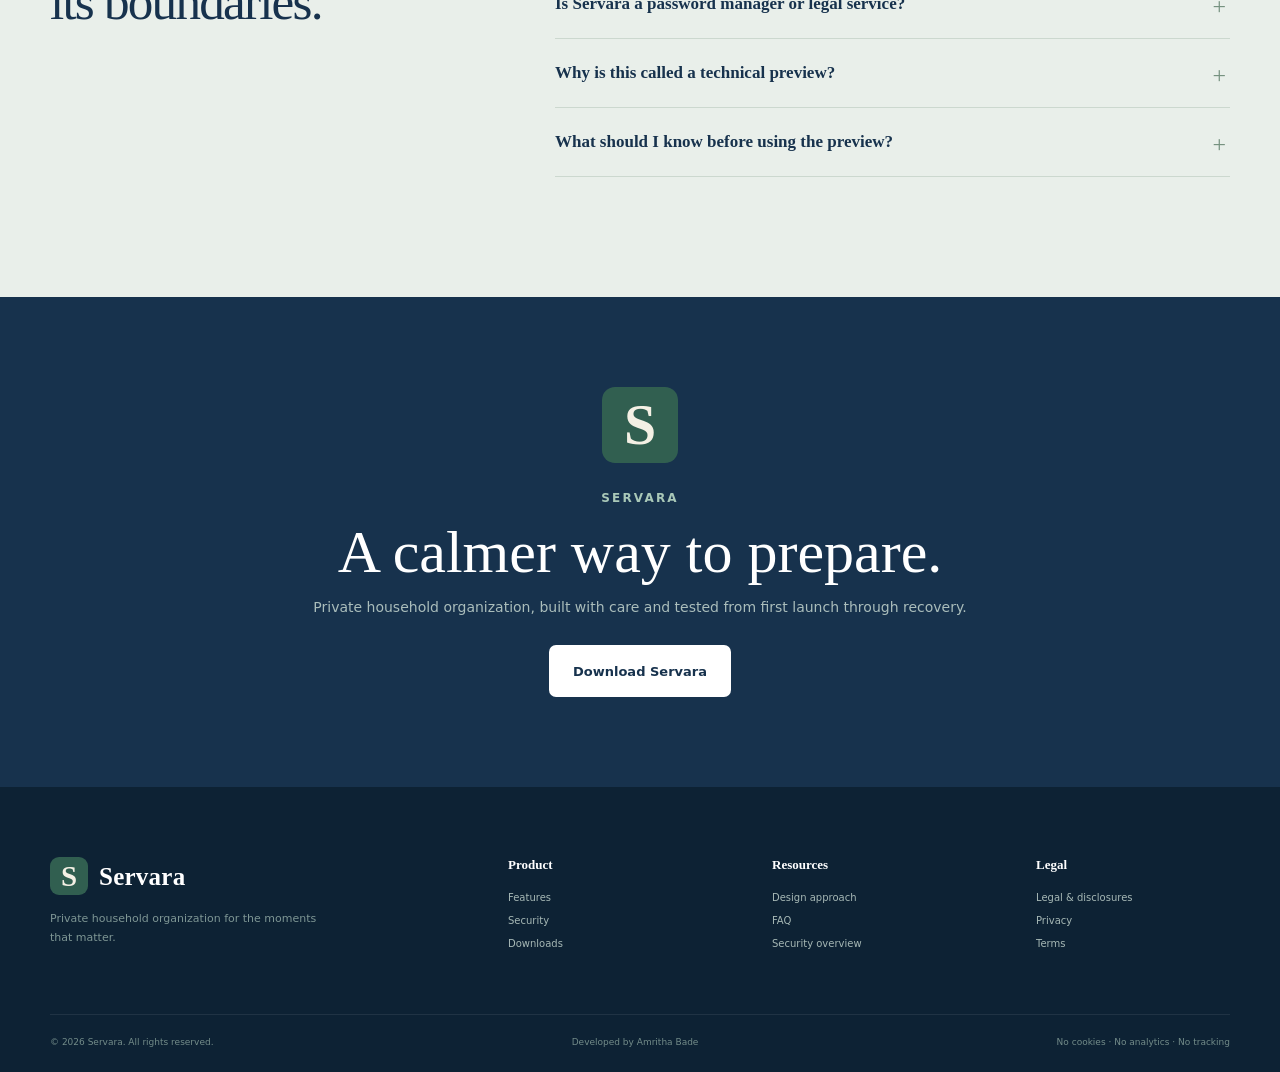
==== commit 2c818b08: "Add developer attribution" ====
--- a/index.html
+++ b/index.html
@@ -572,8 +572,9 @@
         </div>
       </div>
       <div class="shell footer-bottom">
-        <span>© <span data-year></span> Servara. All rights reserved.</span
-        ><span>No cookies · No analytics · No tracking</span>
+        <span>© <span data-year></span> Servara. All rights reserved.</span>
+        <span>Developed by Amritha Bade</span>
+        <span>No cookies · No analytics · No tracking</span>
       </div>
     </footer>
 
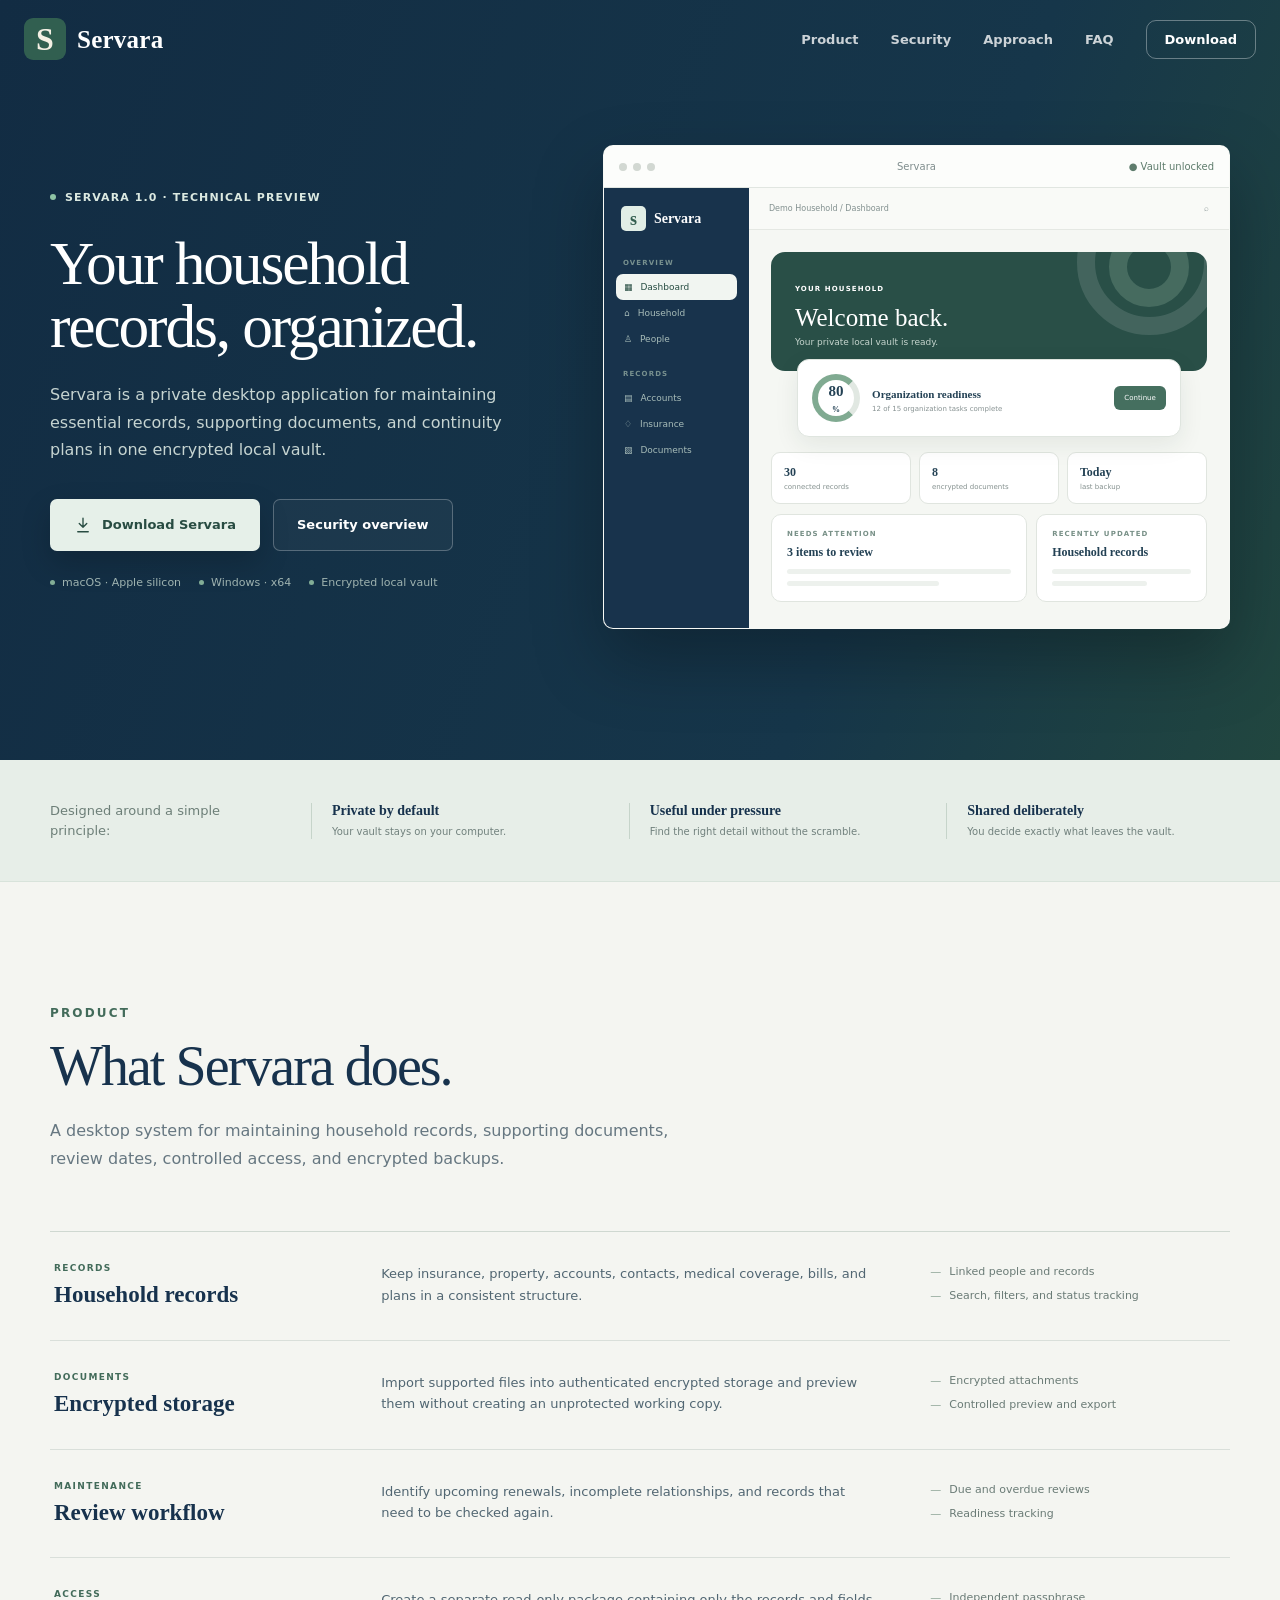
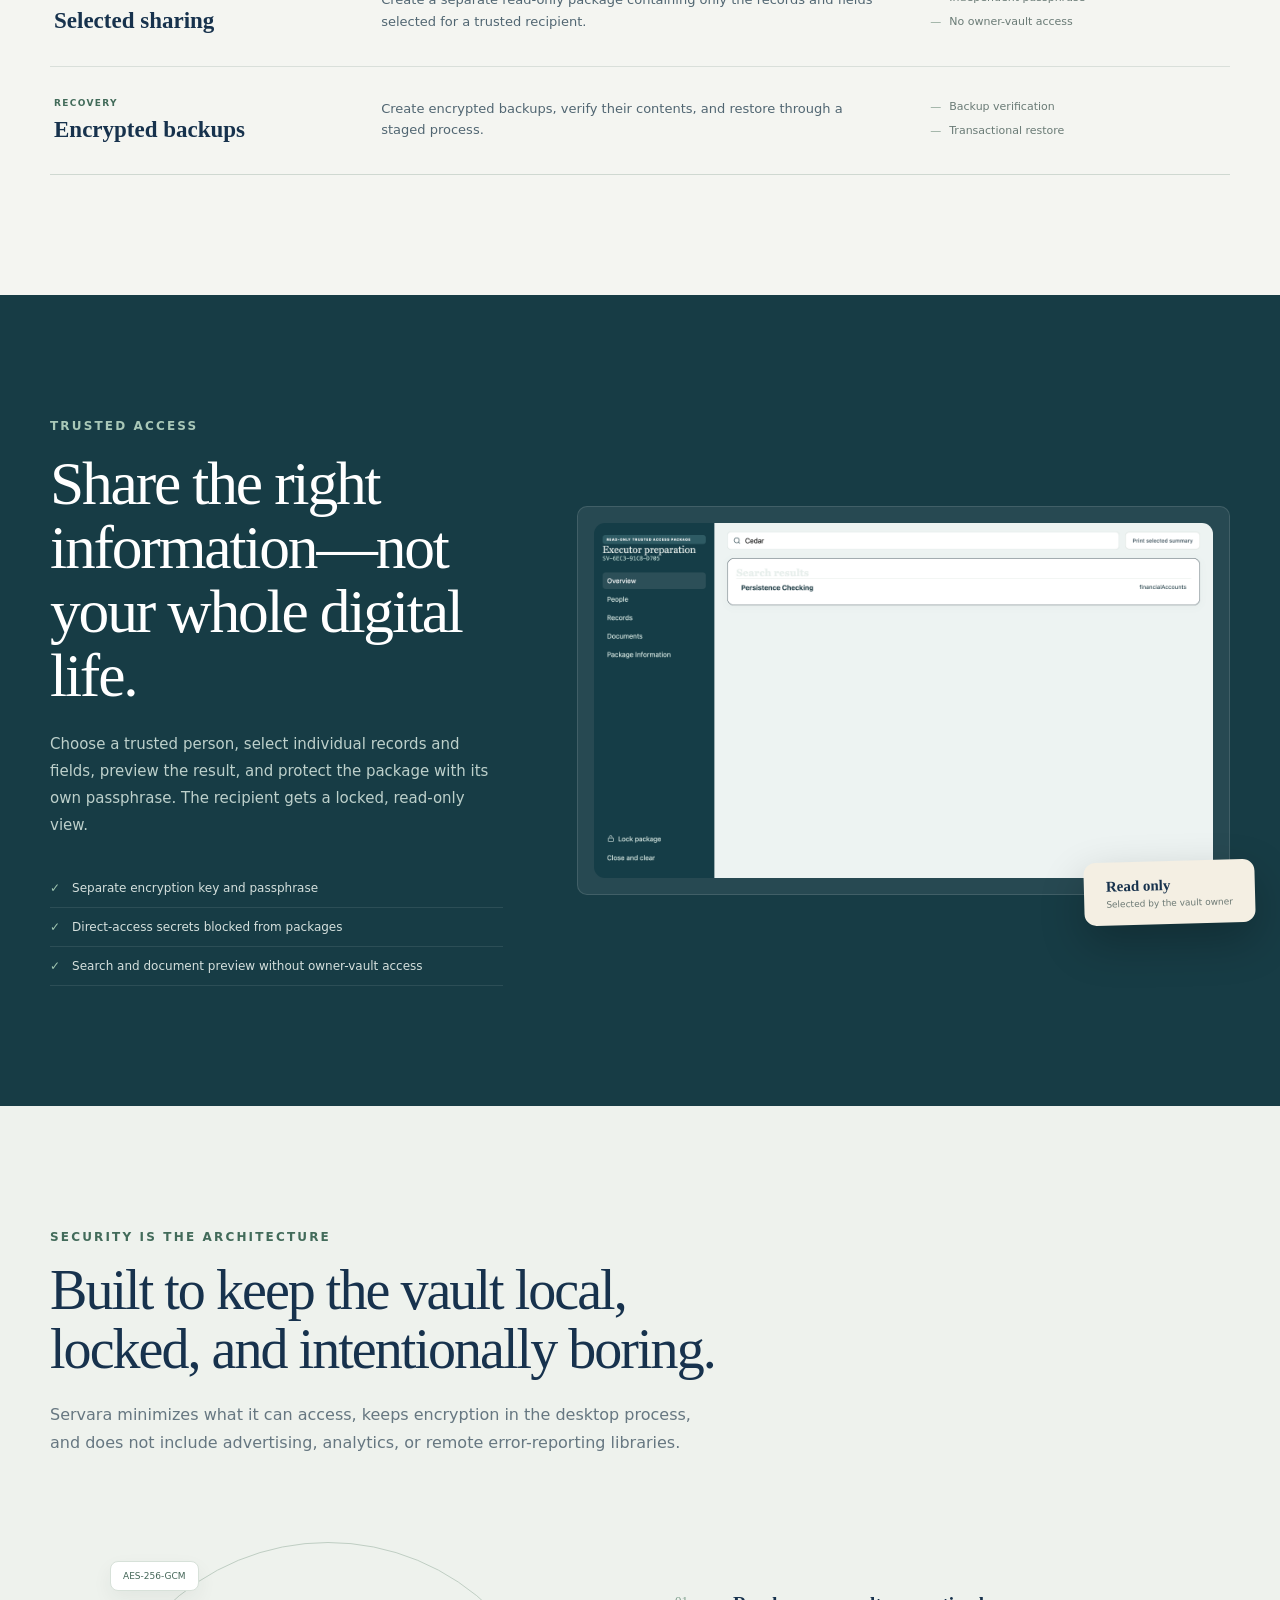
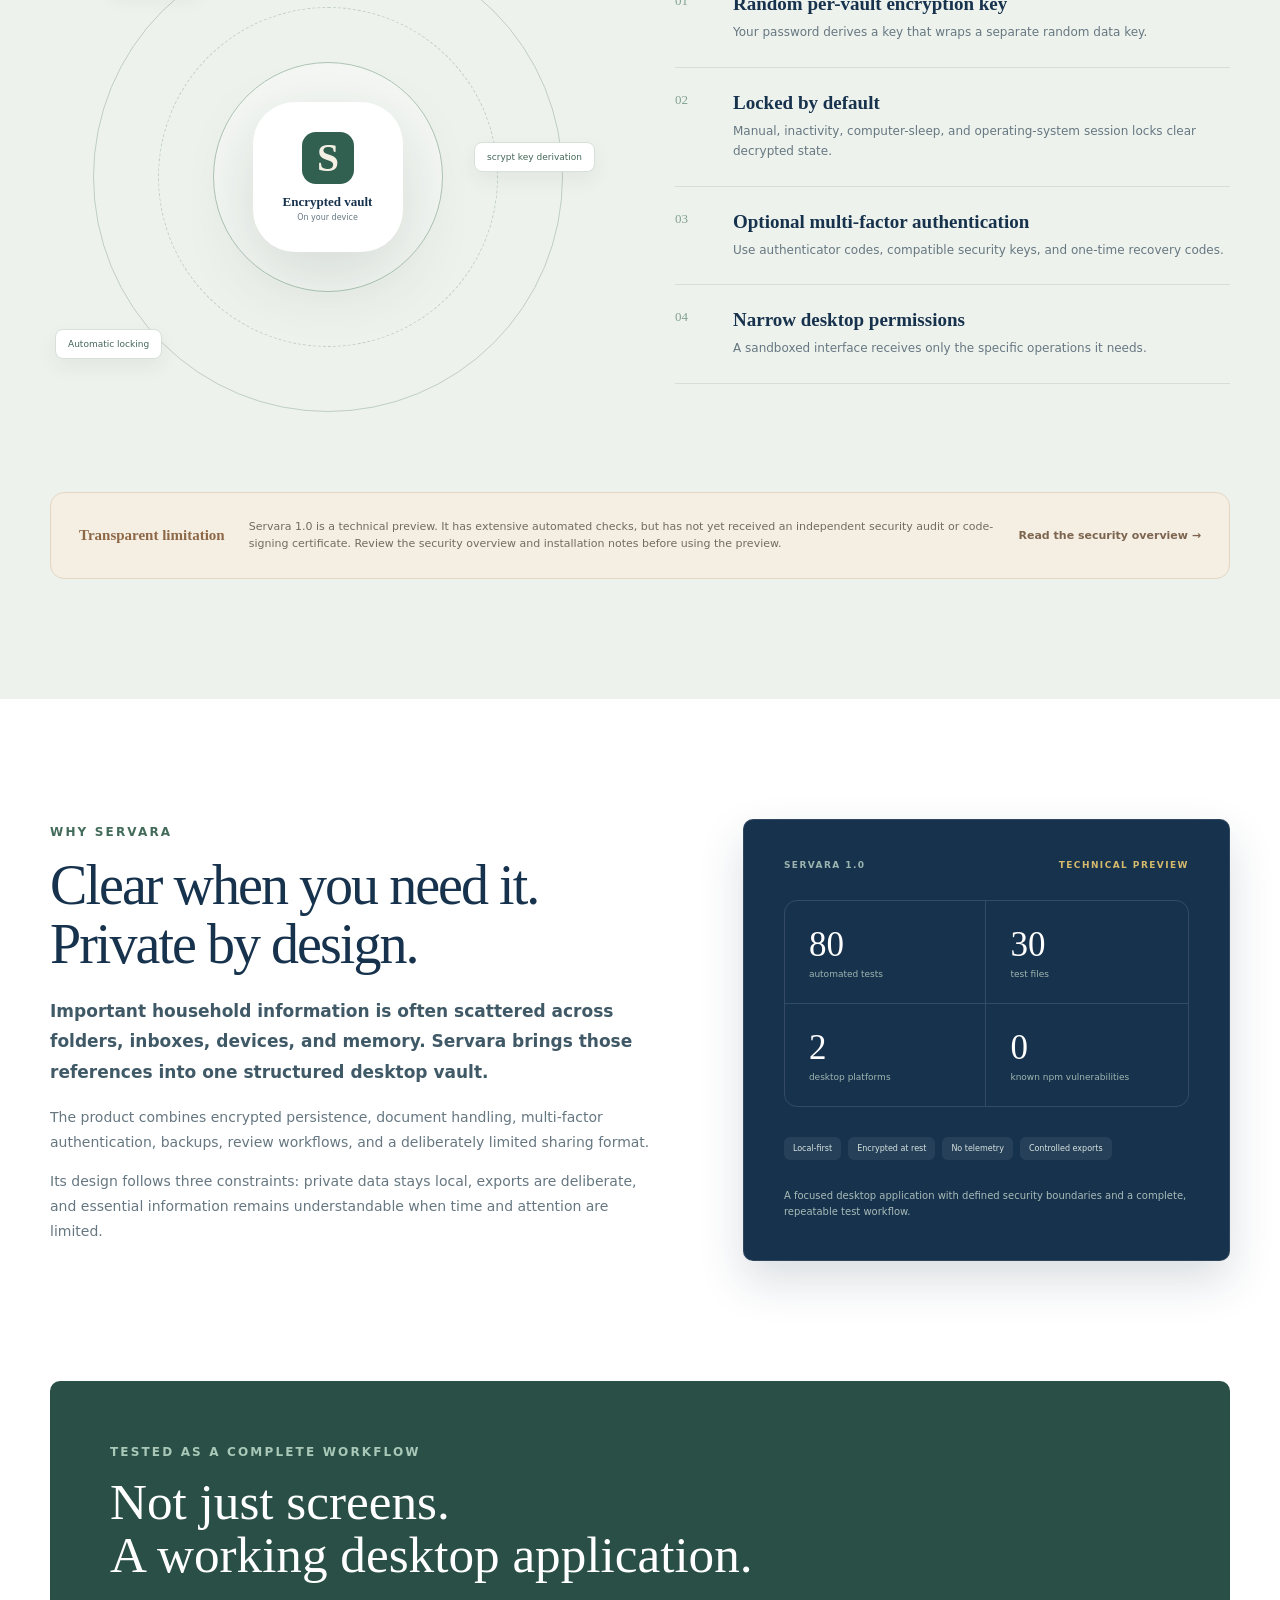
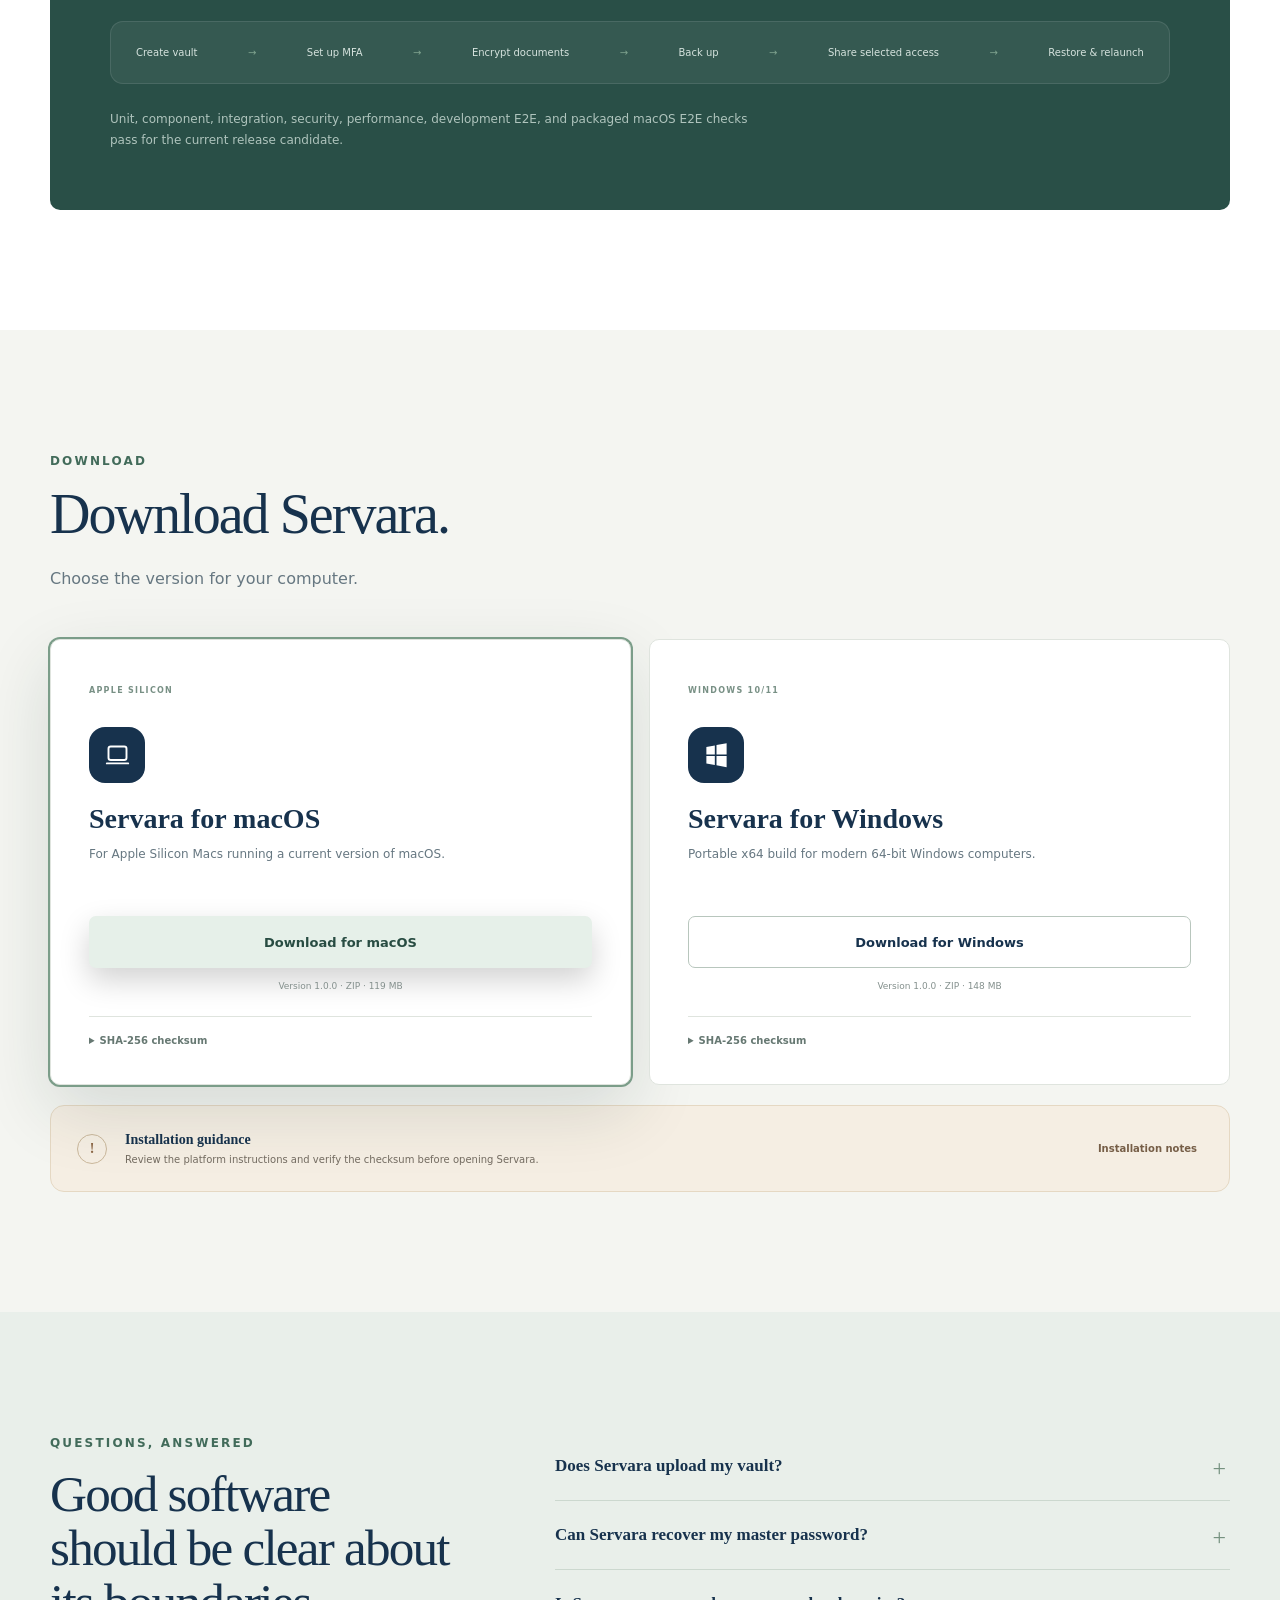
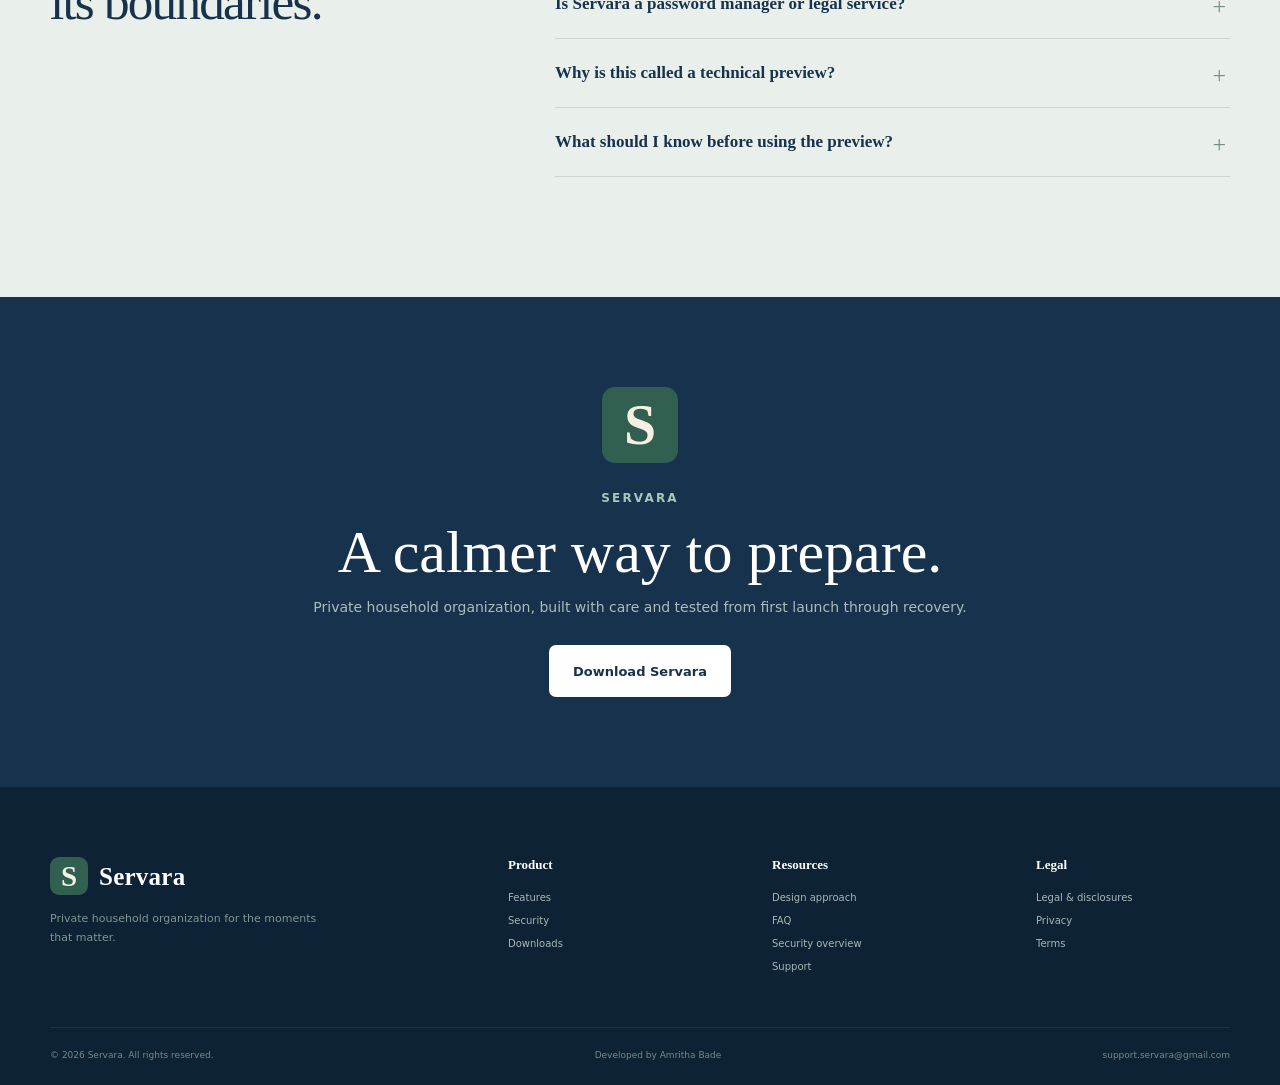
==== commit 293c6e0d: "Publish Servara support contact" ====
--- a/index.html
+++ b/index.html
@@ -564,7 +564,8 @@
         </div>
         <div>
           <strong>Resources</strong><a href="#story">Design approach</a><a href="#faq">FAQ</a
-          ><a href="security.html">Security overview</a>
+          ><a href="security.html">Security overview</a
+          ><a href="mailto:support.servara@gmail.com">Support</a>
         </div>
         <div>
           <strong>Legal</strong><a href="legal.html">Legal & disclosures</a
@@ -574,7 +575,7 @@
       <div class="shell footer-bottom">
         <span>© <span data-year></span> Servara. All rights reserved.</span>
         <span>Developed by Amritha Bade</span>
-        <span>No cookies · No analytics · No tracking</span>
+        <a href="mailto:support.servara@gmail.com">support.servara@gmail.com</a>
       </div>
     </footer>
 
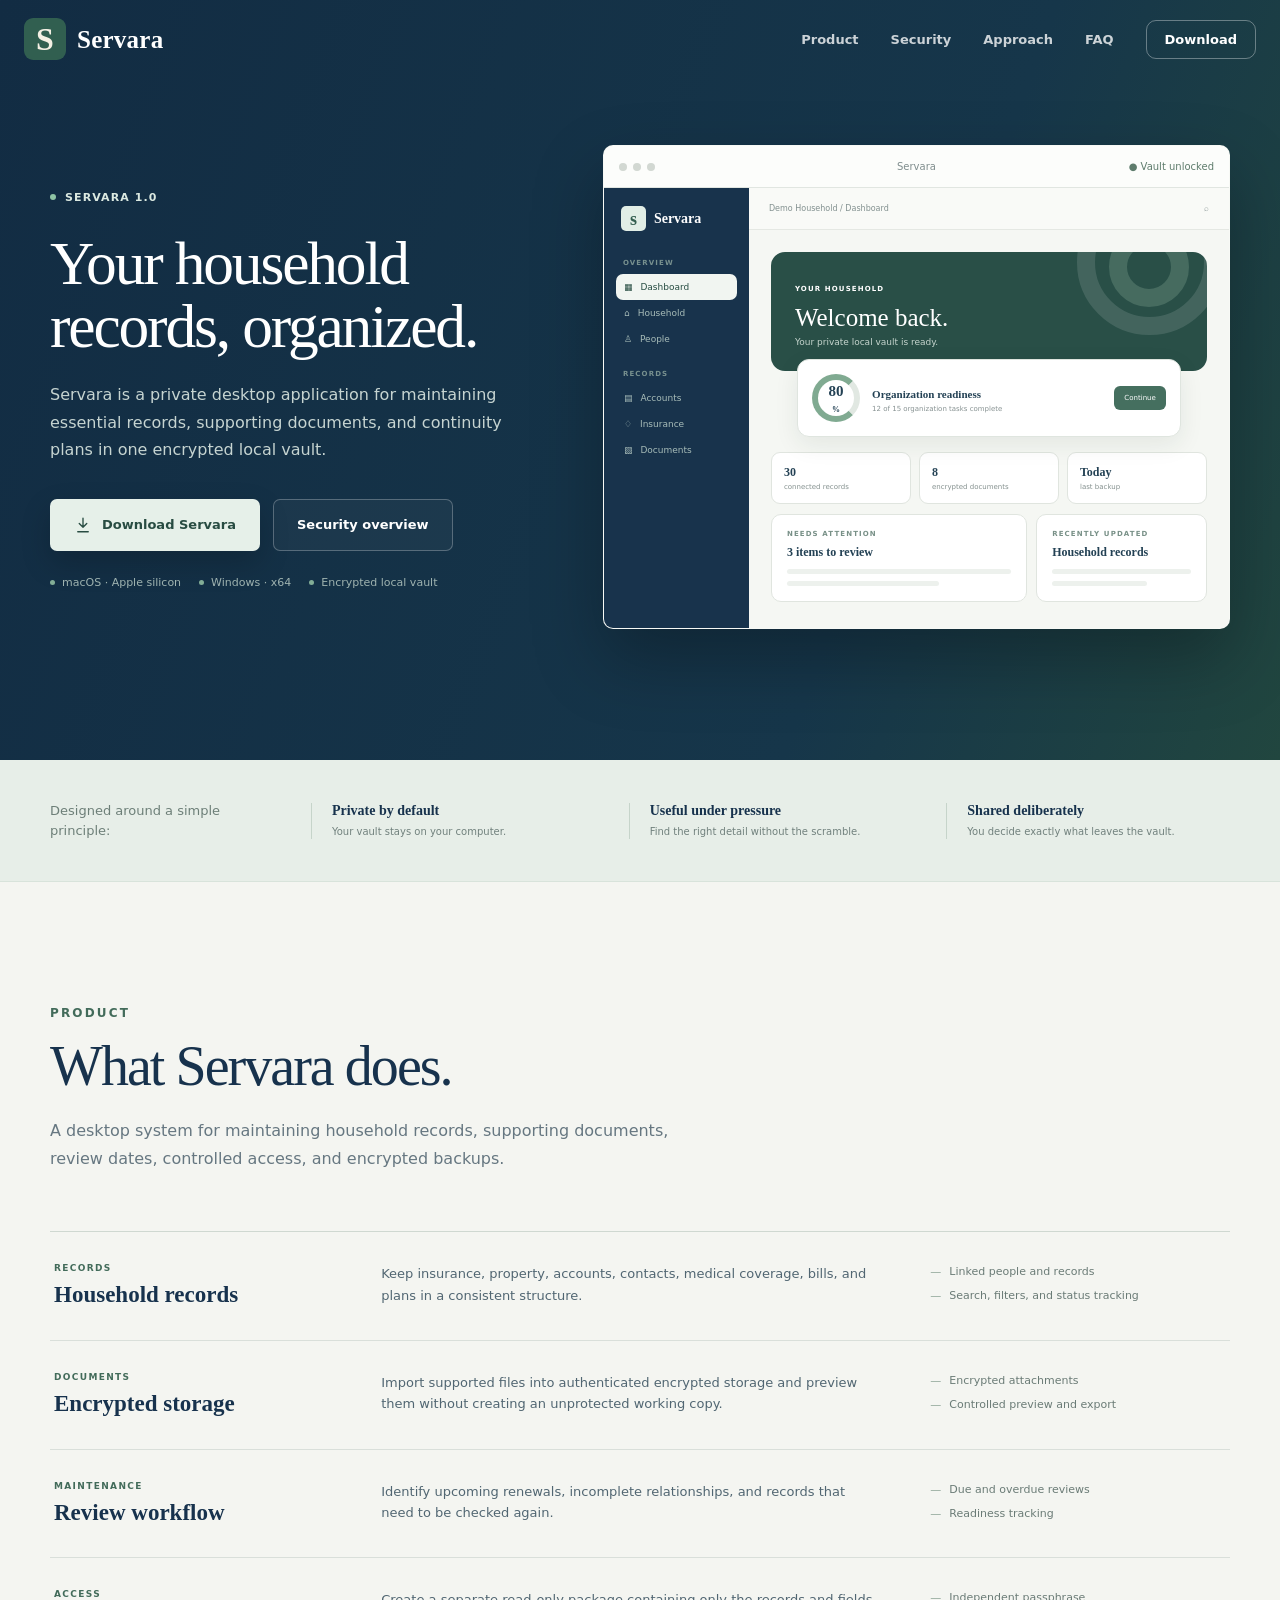
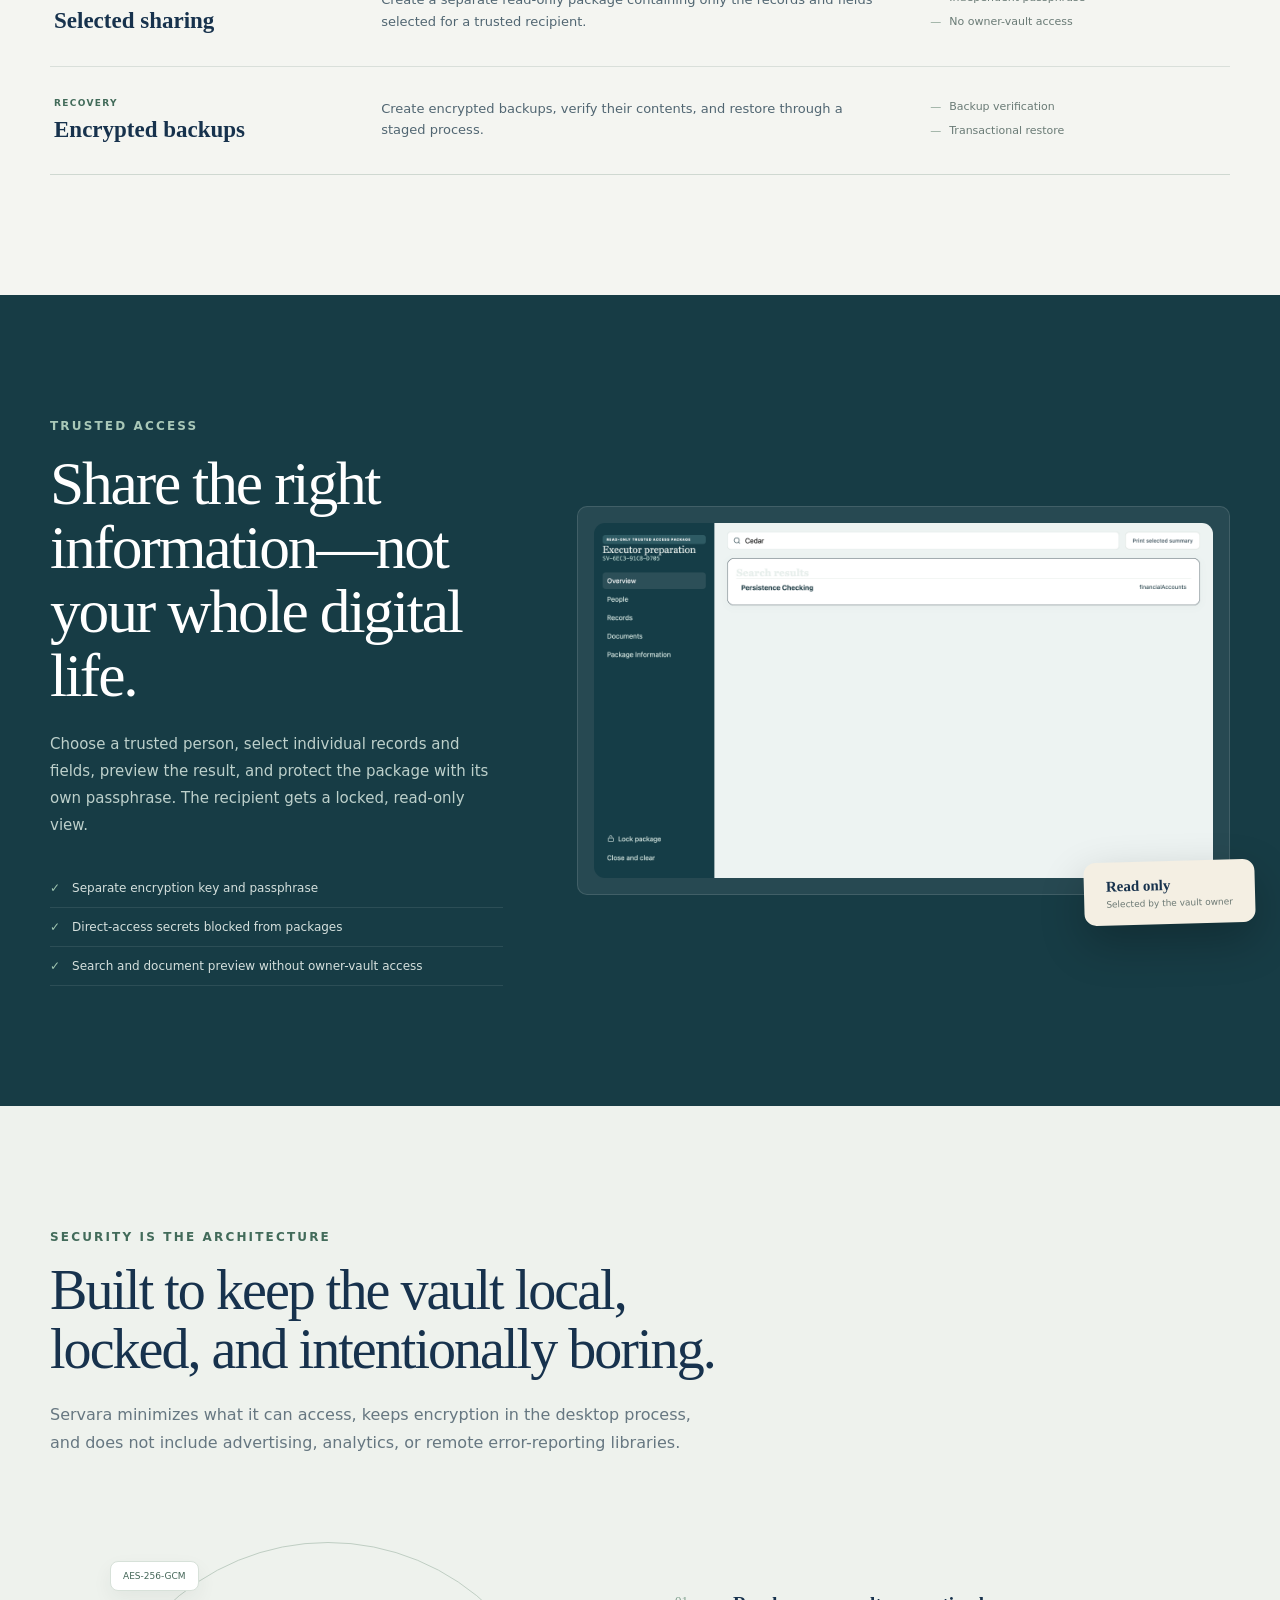
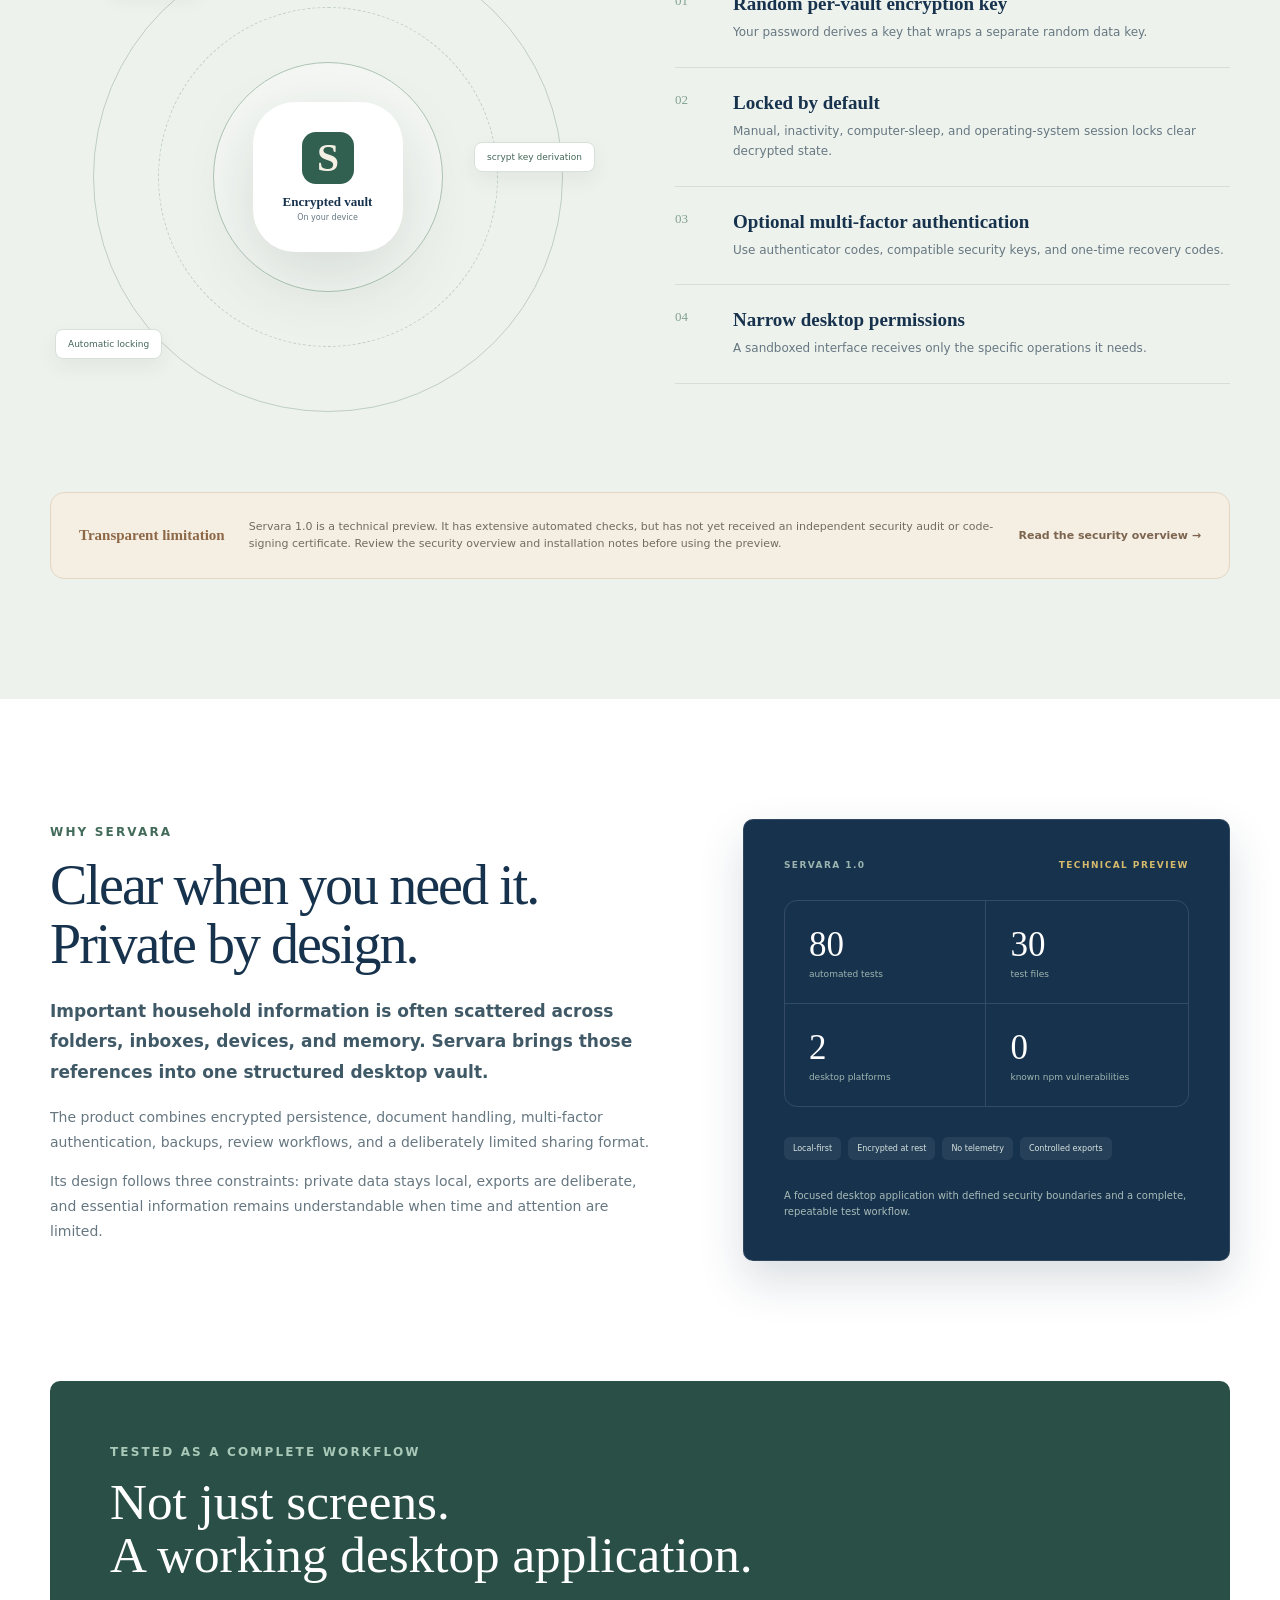
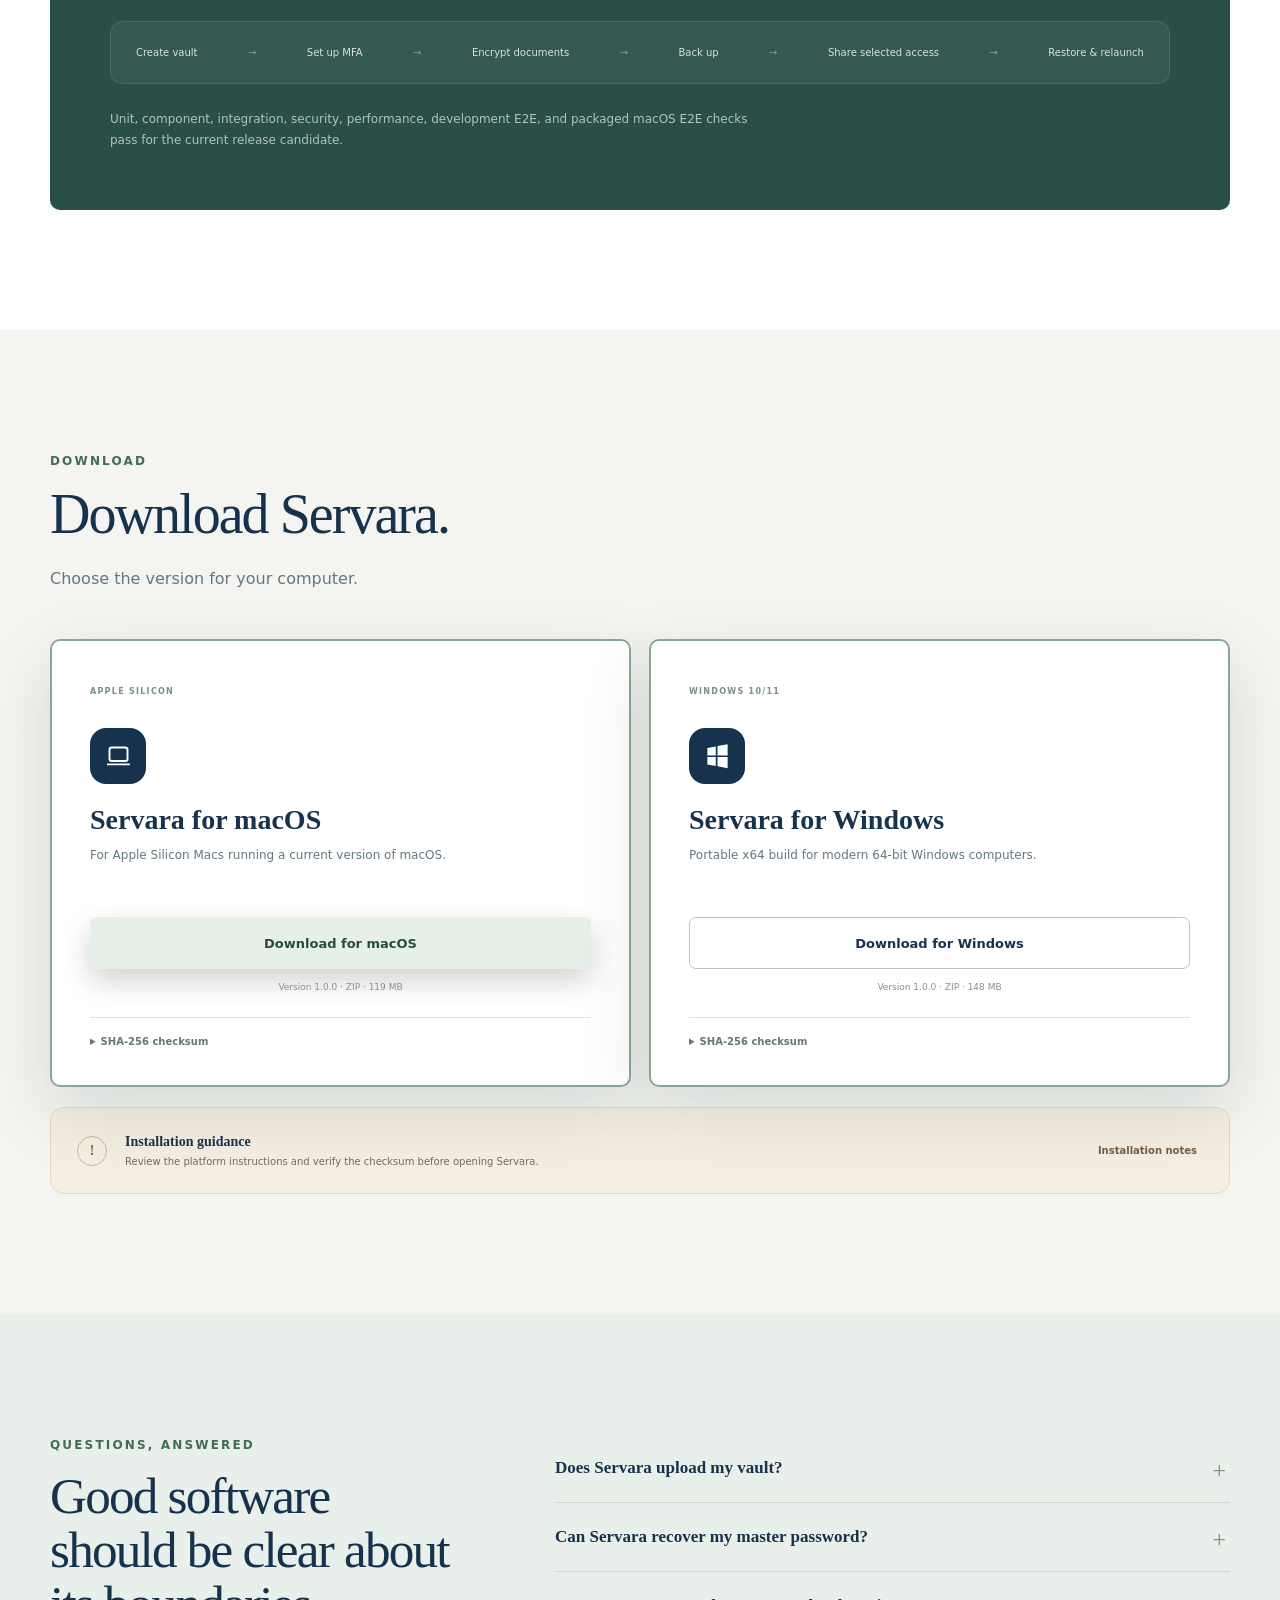
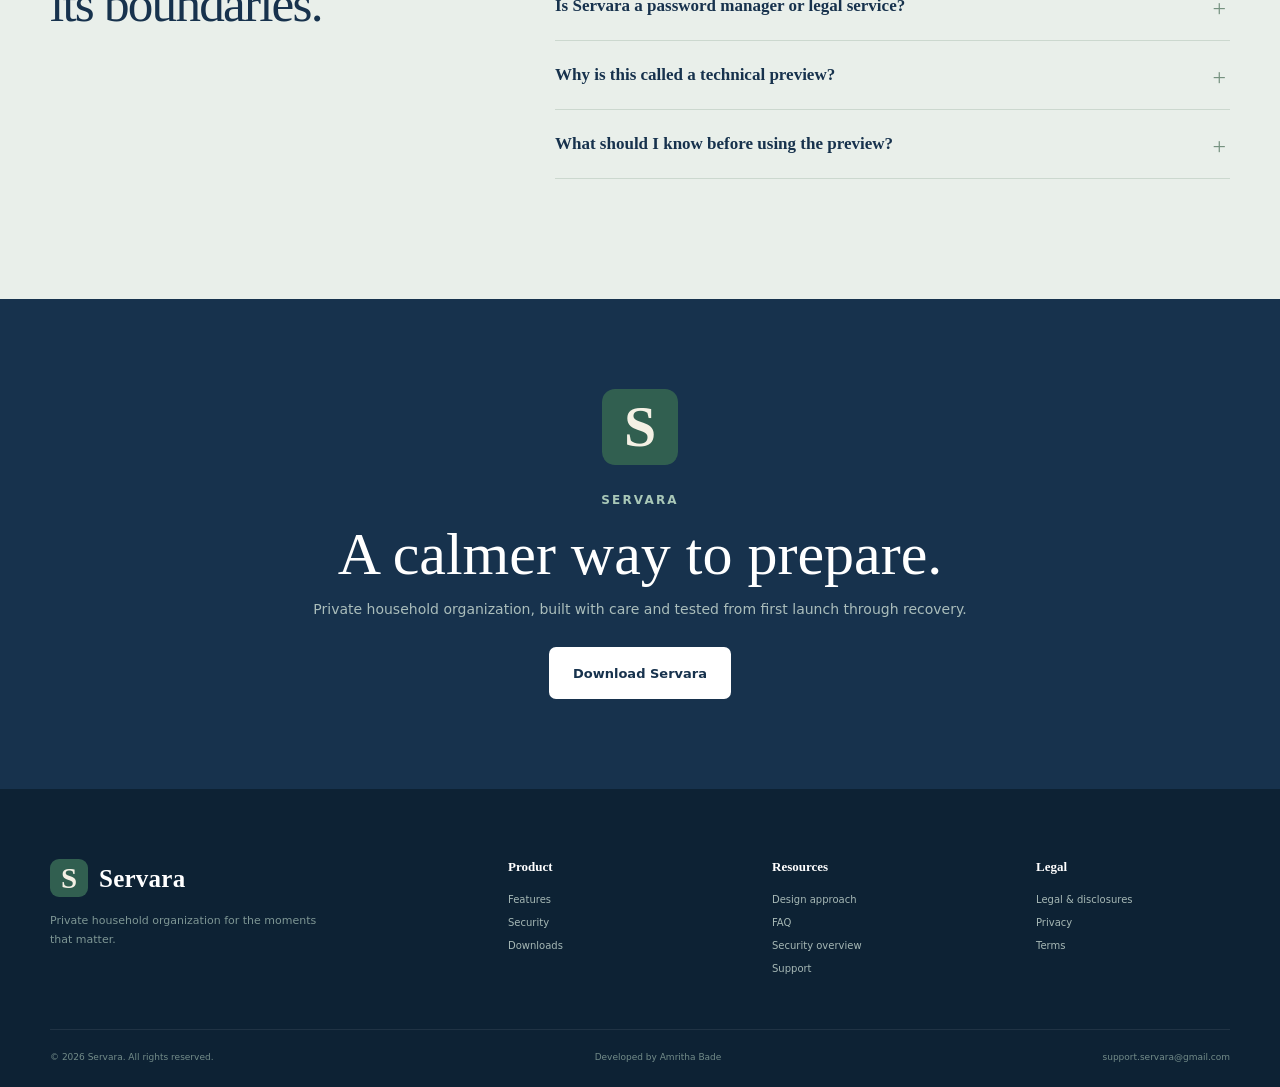
==== commit 778f76a9: "Simplify Servara hero status" ====
--- a/index.html
+++ b/index.html
@@ -47,24 +47,24 @@
         <div class="hero-glow glow-two"></div>
         <div class="shell hero-grid">
           <div class="hero-copy reveal">
-            <div class="status-pill"><span></span> Servara 1.0 · Technical preview</div>
+            <div class="status-pill"><span></span> Servara 1.0</div>
             <h1>Your household records, organized.</h1>
             <p class="hero-lede">
               Servara is a private desktop application for maintaining essential records, supporting
               documents, and continuity plans in one encrypted local vault.
             </p>
             <div class="hero-actions">
-              <button
+              <a
                 class="button primary"
-                type="button"
-                data-download-trigger
+                data-download-direct
                 data-platform="auto"
+                href="https://github.com/amrithasb/servara/releases/download/v1.0.0/Servara-1.0.0-macOS-arm64.zip"
               >
                 <svg aria-hidden="true" viewBox="0 0 24 24">
                   <path d="M12 3v12m-5-5 5 5 5-5M5 21h14" />
                 </svg>
                 <span>Download Servara</span>
-              </button>
+              </a>
               <a class="button secondary" href="#security">Security overview</a>
             </div>
             <div class="hero-notes" aria-label="Product highlights">
@@ -421,14 +421,14 @@
               </div>
               <h3>Servara for macOS</h3>
               <p>For Apple Silicon Macs running a current version of macOS.</p>
-              <button
+              <a
                 class="button primary full"
-                type="button"
-                data-download-trigger
+                data-download-direct
                 data-platform="mac"
+                href="https://github.com/amrithasb/servara/releases/download/v1.0.0/Servara-1.0.0-macOS-arm64.zip"
               >
                 Download for macOS
-              </button>
+              </a>
               <small>Version 1.0.0 · ZIP · 119 MB</small>
               <details>
                 <summary>SHA-256 checksum</summary>
@@ -451,14 +451,14 @@
               </div>
               <h3>Servara for Windows</h3>
               <p>Portable x64 build for modern 64-bit Windows computers.</p>
-              <button
+              <a
                 class="button secondary dark full"
-                type="button"
-                data-download-trigger
+                data-download-direct
                 data-platform="windows"
+                href="https://github.com/amrithasb/servara/releases/download/v1.0.0/Servara-1.0.0-Windows-x64-portable.zip"
               >
                 Download for Windows
-              </button>
+              </a>
               <small>Version 1.0.0 · ZIP · 148 MB</small>
               <details>
                 <summary>SHA-256 checksum</summary>
@@ -579,29 +579,10 @@
       </div>
     </footer>
 
-    <dialog class="download-dialog" data-download-dialog aria-labelledby="download-title">
-      <button class="dialog-close" type="button" data-dialog-close aria-label="Close">×</button>
-      <span class="dialog-icon">⇩</span>
-      <p class="eyebrow">TECHNICAL PREVIEW</p>
-      <h2 id="download-title">Before downloading Servara</h2>
-      <p>
-        This build is unsigned and has not received an independent security audit. Review the
-        published limitations before continuing.
-      </p>
-      <label
-        ><input type="checkbox" data-preview-agreement />
-        <span>I understand this is an unsigned technical preview.</span></label
-      >
-      <a class="button primary full disabled" data-download-link href="#" download
-        >Continue to download</a
-      >
-      <small>By downloading, you agree to the <a href="legal.html">legal terms</a>.</small>
-    </dialog>
-
     <dialog class="install-dialog" data-install-dialog aria-labelledby="install-title">
       <button class="dialog-close" type="button" data-install-close aria-label="Close">×</button>
       <p class="eyebrow">INSTALLATION</p>
-      <h2 id="install-title">Running the technical preview</h2>
+      <h2 id="install-title">Running Servara</h2>
       <div class="install-tabs" role="tablist" aria-label="Installation platform">
         <button type="button" role="tab" aria-selected="true" data-install-tab="mac">macOS</button>
         <button type="button" role="tab" aria-selected="false" data-install-tab="windows">
--- a/styles.css
+++ b/styles.css
@@ -1088,13 +1088,12 @@
   position: relative;
   padding: 38px;
   background: white;
-  border: 1px solid var(--border);
+  border: 2px solid #88a797;
   border-radius: 10px;
+  box-shadow: var(--shadow);
 }
 .download-card.detected {
-  box-shadow:
-    0 0 0 2px #7b9d89,
-    var(--shadow);
+  box-shadow: var(--shadow);
 }
 .recommended-label {
   color: #789085;
@@ -1396,31 +1395,6 @@
   color: var(--muted);
   font-size: 12px;
   line-height: 1.7;
-}
-.download-dialog label {
-  display: flex;
-  gap: 10px;
-  margin: 23px 0;
-  padding: 15px;
-  color: #566b64;
-  background: #f4f6f3;
-  border-radius: 10px;
-  font-size: 11px;
-  line-height: 1.5;
-}
-.download-dialog input {
-  margin-top: 2px;
-  accent-color: var(--green-dark);
-}
-.download-dialog > small {
-  display: block;
-  margin-top: 15px;
-  color: #89938f;
-  text-align: center;
-  font-size: 9px;
-}
-.download-dialog > small a {
-  text-decoration: underline;
 }
 .install-tabs {
   display: flex;
